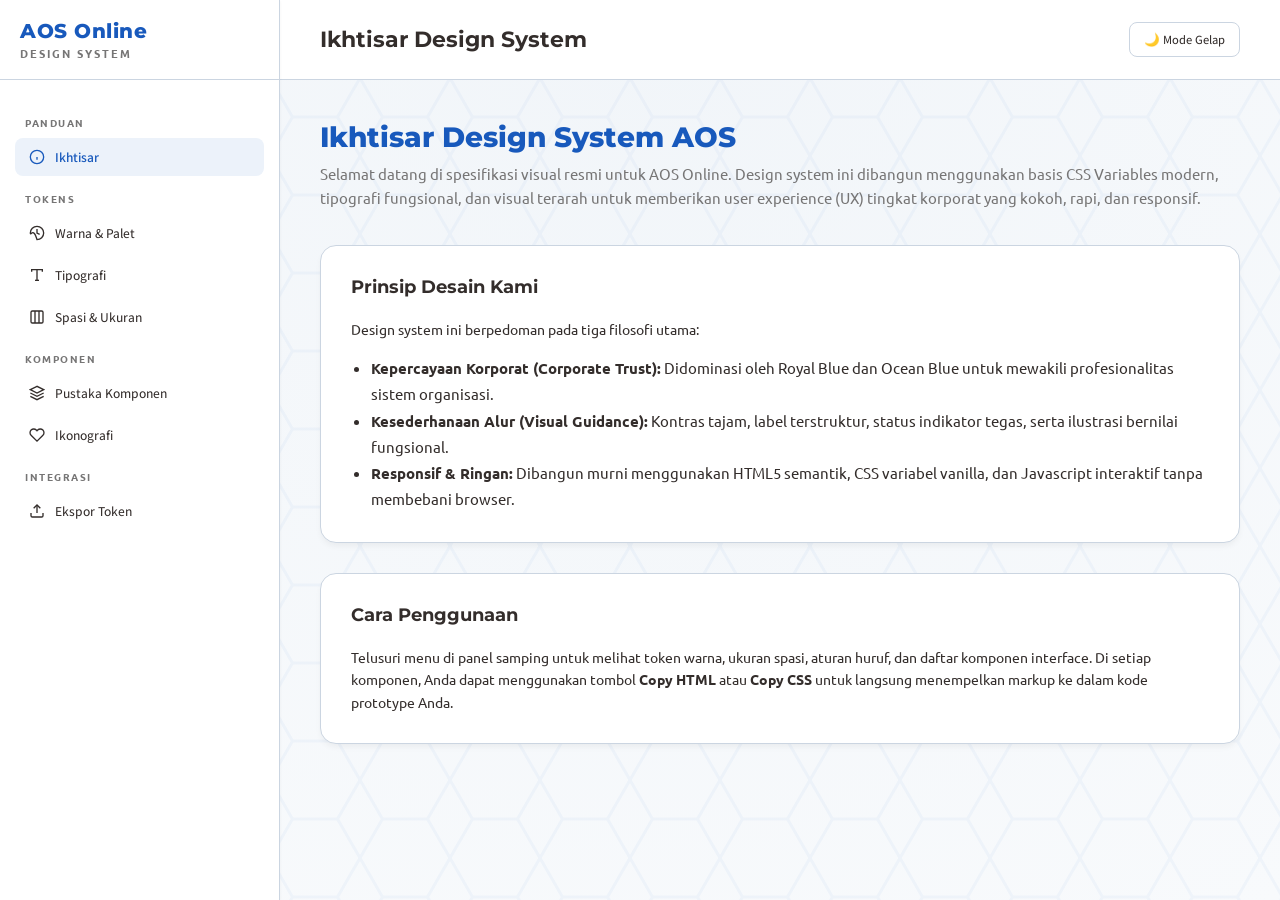
==== design-system.html @ 4efef36c "Initial commit: AOS Online Concept Redesign Mockup" ====
﻿<!DOCTYPE html>
<html lang="id">

<head>
    <meta charset="UTF-8">
    <meta name="viewport" content="width=device-width, initial-scale=1.0">
    <title>AOS Online Design System Showcase</title>

    <!-- Google Fonts -->
    <link rel="preconnect" href="https://fonts.googleapis.com">
    <link rel="preconnect" href="https://fonts.gstatic.com" crossorigin>
    <link
        href="https://fonts.googleapis.com/css2?family=Assistant:wght@300;400;500;600;700;800&family=Montserrat:wght@300;400;500;600;700;800&family=Outfit:wght@300;400;500;600;700;800&family=Poppins:wght@300;400;500;600;700&family=Ubuntu:wght@300;400;500;700&display=swap"
        rel="stylesheet">

    <!-- Main Application Stylesheet -->


    <!-- Design System Documentation Layout Styles -->
    <style>
        /* ==========================================================================
           INJECTED APPLICATION STYLES (styles.css)
           ========================================================================== */
        /* ==========================================================================
   AOS ONLINE CONCEPT REDESIGN - BRIGHT SYSTEM STYLESHEET
   Accords with: AOS Online Brand Guidelines (Royal Blue, Ocean Blue, Baby Blue)
   Aesthetic: Clean, Bright, Light-gray background, White cards, Blue accents
   ========================================================================== */

        :root {
            /* Brand Color Palette (MANDATORY FROM GUIDELINES) */
            --brand-royal: #1859BC;
            --brand-ocean: #2888E6;
            --brand-baby: #82B2FA;

            /* Secondary Colors (FROM GUIDELINES) */
            --brand-black: #332D2B;
            --brand-grey: #767575;

            /* Semantic Colors */
            --success: #22c55e;
            --success-bg: rgba(34, 197, 94, 0.1);
            --blue-progress: #3b82f6;
            --blue-progress-bg: rgba(59, 130, 246, 0.1);
            --muted: #cbd5e1;
            --muted-bg: #f8fafc;

            /* Bright Layout Theme (Light Mode by default) */
            --bg-main: #f8fafc;
            --bg-sidebar: #ffffff;
            --bg-card: #ffffff;
            --border-color: #cbd5e1;
            --text-main: var(--brand-black);
            --text-muted: var(--brand-grey);
            --shadow-sm: 0 1px 3px rgba(0, 0, 0, 0.05);
            --shadow-md: 0 4px 6px -1px rgba(0, 0, 0, 0.05);
            --shadow-lg: 0 10px 15px -3px rgba(0, 0, 0, 0.05);

            /* Supergraphic: Technology & Synergy (Hexagonal grid pattern overlay) */
            /* Custom precise seamless colored hexagonal pattern with 1.2 stroke-width and 0.08 stroke-opacity */
            --hex-pattern: url("data:image/svg+xml,%3Csvg xmlns='http://www.w3.org/2000/svg' width='120' height='156' viewBox='0 0 120 156'%3E%3Cg stroke='%231859bc' stroke-width='1.0' stroke-opacity='0.04' fill='none'%3E%3Cpath d='M7.5,-13 h15 l15,26 l-15,26 h-15 l-15,-26 z M7.5,13 h15 l15,26 l-15,26 h-15 l-15,-26 z M7.5,39 h15 l15,26 l-15,26 h-15 l-15,-26 z M7.5,65 h15 l15,26 l-15,26 h-15 l-15,-26 z M7.5,91 h15 l15,26 l-15,26 h-15 l-15,-26 z M7.5,117 h15 l15,26 l-15,26 h-15 l-15,-26 z M127.5,-13 h15 l15,26 l-15,26 h-15 l-15,-26 z M127.5,13 h15 l15,26 l-15,26 h-15 l-15,-26 z M127.5,39 h15 l15,26 l-15,26 h-15 l-15,-26 z M127.5,65 h15 l15,26 l-15,26 h-15 l-15,-26 z M127.5,91 h15 l15,26 l-15,26 h-15 l-15,-26 z M127.5,117 h15 l15,26 l-15,26 h-15 l-15,-26 z M67.5,-13 h15 l15,26 l-15,26 h-15 l-15,-26 z M67.5,13 h15 l15,26 l-15,26 h-15 l-15,-26 z M67.5,39 h15 l15,26 l-15,26 h-15 l-15,-26 z M67.5,65 h15 l15,26 l-15,26 h-15 l-15,-26 z M67.5,91 h15 l15,26 l-15,26 h-15 l-15,-26 z M67.5,117 h15 l15,26 l-15,26 h-15 l-15,-26 z M37.5,-13 h15 l15,26 l-15,26 h-15 l-15,-26 z M37.5,65 h15 l15,26 l-15,26 h-15 l-15,-26 z M97.5,-13 h15 l15,26 l-15,26 h-15 l-15,-26 z M97.5,65 h15 l15,26 l-15,26 h-15 l-15,-26 z M-22.5,-13 h15 l15,26 l-15,26 h-15 l-15,-26 z M-22.5,65 h15 l15,26 l-15,26 h-15 l-15,-26 z M37.5,39 h15 l15,26 l-15,26 h-15 l-15,-26 z M37.5,117 h15 l15,26 l-15,26 h-15 l-15,-26 z M97.5,39 h15 l15,26 l-15,26 h-15 l-15,-26 z M97.5,117 h15 l15,26 l-15,26 h-15 l-15,-26 z M-22.5,39 h15 l15,26 l-15,26 h-15 l-15,-26 z M-22.5,117 h15 l15,26 l-15,26 h-15 l-15,-26 z M37.5,13 h15 l15,26 l-15,26 h-15 l-15,-26 z M37.5,91 h15 l15,26 l-15,26 h-15 l-15,-26 z M97.5,13 h15 l15,26 l-15,26 h-15 l-15,-26 z M97.5,91 h15 l15,26 l-15,26 h-15 l-15,-26 z M-22.5,13 h15 l15,26 l-15,26 h-15 l-15,-26 z M-22.5,91 h15 l15,26 l-15,26 h-15 l-15,-26 z'/%3E%3C/g%3E%3C/svg%3E");

            /* Brand Gradients (Royal Blue to Baby Blue as per page 8) */
            --brand-gradient: linear-gradient(135deg, var(--brand-royal) 0%, var(--brand-ocean) 50%, var(--brand-baby) 100%);
            --bg-gradient: radial-gradient(circle at 50% 0%, #f1f5f9 0%, #f8fafc 100%);
        }

        /* Dark theme overrides if toggled */
        body.dark-theme {
            --bg-main: #0b0f17;
            --bg-sidebar: #0f1420;
            --bg-card: rgba(22, 29, 47, 0.85);
            --border-color: rgba(255, 255, 255, 0.08);
            --text-main: #f3f4f6;
            --text-muted: #9ca3af;
            --shadow-sm: 0 4px 12px rgba(0, 0, 0, 0.3);
            --shadow-md: 0 12px 30px rgba(0, 0, 0, 0.4);
            --shadow-lg: 0 20px 48px rgba(0, 0, 0, 0.5);
            --hex-pattern: url("data:image/svg+xml,%3Csvg xmlns='http://www.w3.org/2000/svg' width='120' height='156' viewBox='0 0 120 156'%3E%3Cg stroke='%2382b2fa' stroke-width='1.0' stroke-opacity='0.06' fill='none'%3E%3Cpath d='M7.5,-13 h15 l15,26 l-15,26 h-15 l-15,-26 z M7.5,13 h15 l15,26 l-15,26 h-15 l-15,-26 z M7.5,39 h15 l15,26 l-15,26 h-15 l-15,-26 z M7.5,65 h15 l15,26 l-15,26 h-15 l-15,-26 z M7.5,91 h15 l15,26 l-15,26 h-15 l-15,-26 z M7.5,117 h15 l15,26 l-15,26 h-15 l-15,-26 z M127.5,-13 h15 l15,26 l-15,26 h-15 l-15,-26 z M127.5,13 h15 l15,26 l-15,26 h-15 l-15,-26 z M127.5,39 h15 l15,26 l-15,26 h-15 l-15,-26 z M127.5,65 h15 l15,26 l-15,26 h-15 l-15,-26 z M127.5,91 h15 l15,26 l-15,26 h-15 l-15,-26 z M127.5,117 h15 l15,26 l-15,26 h-15 l-15,-26 z M67.5,-13 h15 l15,26 l-15,26 h-15 l-15,-26 z M67.5,13 h15 l15,26 l-15,26 h-15 l-15,-26 z M67.5,39 h15 l15,26 l-15,26 h-15 l-15,-26 z M67.5,65 h15 l15,26 l-15,26 h-15 l-15,-26 z M67.5,91 h15 l15,26 l-15,26 h-15 l-15,-26 z M67.5,117 h15 l15,26 l-15,26 h-15 l-15,-26 z M37.5,-13 h15 l15,26 l-15,26 h-15 l-15,-26 z M37.5,65 h15 l15,26 l-15,26 h-15 l-15,-26 z M97.5,-13 h15 l15,26 l-15,26 h-15 l-15,-26 z M97.5,65 h15 l15,26 l-15,26 h-15 l-15,-26 z M-22.5,-13 h15 l15,26 l-15,26 h-15 l-15,-26 z M-22.5,65 h15 l15,26 l-15,26 h-15 l-15,-26 z M37.5,39 h15 l15,26 l-15,26 h-15 l-15,-26 z M37.5,117 h15 l15,26 l-15,26 h-15 l-15,-26 z M97.5,39 h15 l15,26 l-15,26 h-15 l-15,-26 z M97.5,117 h15 l15,26 l-15,26 h-15 l-15,-26 z M-22.5,39 h15 l15,26 l-15,26 h-15 l-15,-26 z M-22.5,117 h15 l15,26 l-15,26 h-15 l-15,-26 z M37.5,13 h15 l15,26 l-15,26 h-15 l-15,-26 z M37.5,91 h15 l15,26 l-15,26 h-15 l-15,-26 z M97.5,13 h15 l15,26 l-15,26 h-15 l-15,-26 z M97.5,91 h15 l15,26 l-15,26 h-15 l-15,-26 z M-22.5,13 h15 l15,26 l-15,26 h-15 l-15,-26 z M-22.5,91 h15 l15,26 l-15,26 h-15 l-15,-26 z'/%3E%3C/g%3E%3C/svg%3E");
            --muted: rgba(255, 255, 255, 0.12);
            --muted-bg: #121824;
            --bg-gradient: radial-gradient(circle at 50% 0%, #111827 0%, #0b0f17 100%);
        }

        body.dark-theme #sidebar-logo-img {
            filter: brightness(0) invert(1);
        }

        /* Custom Scrollbars globally */
        ::-webkit-scrollbar {
            width: 8px;
            height: 8px;
        }

        ::-webkit-scrollbar-track {
            background: transparent;
        }

        ::-webkit-scrollbar-thumb {
            background: #cbd5e1;
            border-radius: 4px;
        }

        ::-webkit-scrollbar-thumb:hover {
            background: #94a3b8;
        }

        body.dark-theme ::-webkit-scrollbar-thumb {
            background: rgba(255, 255, 255, 0.15);
        }

        body.dark-theme ::-webkit-scrollbar-thumb:hover {
            background: rgba(255, 255, 255, 0.25);
        }

        body.dark-theme ::-webkit-scrollbar-track {
            background: rgba(0, 0, 0, 0.15);
        }

        /* General form controls and inputs in dark mode */
        body.dark-theme .form-control,
        body.dark-theme input:not([type="checkbox"]):not([type="radio"]):not([type="file"]):not(.table-form *),
        body.dark-theme select:not(.table-form *),
        body.dark-theme textarea:not(.table-form *) {
            background-color: #121824;
            border-color: rgba(255, 255, 255, 0.12);
            color: var(--text-main);
        }

        body.dark-theme .form-control:focus {
            background-color: #161d2f;
            border-color: var(--brand-ocean);
        }

        body.dark-theme .checkbox-group {
            background-color: #121824;
        }

        /* Welcome Dashboard Banner in Dark Mode */
        body.dark-theme .dashboard-banner {
            background: linear-gradient(135deg, rgba(24, 89, 188, 0.15) 0%, rgba(40, 136, 230, 0.05) 100%);
            border-color: rgba(40, 136, 230, 0.25);
        }

        body.dark-theme .banner-title {
            color: var(--brand-baby);
        }

        body.dark-theme .banner-desc {
            color: var(--text-main);
        }

        /* Chat component dark mode overrides */
        body.dark-theme .chat-window {
            background-color: #0f1420;
        }

        body.dark-theme .chat-window-header,
        body.dark-theme .chat-messages-feed,
        body.dark-theme .chat-typing-indicator,
        body.dark-theme .chat-users-sidebar {
            background-color: #0c101a;
        }

        body.dark-theme .received-message .message-bubble {
            background-color: #1c2333;
            border-color: rgba(255, 255, 255, 0.08);
            color: var(--text-main);
        }

        body.dark-theme .chat-system-event {
            background: #161d2f;
            border-color: rgba(255, 255, 255, 0.12);
            color: var(--text-muted);
        }

        /* Modals and dialog cards in dark mode */
        body.dark-theme .modal-card {
            background-color: #121824;
            border-color: rgba(255, 255, 255, 0.12);
            color: var(--text-main);
        }

        body.dark-theme .modal-document-list li,
        body.dark-theme .media-list-item {
            background-color: #161d2f;
            border-color: rgba(255, 255, 255, 0.08);
        }

        /* Table headers & cells hover in dark mode */
        body.dark-theme .table-form th {
            background-color: #0c101a;
            color: var(--text-muted);
            border-color: rgba(255, 255, 255, 0.08);
        }

        /* Sidebar and active steps navigation overrides */
        body.dark-theme .workspace-badge {
            background-color: #161d2f;
        }

        body.dark-theme .nav-item {
            color: var(--text-muted);
        }

        body.dark-theme .nav-item:hover {
            background-color: rgba(255, 255, 255, 0.05);
            color: var(--text-main);
        }

        body.dark-theme .nav-item.active,
        body.dark-theme .nav-item.active-step {
            border-left-color: var(--brand-ocean);
            background-color: rgba(40, 136, 230, 0.15);
            color: var(--brand-baby) !important;
        }

        body.dark-theme .step-num {
            background: rgba(255, 255, 255, 0.08);
            color: var(--brand-baby);
        }

        /* Buttons and progress indicators in dark mode */
        body.dark-theme .btn-outline {
            border-color: rgba(255, 255, 255, 0.15);
            color: var(--text-main);
        }

        body.dark-theme .btn-outline:hover,
        body.dark-theme .theme-toggle-btn:hover {
            background-color: rgba(255, 255, 255, 0.08);
        }

        body.dark-theme .progress-bar-container-multi,
        body.dark-theme .progress-bar-container {
            background-color: rgba(255, 255, 255, 0.08);
        }

        body.dark-theme .progress-bar-segment.segment-gray {
            background-color: rgba(255, 255, 255, 0.12);
        }

        /* Timeline & markers in dark mode */
        body.dark-theme .node-circle {
            background-color: #161d2f;
            border-color: rgba(255, 255, 255, 0.15);
            color: var(--text-muted);
        }

        body.dark-theme .step-node.locked .node-circle {
            background-color: #0c101a;
            border-color: rgba(255, 255, 255, 0.08);
            color: rgba(255, 255, 255, 0.3);
        }

        body.dark-theme .impl-marker {
            background-color: #121824;
            border-color: rgba(255, 255, 255, 0.15);
            color: var(--text-muted);
        }

        body.dark-theme .step-indicator-num {
            background-color: #0c101a;
            border-color: rgba(255, 255, 255, 0.12);
            color: var(--text-muted);
        }

        body.dark-theme .activity-row {
            border-bottom-color: rgba(255, 255, 255, 0.08);
        }

        /* Profile details in dark mode */
        body.dark-theme .profile-price-row {
            background-color: #121824;
            border-color: rgba(255, 255, 255, 0.08);
        }

        body.dark-theme .profile-social-badge {
            background-color: #161d2f;
            border-color: rgba(255, 255, 255, 0.12);
            color: var(--text-main);
        }

        /* Dashboard & component icon/button boxes in dark mode */
        body.dark-theme .impl-icon-box {
            background-color: rgba(40, 136, 230, 0.15);
        }

        body.dark-theme .chat-user-item.active-user {
            background-color: rgba(40, 136, 230, 0.15);
            border-left-color: var(--brand-ocean);
        }

        body.dark-theme .btn-video {
            background-color: rgba(40, 136, 230, 0.15);
            border-color: rgba(40, 136, 230, 0.25);
            color: var(--brand-baby);
        }

        body.dark-theme .btn-video:hover {
            background-color: rgba(40, 136, 230, 0.25);
            color: var(--text-main);
        }

        /* Tips side panel and worksheet breadcrumbs in dark mode */
        body.dark-theme .tips-container {
            background-color: #121824;
            border-color: rgba(130, 178, 250, 0.2);
        }

        body.dark-theme .tips-title {
            color: var(--brand-baby);
        }

        body.dark-theme .tips-content {
            color: var(--text-muted);
        }

        body.dark-theme .tips-content strong {
            color: var(--text-main);
        }

        body.dark-theme .ws-current {
            color: var(--brand-baby);
        }

        /* RESET & CORE BASE */
        * {
            margin: 0;
            padding: 0;
            box-sizing: border-box;
        }

        body {
            font-family: 'Poppins', sans-serif;
            color: var(--text-main);
            background-color: var(--bg-main);
            background-image: var(--hex-pattern), var(--bg-gradient);
            background-repeat: repeat, no-repeat;
            background-size: 360px 468px, cover;
            /* Hex pattern applied to body background on top of gradient */
            background-attachment: fixed;
            min-height: 100vh;
            overflow-x: hidden;
            transition: background-color 0.3s ease, color 0.3s ease;
        }

        /* APP FRAME WORKSPACE */
        .app-container {
            display: flex;
            min-height: 100vh;
            width: 100vw;
        }

        /* SIDEBAR - BRIGHT & CLEAN DESIGN */
        .sidebar {
            width: 270px;
            background-color: var(--bg-sidebar);
            border-right: 1px solid var(--border-color);
            display: flex;
            flex-direction: column;
            flex-shrink: 0;
            z-index: 100;
            box-shadow: var(--shadow-sm);
        }

        .sidebar-logo {
            height: 70px;
            padding: 0 20px;
            display: flex;
            align-items: center;
            justify-content: center;
            gap: 12px;
            border-bottom: 1px solid var(--border-color);
            box-sizing: border-box;
        }

        .logo-icon {
            width: 34px;
            height: 34px;
        }

        .logo-text {
            display: flex;
            flex-direction: column;
            line-height: 1.15;
        }

        .logo-main {
            font-family: 'Outfit', sans-serif;
            font-size: 22px;
            font-weight: 800;
            letter-spacing: 0.5px;
            color: #1e3a8a;
            /* Deep corporate dark blue */
        }

        .logo-sub {
            font-size: 10px;
            font-weight: 700;
            letter-spacing: 3.5px;
            color: #3b82f6;
            /* Ocean blue */
        }

        .workspace-badge {
            margin: 16px 20px 8px 20px;
            padding: 10px 14px;
            background-color: #f1f5f9;
            border-radius: 8px;
            display: flex;
            align-items: center;
            gap: 8px;
        }

        .badge-dot {
            width: 8px;
            height: 8px;
            border-radius: 50%;
            background-color: var(--success);
        }

        .badge-dot.pulse {
            box-shadow: 0 0 6px var(--success);
            animation: badgePulse 1.5s infinite alternate;
        }

        .badge-title {
            font-size: 11px;
            font-weight: 600;
            color: #475569;
            white-space: nowrap;
            overflow: hidden;
            text-overflow: ellipsis;
        }

        /* Sidebar navigation */
        .sidebar-nav {
            flex: 1;
            overflow-y: auto;
            padding: 12px 14px;
        }

        .nav-section-title {
            font-size: 10px;
            font-weight: 700;
            text-transform: uppercase;
            letter-spacing: 1.2px;
            color: var(--text-muted);
            margin: 20px 8px 8px 8px;
        }

        .nav-item {
            display: flex;
            align-items: center;
            gap: 12px;
            padding: 10px 14px;
            border-radius: 8px;
            font-size: 13.5px;
            font-weight: 500;
            color: #475569;
            cursor: pointer;
            transition: all 0.2s ease;
            margin-bottom: 2px;
        }

        .nav-item:hover {
            background-color: #f1f5f9;
            color: var(--text-main);
        }

        /* Active sidebar item style - Blue text, light blue background (matches user image) */
        .nav-item.active {
            background-color: #eff6ff;
            color: var(--brand-royal);
            font-weight: 600;
        }

        .nav-icon {
            width: 16px;
            height: 16px;
            color: inherit;
        }

        /* Step Items inside Sidebar */
        .step-item {
            padding: 8px 14px;
            font-size: 12.5px;
        }

        .step-num {
            font-family: 'Outfit', sans-serif;
            font-size: 10.5px;
            font-weight: 700;
            color: var(--brand-royal);
            background: #f1f5f9;
            width: 22px;
            height: 22px;
            border-radius: 4px;
            display: flex;
            align-items: center;
            justify-content: center;
            margin-right: 4px;
        }

        .nav-item.active-step {
            border-left: 2px solid var(--brand-royal);
            background-color: #eff6ff;
            color: var(--brand-royal);
            font-weight: 600;
        }

        .nav-item.locked {
            opacity: 0.5;
        }

        .nav-item.locked:hover {
            cursor: not-allowed;
            background: transparent;
            color: #475569;
        }

        .chat-unread-count {
            background-color: #ef4444;
            color: #ffffff;
            font-size: 10px;
            font-weight: 700;
            padding: 2px 7px;
            border-radius: 10px;
            margin-left: auto;
        }

        /* MAIN CONTENT AREA */
        .main-content {
            flex: 1;
            display: flex;
            flex-direction: column;
            min-width: 0;
        }

        /* HEADER STYLE */
        .main-header {
            height: 70px;
            padding: 0 30px;
            display: flex;
            align-items: center;
            justify-content: space-between;
            border-bottom: 1px solid var(--border-color);
            background-color: var(--bg-sidebar);
        }

        .header-breadcrumb {
            font-family: 'Outfit', sans-serif;
            font-size: 18px;
            font-weight: 600;
            color: var(--text-main);
        }

        .header-actions {
            display: flex;
            align-items: center;
            gap: 20px;
        }

        .theme-toggle-btn {
            background: none;
            border: none;
            cursor: pointer;
            color: var(--text-muted);
            padding: 8px;
            border-radius: 8px;
            display: flex;
            align-items: center;
            justify-content: center;
        }

        .theme-toggle-btn:hover {
            background-color: #f1f5f9;
            color: var(--text-main);
        }

        .theme-toggle-btn svg {
            width: 20px;
            height: 20px;
        }

        .theme-toggle-btn .sun-icon {
            display: block;
        }

        body.dark-theme .theme-toggle-btn .sun-icon {
            display: none;
        }

        body.dark-theme .theme-toggle-btn .moon-icon {
            display: block;
        }

        .theme-toggle-btn .moon-icon {
            display: none;
        }

        .notification-trigger {
            position: relative;
            cursor: pointer;
            color: var(--text-muted);
            padding: 8px;
        }

        .notification-trigger svg {
            width: 20px;
            height: 20px;
        }

        .notif-dot {
            position: absolute;
            top: 6px;
            right: 6px;
            width: 7px;
            height: 7px;
            border-radius: 50%;
            background-color: #ef4444;
            border: 1.5px solid var(--bg-sidebar);
        }

        .user-profile {
            display: flex;
            align-items: center;
            gap: 12px;
            cursor: pointer;
        }

        .user-avatar {
            width: 36px;
            height: 36px;
            border-radius: 50%;
            object-fit: cover;
        }

        .user-info-text {
            display: flex;
            flex-direction: column;
            line-height: 1.25;
        }

        .user-name {
            font-size: 13.5px;
            font-weight: 600;
            color: var(--text-main);
        }

        .user-role {
            font-size: 11px;
            color: var(--text-muted);
        }

        /* VIEWPORT CONTAINER */
        .viewport {
            flex: 1;
            overflow-y: auto;
            padding: 30px;
        }

        .view-panel {
            display: none;
            animation: fadeIn 0.3s ease-out forwards;
        }

        .view-panel.active-panel {
            display: block;
        }

        @keyframes fadeIn {
            from {
                opacity: 0;
                transform: translateY(5px);
            }

            to {
                opacity: 1;
                transform: translateY(0);
            }
        }

        /* ==========================================================================
   DASHBOARD COMPONENTS
   ========================================================================== */

        /* Welcome Banner (matches light blue gradient look) */
        .dashboard-banner {
            background: linear-gradient(135deg, #eff6ff 0%, #dbeafe 100%);
            border: 1px solid #bfdbfe;
            border-radius: 12px;
            padding: 30px;
            display: flex;
            justify-content: space-between;
            align-items: center;
            margin-bottom: 24px;
        }

        .banner-content {
            max-width: 60%;
        }

        .banner-title {
            font-family: 'Outfit', sans-serif;
            font-size: 24px;
            font-weight: 700;
            color: #1e3a8a;
            margin-bottom: 8px;
        }

        .banner-desc {
            font-size: 13.5px;
            line-height: 1.6;
            color: #1e40af;
        }

        .banner-visual {
            width: 35%;
            display: flex;
            justify-content: flex-end;
        }

        .banner-visual svg {
            max-height: 120px;
            width: auto;
        }

        /* Tracker Section Box */
        .tracker-section {
            background-color: var(--bg-card);
            border: 1px solid var(--border-color);
            border-radius: 12px;
            padding: 24px;
            margin-bottom: 24px;
            box-shadow: var(--shadow-sm);
        }

        .section-header {
            display: flex;
            justify-content: space-between;
            align-items: center;
            margin-bottom: 24px;
            border-bottom: 1px solid var(--border-color);
            padding-bottom: 16px;
        }

        .section-title {
            font-family: 'Outfit', sans-serif;
            font-size: 16px;
            font-weight: 600;
            color: var(--text-main);
        }

        /* Legend items style */
        .status-legend {
            display: flex;
            gap: 16px;
        }

        .legend-item {
            font-size: 12px;
            color: var(--text-muted);
            display: flex;
            align-items: center;
            gap: 6px;
        }

        .legend-dot {
            width: 8px;
            height: 8px;
            border-radius: 50%;
            display: inline-block;
        }

        .bg-success {
            background-color: var(--success);
        }

        .bg-blue {
            background-color: var(--brand-ocean);
        }

        .bg-muted {
            background-color: #cbd5e1;
        }

        /* ==========================================================================
   PERANCANGAN AOS 12 LANGKAH HORIZONTAL TIMELINE
   ========================================================================== */

        .horizontal-timeline-container {
            padding: 24px 0 35px 0;
            overflow-x: auto;
            width: 100%;
        }

        .timeline-nodes-wrapper {
            position: relative;
            width: max-content;
            min-width: 100%;
            padding: 0 20px;
        }

        /* Line running through all node circles */
        .timeline-connect-line {
            position: absolute;
            top: 25px;
            left: 20px;
            right: 20px;
            height: 4px;
            background-color: #e2e8f0;
            z-index: 10;
        }

        .timeline-nodes-list {
            display: flex;
            justify-content: space-between;
            gap: 45px;
            position: relative;
            z-index: 20;
        }

        /* Indivual node styling */
        .step-node {
            display: flex;
            flex-direction: column;
            align-items: center;
            text-align: center;
            width: 80px;
            cursor: pointer;
        }

        .node-circle {
            position: relative;
            width: 44px;
            height: 44px;
            border-radius: 50%;
            background-color: #ffffff;
            border: 3px solid #cbd5e1;
            color: #475569;
            font-family: 'Outfit', sans-serif;
            font-size: 14.5px;
            font-weight: 700;
            display: flex;
            align-items: center;
            justify-content: center;
            margin-bottom: 12px;
            transition: all 0.25s ease;
        }

        .badge-check {
            position: absolute;
            bottom: -2px;
            right: -2px;
            width: 16px;
            height: 16px;
            border-radius: 50%;
            background-color: var(--success);
            color: #ffffff;
            font-size: 9px;
            display: flex;
            align-items: center;
            justify-content: center;
            border: 2px solid #ffffff;
            box-shadow: var(--shadow-sm);
        }

        .node-label {
            font-size: 11.5px;
            line-height: 1.4;
            color: var(--text-muted);
            font-weight: 500;
            display: block;
            max-width: 100px;
        }

        .font-bold {
            font-weight: 600 !important;
        }

        /* Active Completed Steps styles (Green border and green text/number) */
        .step-node.completed .node-circle {
            border-color: var(--success);
            color: var(--success);
        }

        .step-node.completed .node-label {
            color: var(--success);
        }

        /* Active In-Progress Steps styles (Blue border and blue text/number) */
        .step-node.in-progress .node-circle {
            border-color: var(--brand-ocean);
            color: var(--brand-ocean);
            animation: activeGlowPulse 1.5s infinite alternate;
        }

        .step-node.in-progress .node-label {
            color: var(--brand-royal);
            font-weight: 700;
        }

        /* Locked Steps */
        .step-node.locked {
            opacity: 0.85;
        }

        .step-node.locked .node-circle {
            border-color: #e2e8f0;
            color: #94a3b8;
            background-color: #f8fafc;
        }

        /* Progress bar section under timeline */
        .progress-bar-section {
            display: flex;
            align-items: center;
            gap: 16px;
            margin-top: 10px;
        }

        .progress-desc-text {
            font-size: 13px;
            color: var(--text-muted);
            font-weight: 500;
            flex-shrink: 0;
        }

        .progress-bar-container-multi {
            flex: 1;
            height: 8px;
            background-color: #f1f5f9;
            border-radius: 10px;
            overflow: hidden;
            display: flex;
        }

        .progress-bar-segment {
            height: 100%;
            transition: width 0.3s ease;
        }

        .progress-bar-segment.segment-green {
            background-color: var(--success);
        }

        .progress-bar-segment.segment-blue {
            background-color: var(--brand-ocean);
        }

        .progress-bar-segment.segment-gray {
            background-color: #e2e8f0;
        }

        .progress-bar-container {
            flex: 1;
            height: 8px;
            background-color: #f1f5f9;
            border-radius: 10px;
            overflow: hidden;
        }

        .progress-bar-fill {
            height: 100%;
            background: var(--brand-gradient);
            border-radius: 10px;
        }

        .progress-pct-text {
            font-size: 13px;
            font-weight: 600;
            color: var(--text-main);
            flex-shrink: 0;
        }

        /* ==========================================================================
   IMPLEMENTASI AOS (33 HARI) WIDGET
   ========================================================================== */

        .implementation-container {
            display: flex;
            flex-direction: column;
            gap: 20px;
        }

        .impl-info-row {
            display: flex;
            align-items: center;
            gap: 14px;
        }

        .impl-icon-box {
            width: 42px;
            height: 42px;
            border-radius: 8px;
            background-color: #eff6ff;
            color: var(--brand-ocean);
            display: flex;
            align-items: center;
            justify-content: center;
        }

        .impl-icon-box svg {
            width: 20px;
            height: 20px;
        }

        .impl-meta-text {
            display: flex;
            flex-direction: column;
            line-height: 1.35;
        }

        .impl-title {
            font-size: 14.5px;
            font-weight: 600;
            color: var(--text-main);
        }

        .impl-desc {
            font-size: 12px;
            color: var(--text-muted);
        }

        /* Progress Timeline Slider Line */
        .impl-timeline-bar-wrapper {
            padding: 16px 12px 24px 12px;
        }

        .impl-timeline-line {
            height: 6px;
            background-color: #e2e8f0;
            border-radius: 10px;
            position: relative;
        }

        .impl-timeline-fill {
            height: 100%;
            background-color: var(--brand-ocean);
            border-radius: 10px;
            position: absolute;
            top: 0;
            left: 0;
        }

        .impl-marker {
            width: 26px;
            height: 26px;
            border-radius: 50%;
            background-color: #ffffff;
            border: 2px solid #cbd5e1;
            color: #475569;
            font-family: 'Outfit', sans-serif;
            font-size: 11px;
            font-weight: 700;
            position: absolute;
            top: -10px;
            transform: translateX(-50%);
            display: flex;
            align-items: center;
            justify-content: center;
            cursor: pointer;
            transition: all 0.2s ease;
        }

        .impl-marker.active-marker {
            background-color: var(--brand-ocean);
            border-color: var(--brand-ocean);
            color: #ffffff;
            box-shadow: 0 0 0 4px rgba(40, 136, 230, 0.2);
        }

        /* ==========================================================================
   AKTIVITAS TERBARU SIMPLE LIST
   ========================================================================== */

        .view-all-link {
            font-size: 13px;
            font-weight: 600;
            color: var(--brand-ocean);
            text-decoration: none;
        }

        .view-all-link:hover {
            color: var(--brand-royal);
            text-decoration: underline;
        }

        .activity-list-simple {
            list-style: none;
            display: flex;
            flex-direction: column;
            gap: 16px;
        }

        .activity-row {
            display: flex;
            align-items: center;
            gap: 16px;
            font-size: 13.5px;
            border-bottom: 1px solid #f1f5f9;
            padding-bottom: 14px;
        }

        .activity-row:last-child {
            border-bottom: none;
            padding-bottom: 0;
        }

        .activity-row .activity-icon {
            width: 32px;
            height: 32px;
            border-radius: 50%;
            display: flex;
            align-items: center;
            justify-content: center;
            flex-shrink: 0;
            color: #ffffff;
        }

        .activity-row .activity-icon svg {
            width: 14px;
            height: 14px;
        }

        .activity-row .activity-desc {
            flex: 1;
            color: var(--text-main);
        }

        .activity-row .activity-desc strong {
            color: #1e293b;
            font-weight: 600;
        }

        .activity-row .activity-timestamp {
            font-size: 12.5px;
            color: var(--text-muted);
        }

        .bg-orange {
            background-color: #f97316;
        }

        .bg-purple {
            background-color: #8b5cf6;
        }

        /* ==========================================================================
   DATA PERUSAHAAN REDESIGN TABS
   ========================================================================== */

        .split-view-container {
            display: flex;
            gap: 30px;
            align-items: stretch;
        }

        .form-container-card {
            width: 55%;
            background-color: var(--bg-card);
            border: 1px solid var(--border-color);
            border-radius: 12px;
            padding: 30px;
            box-shadow: var(--shadow-sm);
        }

        .form-wizard-header {
            margin-bottom: 24px;
            border-bottom: 1px solid var(--border-color);
            padding-bottom: 20px;
        }

        .form-wizard-title {
            font-family: 'Outfit', sans-serif;
            font-size: 18px;
            font-weight: 600;
        }

        .form-wizard-subtitle {
            font-size: 12.5px;
            color: var(--text-muted);
            line-height: 1.5;
            margin-bottom: 20px;
        }

        .wizard-steps-indicator {
            display: flex;
            align-items: center;
            gap: 10px;
        }

        .wizard-step {
            display: flex;
            align-items: center;
            gap: 8px;
            opacity: 0.5;
        }

        .wizard-step.active-step-indicator {
            opacity: 1;
        }

        .step-indicator-num {
            width: 24px;
            height: 24px;
            border-radius: 50%;
            background-color: #f1f5f9;
            border: 1px solid #cbd5e1;
            color: #64748b;
            font-size: 11px;
            font-weight: 700;
            display: flex;
            align-items: center;
            justify-content: center;
        }

        .wizard-step.active-step-indicator .step-indicator-num {
            background-color: var(--brand-royal);
            border-color: var(--brand-royal);
            color: #ffffff;
        }

        .step-indicator-label {
            font-size: 12px;
            font-weight: 600;
            color: var(--text-main);
        }

        .wizard-indicator-line {
            flex: 1;
            height: 2px;
            background-color: var(--border-color);
            max-width: 40px;
        }

        .wizard-form-page {
            display: none;
        }

        .wizard-form-page.active-form-page {
            display: block;
        }

        .form-group {
            margin-bottom: 18px;
        }

        .form-grid-2 {
            display: grid;
            grid-template-columns: 1fr 1fr;
            gap: 20px;
        }

        label {
            display: block;
            font-size: 12.5px;
            font-weight: 600;
            margin-bottom: 6px;
            color: var(--text-main);
        }

        .form-control {
            width: 100%;
            padding: 10px 14px;
            background-color: #ffffff;
            border: 1px solid #cbd5e1;
            border-radius: 6px;
            color: var(--text-main);
            font-size: 13px;
            transition: all 0.2s ease;
        }

        .form-control:focus {
            outline: none;
            border-color: var(--brand-ocean);
            box-shadow: 0 0 0 3px rgba(40, 136, 230, 0.15);
        }

        .checkbox-group {
            display: flex;
            flex-direction: column;
            gap: 10px;
            padding: 12px;
            background: #f8fafc;
            border-radius: 6px;
            border: 1px solid var(--border-color);
        }

        .checkbox-label {
            display: flex;
            align-items: center;
            gap: 8px;
            cursor: pointer;
            font-size: 12.5px;
            font-weight: 500;
        }

        .checkbox-label input {
            width: 15px;
            height: 15px;
        }

        .form-actions-wizard {
            display: flex;
            justify-content: space-between;
            margin-top: 24px;
            padding-top: 18px;
            border-top: 1px solid var(--border-color);
        }

        .btn {
            padding: 8px 18px;
            border-radius: 6px;
            font-family: 'Outfit', sans-serif;
            font-size: 13px;
            font-weight: 600;
            cursor: pointer;
            transition: all 0.2s ease;
            display: inline-flex;
            align-items: center;
            gap: 8px;
        }

        .btn-primary {
            background-color: var(--brand-royal);
            color: #ffffff;
            border: none;
        }

        .btn-primary:hover {
            background-color: #11408f;
        }

        .btn-outline {
            background: transparent;
            border: 1px solid #cbd5e1;
            color: #475569;
        }

        .btn-outline:hover {
            background-color: #f1f5f9;
        }

        .btn-success {
            background-color: var(--success);
            color: #ffffff;
            border: none;
        }

        .btn-success:hover {
            background-color: #16a34a;
        }

        /* V2 Live Preview Card */
        .live-card-preview-area {
            width: 45%;
            display: flex;
            flex-direction: column;
            align-items: center;
        }

        .preview-header-label {
            font-family: 'Outfit', sans-serif;
            font-size: 11px;
            font-weight: 700;
            text-transform: uppercase;
            letter-spacing: 1.5px;
            color: var(--brand-royal);
            margin-bottom: 20px;
            align-self: flex-start;
        }

        .live-card {
            width: 100%;
            background: linear-gradient(135deg, var(--brand-royal) 0%, var(--brand-ocean) 50%, var(--brand-baby) 100%);
            border: 1px solid rgba(255, 255, 255, 0.25);
            border-radius: 16px;
            padding: 24px;
            color: #ffffff;
            position: relative;
            overflow: hidden;
            height: auto;
            min-height: 560px;
            display: flex;
            flex-direction: column;
            box-shadow: 0 10px 25px rgba(24, 89, 188, 0.15);
        }

        .live-card-hex-overlay {
            position: absolute;
            top: 0;
            left: 0;
            right: 0;
            bottom: 0;
            background-image: var(--hex-pattern);
            opacity: 0.22;
            /* Hexagonal pattern is clearly visible and elegant */
            pointer-events: none;
        }

        .live-card-body {
            position: relative;
            z-index: 10;
            height: 100%;
            display: flex;
            flex-direction: column;
            justify-content: space-between;
            flex-grow: 1;
        }

        .live-card-header {
            display: flex;
            justify-content: space-between;
            align-items: flex-start;
            border-bottom: 1px solid rgba(255, 255, 255, 0.15);
            padding-bottom: 12px;
        }

        .live-card-brand {
            display: flex;
            align-items: center;
            gap: 10px;
        }

        .live-card-logo-dot {
            width: 32px;
            height: 32px;
            border-radius: 6px;
            background: #ffffff;
            color: var(--brand-royal);
            display: flex;
            align-items: center;
            justify-content: center;
            font-family: 'Outfit', sans-serif;
            font-weight: 800;
            font-size: 11px;
        }

        .live-card-brand h3 {
            font-family: 'Outfit', sans-serif;
            font-size: 14.5px;
            font-weight: 700;
            line-height: 1.2;
            text-transform: uppercase;
        }

        .live-card-industry-tag {
            font-size: 9px;
            color: #ffffff;
            opacity: 0.95;
            background-color: rgba(255, 255, 255, 0.15);
            padding: 1px 6px;
            border-radius: 10px;
            font-weight: 600;
        }

        .live-card-category-tag {
            font-size: 9px;
            color: #ffffff;
            opacity: 0.95;
            background-color: rgba(255, 255, 255, 0.25);
            padding: 1px 6px;
            border-radius: 10px;
            font-weight: 600;
        }

        .live-card-entity-tag {
            font-family: 'Outfit', sans-serif;
            font-size: 9px;
            font-weight: 700;
            padding: 2px 5px;
            background-color: rgba(255, 255, 255, 0.2);
            border-radius: 4px;
        }

        /* Scroll Container for data inside card */
        .live-card-scroll-container {
            flex-grow: 1;
            max-height: 400px;
            overflow-y: auto;
            margin: 12px 0;
            padding-right: 6px;
        }

        /* Custom Scrollbar for live card */
        .live-card-scroll-container::-webkit-scrollbar {
            width: 4px;
        }

        .live-card-scroll-container::-webkit-scrollbar-track {
            background: rgba(255, 255, 255, 0.05);
            border-radius: 4px;
        }

        .live-card-scroll-container::-webkit-scrollbar-thumb {
            background: rgba(255, 255, 255, 0.2);
            border-radius: 4px;
        }

        .live-card-scroll-container::-webkit-scrollbar-thumb:hover {
            background: rgba(255, 255, 255, 0.35);
        }

        /* Glassmorphic blocks inside card */
        .card-section-block {
            background: rgba(255, 255, 255, 0.08);
            border: 1px solid rgba(255, 255, 255, 0.12);
            border-radius: 10px;
            padding: 12px;
            margin-bottom: 12px;
            backdrop-filter: blur(5px);
        }

        .column-title {
            font-size: 9px;
            text-transform: uppercase;
            font-weight: 700;
            color: #ffffff;
            opacity: 0.85;
            border-bottom: 1px solid rgba(255, 255, 255, 0.15);
            padding-bottom: 4px;
            margin-bottom: 8px;
            letter-spacing: 0.5px;
        }

        .card-info-grid {
            display: grid;
            grid-template-columns: 1fr 1fr;
            gap: 8px 12px;
        }

        .detail-row {
            display: flex;
            font-size: 11px;
            line-height: 1.35;
            align-items: flex-start;
        }

        .detail-label {
            color: rgba(255, 255, 255, 0.68);
            width: 60px;
            flex-shrink: 0;
            font-weight: 500;
        }

        .detail-value {
            font-weight: 600;
            white-space: nowrap;
            overflow: hidden;
            text-overflow: ellipsis;
            color: #ffffff;
        }

        .card-issues-list li {
            font-size: 11px;
            margin-bottom: 4px;
            color: #f1f5f9;
        }

        .social-badge {
            display: inline-flex;
            align-items: center;
            background: rgba(255, 255, 255, 0.15);
            border: 1px solid rgba(255, 255, 255, 0.12);
            padding: 2px 8px;
            border-radius: 12px;
            font-size: 9px;
            font-weight: 600;
            color: #ffffff;
        }

        .price-row-preview {
            display: flex;
            justify-content: space-between;
            font-size: 10.5px;
            border-bottom: 1px dashed rgba(255, 255, 255, 0.1);
            padding-bottom: 2px;
        }

        .price-row-preview:last-child {
            border-bottom: none;
        }

        .live-card-footer {
            display: flex;
            justify-content: space-between;
            align-items: center;
            border-top: 1px solid rgba(255, 255, 255, 0.15);
            padding-top: 10px;
            font-size: 9px;
            color: rgba(255, 255, 255, 0.6);
        }

        .live-card-status {
            display: flex;
            align-items: center;
            gap: 4px;
            color: #4ade80;
            font-weight: 600;
        }

        .status-indicator-light {
            width: 5px;
            height: 5px;
            border-radius: 50%;
            background-color: #4ade80;
        }

        .status-indicator-light.pulse-green {
            box-shadow: 0 0 6px #4ade80;
            animation: successPulse 1.2s infinite alternate;
        }

        .card-uuid {
            font-family: monospace;
        }

        /* ==========================================================================
   DISKUSI (CHAT COMPONENT)
   ========================================================================== */

        .chat-workspace-container {
            display: flex;
            height: 70vh;
            background-color: var(--bg-card);
            border: 1px solid var(--border-color);
            border-radius: 12px;
            overflow: hidden;
            box-shadow: var(--shadow-sm);
        }

        .chat-users-sidebar {
            width: 260px;
            border-right: 1px solid var(--border-color);
            background-color: #f8fafc;
            display: flex;
            flex-direction: column;
        }

        .chat-sidebar-title {
            padding: 16px 20px;
            font-family: 'Outfit', sans-serif;
            font-size: 14px;
            font-weight: 600;
            border-bottom: 1px solid var(--border-color);
        }

        .chat-search {
            padding: 10px 16px;
            border-bottom: 1px solid var(--border-color);
        }

        .chat-user-list {
            list-style: none;
        }

        .chat-user-item {
            display: flex;
            align-items: center;
            gap: 10px;
            padding: 12px 16px;
            cursor: pointer;
            border-bottom: 1px solid var(--border-color);
        }

        .chat-user-item.active-user {
            background-color: #eff6ff;
            border-left: 3px solid var(--brand-royal);
        }

        .chat-user-avatar {
            width: 32px;
            height: 32px;
            border-radius: 50%;
            object-fit: cover;
        }

        .chat-user-meta {
            display: flex;
            flex-direction: column;
            min-width: 0;
        }

        .chat-user-name {
            font-size: 12.5px;
            font-weight: 600;
        }

        .chat-user-role {
            font-size: 10px;
            color: var(--brand-royal);
        }

        .chat-last-msg {
            font-size: 11px;
            color: var(--text-muted);
            white-space: nowrap;
            overflow: hidden;
            text-overflow: ellipsis;
            margin-top: 2px;
        }

        .chat-window {
            flex: 1;
            display: flex;
            flex-direction: column;
            background-color: #ffffff;
        }

        .chat-window-header {
            padding: 14px 20px;
            border-bottom: 1px solid var(--border-color);
            background-color: #f8fafc;
        }

        .active-chat-name {
            font-family: 'Outfit', sans-serif;
            font-size: 14px;
            font-weight: 600;
        }

        .active-chat-status {
            font-size: 11px;
            color: var(--success);
        }

        .chat-messages-feed {
            flex: 1;
            overflow-y: auto;
            padding: 20px;
            display: flex;
            flex-direction: column;
            gap: 14px;
            background-color: #f8fafc;
        }

        .chat-message {
            max-width: 70%;
            display: flex;
            flex-direction: column;
        }

        .chat-message.received-message {
            align-self: flex-start;
        }

        .chat-message.sent-message {
            align-self: flex-end;
        }

        .message-meta {
            display: flex;
            gap: 8px;
            font-size: 9.5px;
            color: var(--text-muted);
            margin-bottom: 2px;
        }

        .chat-message.sent-message .message-meta {
            justify-content: flex-end;
        }

        .message-bubble {
            padding: 10px 14px;
            border-radius: 10px;
            font-size: 12.5px;
            line-height: 1.5;
        }

        .received-message .message-bubble {
            background-color: #ffffff;
            border: 1px solid var(--border-color);
            border-top-left-radius: 0;
        }

        .sent-message .message-bubble {
            background-color: var(--brand-royal);
            color: #ffffff;
            border-top-right-radius: 0;
        }

        .chat-system-event {
            align-self: center;
            font-size: 11px;
            color: var(--text-muted);
            background: #f1f5f9;
            border: 1px dashed #cbd5e1;
            padding: 4px 12px;
            border-radius: 20px;
            margin: 8px 0;
        }

        .chat-typing-indicator {
            padding: 8px 20px;
            display: flex;
            align-items: center;
            gap: 4px;
            background-color: #f8fafc;
        }

        .typing-dot {
            width: 5px;
            height: 5px;
            background-color: var(--text-muted);
            border-radius: 50%;
            animation: typing 1s infinite alternate;
        }

        .typing-dot:nth-child(2) {
            animation-delay: 0.2s;
        }

        .typing-dot:nth-child(3) {
            animation-delay: 0.4s;
        }

        .typing-label {
            font-size: 11px;
            color: var(--text-muted);
            margin-left: 6px;
        }

        .chat-input-area {
            padding: 16px;
            border-top: 1px solid var(--border-color);
        }

        #chat-input-form {
            display: flex;
            gap: 10px;
        }

        /* ==========================================================================
   PORTAL MODALS & DIALOGS
   ========================================================================== */

        .modal-backdrop {
            position: fixed;
            top: 0;
            left: 0;
            right: 0;
            bottom: 0;
            background: rgba(15, 23, 42, 0.4);
            backdrop-filter: blur(8px);
            z-index: 200;
            display: none;
            align-items: center;
            justify-content: center;
        }

        .modal-card {
            background-color: #ffffff;
            border: 1px solid var(--border-color);
            border-radius: 12px;
            width: 100%;
            max-width: 500px;
            box-shadow: var(--shadow-lg);
            display: flex;
            flex-direction: column;
            animation: slideDown 0.3s ease-out forwards;
        }

        @keyframes slideDown {
            from {
                opacity: 0;
                transform: translateY(-15px);
            }

            to {
                opacity: 1;
                transform: translateY(0);
            }
        }

        .modal-header {
            padding: 16px 20px;
            border-bottom: 1px solid var(--border-color);
            display: flex;
            justify-content: space-between;
            align-items: center;
        }

        .modal-title {
            font-family: 'Outfit', sans-serif;
            font-size: 15px;
            font-weight: 700;
        }

        .modal-close-btn {
            background: none;
            border: none;
            cursor: pointer;
            font-size: 20px;
            color: var(--text-muted);
        }

        .modal-body {
            padding: 20px;
            max-height: 50vh;
            overflow-y: auto;
        }

        .modal-footer {
            padding: 14px 20px;
            border-top: 1px solid var(--border-color);
            display: flex;
            justify-content: flex-end;
            gap: 10px;
        }

        .step-detail-status-bar {
            display: flex;
            gap: 8px;
            font-size: 13px;
            margin-bottom: 16px;
        }

        .modal-info-section {
            margin-bottom: 16px;
        }

        .modal-info-section h4 {
            font-size: 12.5px;
            color: var(--brand-royal);
            margin-bottom: 6px;
            text-transform: uppercase;
        }

        .modal-info-section p {
            font-size: 13px;
            line-height: 1.5;
            color: var(--text-muted);
        }

        .modal-document-list li {
            font-size: 12.5px;
            padding: 6px 10px;
            background-color: #f8fafc;
            border: 1px solid var(--border-color);
            border-radius: 4px;
            margin-bottom: 6px;
        }

        .bullet-list {
            margin-left: 20px;
        }

        .bullet-list li {
            font-size: 13px;
            color: var(--text-muted);
            margin-bottom: 6px;
        }

        /* ==========================================================================
   ANIMATIONS
   ========================================================================== */

        @keyframes activeGlowPulse {
            from {
                box-shadow: 0 0 2px var(--brand-ocean);
            }

            to {
                box-shadow: 0 0 10px var(--brand-ocean);
            }
        }

        @keyframes successPulse {
            from {
                box-shadow: 0 0 2px #4ade80;
            }

            to {
                box-shadow: 0 0 10px #4ade80;
            }
        }

        @keyframes badgePulse {
            from {
                opacity: 0.6;
            }

            to {
                opacity: 1;
            }
        }

        @keyframes typing {
            from {
                transform: translateY(0);
                opacity: 0.3;
            }

            to {
                transform: translateY(-3px);
                opacity: 1;
            }
        }

        /* ==========================================================================
   RESPONSIVE DESIGN
   ========================================================================== */

        @media (max-width: 1400px) {
            .split-view-container {
                flex-direction: column;
            }

            .form-container-card {
                width: 100%;
            }

            .live-card-preview-area {
                width: 100%;
            }

            .live-card {
                max-width: 500px;
            }
        }

        @media (max-width: 768px) {
            .app-container {
                flex-direction: column;
            }

            .sidebar {
                width: 100%;
            }

            .dashboard-banner {
                flex-direction: column;
                align-items: flex-start;
            }

            .banner-content {
                max-width: 100%;
            }

            .banner-visual {
                display: none;
            }
        }

        /* ==========================================================================
   WORKSHEET SPLIT-SCREEN LAYOUT & ELEMENTS
   ========================================================================== */

        .worksheet-container {
            display: flex;
            flex-direction: column;
            gap: 20px;
            height: 100%;
        }

        .worksheet-header {
            position: sticky;
            top: -30px;
            margin-top: -30px;
            padding-top: 30px;
            padding-bottom: 15px;
            background-color: var(--bg-main);
            border-bottom: 1px solid var(--border-color);
            z-index: 50;
            display: flex;
            justify-content: space-between;
            align-items: center;
        }

        .worksheet-breadcrumb {
            font-family: 'Outfit', sans-serif;
            font-size: 15px;
            font-weight: 500;
        }

        .ws-parent {
            color: var(--text-muted);
        }

        .ws-current {
            color: var(--brand-royal);
            font-weight: 700;
        }

        .worksheet-layout {
            display: flex;
            gap: 24px;
            align-items: flex-start;
        }

        .form-side {
            flex: 1;
            min-width: 0;
            /* Prevent flex blowout */
            display: flex;
            flex-direction: column;
            gap: 20px;
        }

        .tips-side {
            width: 320px;
            flex-shrink: 0;
            position: sticky;
            top: 20px;
        }

        .tips-container {
            background-color: rgba(130, 178, 250, 0.08);
            border: 1px solid rgba(130, 178, 250, 0.35);
            border-radius: 12px;
            padding: 20px;
            box-shadow: var(--shadow-sm);
        }

        .tips-title {
            font-family: 'Outfit', sans-serif;
            font-size: 14px;
            font-weight: 700;
            color: var(--brand-royal);
            margin-bottom: 12px;
            display: flex;
            align-items: center;
            gap: 6px;
        }

        .tips-content {
            font-size: 12px;
            line-height: 1.6;
            color: #475569;
        }

        .tips-content p {
            margin-bottom: 10px;
        }

        .tips-content ul,
        .tips-content ol {
            margin-left: 16px;
            margin-bottom: 10px;
        }

        .tips-content li {
            margin-bottom: 4px;
        }

        .tips-video-wrapper {
            margin-top: 20px;
            border-top: 1px solid rgba(130, 178, 250, 0.2);
            padding-top: 16px;
        }

        .btn-video {
            width: 100%;
            background-color: #eff6ff;
            border: 1px solid #bfdbfe;
            color: var(--brand-royal);
            display: flex;
            justify-content: center;
            align-items: center;
            gap: 8px;
            padding: 10px;
            border-radius: 8px;
            font-size: 12px;
        }

        .btn-video:hover {
            background-color: #dbeafe;
            color: #1d4ed8;
        }

        .play-icon {
            width: 14px;
            height: 14px;
        }

        /* ==========================================================================
   DYNAMIC FORM COMPONENTS & TABLES
   ========================================================================== */

        .form-card {
            background-color: var(--bg-card);
            border: 1px solid var(--border-color);
            border-radius: 12px;
            padding: 24px;
            box-shadow: var(--shadow-sm);
            margin-bottom: 20px;
        }

        .form-card-title {
            font-family: 'Outfit', sans-serif;
            font-size: 15px;
            font-weight: 700;
            color: var(--brand-royal);
            margin-bottom: 16px;
            display: flex;
            justify-content: space-between;
            align-items: center;
        }

        .table-form {
            width: 100%;
            border-collapse: collapse;
            margin-top: 10px;
        }

        .table-form th {
            background-color: #f8fafc;
            border: 1px solid var(--border-color);
            padding: 10px 12px;
            font-size: 12px;
            font-weight: 600;
            color: #475569;
            text-transform: uppercase;
            letter-spacing: 0.5px;
            text-align: left;
        }

        .table-form td {
            border: 1px solid var(--border-color);
            padding: 10px 12px;
            vertical-align: middle;
            font-size: 13px;
            color: var(--text-main);
        }

        .table-form td strong {
            font-size: 13px;
            font-weight: 600;
        }

        .btn-add-row {
            font-size: 11px;
            padding: 6px 12px;
            color: var(--brand-royal);
            border-color: rgba(24, 89, 188, 0.4);
            background-color: transparent;
        }

        .btn-add-row:hover {
            background-color: #f0f7ff;
            border-color: var(--brand-royal);
        }

        .btn-delete-row {
            color: #ef4444;
            border: none;
            background: transparent;
            padding: 6px;
            cursor: pointer;
            border-radius: 4px;
            display: inline-flex;
            align-items: center;
            justify-content: center;
        }

        .btn-delete-row:hover {
            background-color: #fef2f2;
        }

        /* ==========================================================================
   PROFILE VIEW STYLING (AUTO GENERATED)
   ========================================================================== */

        .profile-dashboard-container {
            display: flex;
            flex-direction: column;
            gap: 24px;
        }

        .profile-header-card {
            background: var(--brand-gradient);
            border-radius: 12px;
            padding: 24px;
            color: #ffffff;
            box-shadow: var(--shadow-md);
            position: relative;
            overflow: hidden;
        }

        .profile-header-card::after {
            content: '';
            position: absolute;
            top: 0;
            left: 0;
            right: 0;
            bottom: 0;
            background-image: var(--hex-pattern);
            opacity: 0.15;
        }

        .profile-brand-banner {
            display: flex;
            align-items: center;
            gap: 20px;
            position: relative;
            z-index: 10;
        }

        .profile-brand-logo {
            width: 60px;
            height: 60px;
            background-color: #ffffff;
            color: var(--brand-royal);
            border-radius: 12px;
            display: flex;
            align-items: center;
            justify-content: center;
            font-family: 'Outfit', sans-serif;
            font-weight: 800;
            font-size: 20px;
            box-shadow: var(--shadow-md);
        }

        .profile-brand-meta h2 {
            font-family: 'Outfit', sans-serif;
            font-size: 22px;
            font-weight: 800;
            letter-spacing: 0.5px;
            text-transform: uppercase;
        }

        .badge-legal {
            font-size: 12px;
            background-color: rgba(255, 255, 255, 0.15);
            padding: 2px 8px;
            border-radius: 4px;
            font-weight: 600;
            margin-right: 6px;
        }

        .badge-industry {
            font-size: 12px;
            background-color: rgba(255, 255, 255, 0.25);
            padding: 2px 8px;
            border-radius: 10px;
            font-weight: 600;
        }

        .profile-grid {
            display: grid;
            grid-template-columns: 1fr 1fr;
            gap: 24px;
        }

        .profile-section-card {
            background-color: var(--bg-card);
            border: 1px solid var(--border-color);
            border-radius: 12px;
            padding: 24px;
            box-shadow: var(--shadow-sm);
        }

        .section-card-title {
            font-family: 'Outfit', sans-serif;
            font-size: 15px;
            font-weight: 700;
            color: var(--brand-royal);
            padding-bottom: 10px;
            border-bottom: 1.5px solid var(--border-color);
            margin-bottom: 16px;
        }

        .profile-info-list {
            display: flex;
            flex-direction: column;
            gap: 12px;
        }

        .info-item {
            display: flex;
            justify-content: space-between;
            align-items: center;
            font-size: 13px;
            border-bottom: 1px solid #f1f5f9;
            padding-bottom: 8px;
        }

        .info-item:last-child {
            border-bottom: none;
            padding-bottom: 0;
        }

        .info-label {
            color: var(--text-muted);
            font-weight: 500;
        }

        .info-value {
            color: var(--text-main);
            font-weight: 600;
        }

        .price-list-preview {
            display: flex;
            flex-direction: column;
            gap: 6px;
            width: 100%;
            margin-top: 4px;
        }

        .profile-price-row {
            display: flex;
            justify-content: space-between;
            font-size: 12.5px;
            background: #f8fafc;
            padding: 8px 12px;
            border-radius: 6px;
            border: 1px solid var(--border-color);
        }

        .social-badges-container {
            display: flex;
            flex-wrap: wrap;
            gap: 8px;
            margin-top: 4px;
        }

        .profile-social-badge {
            background-color: #f1f5f9;
            border: 1px solid #e2e8f0;
            color: #475569;
            padding: 4px 10px;
            border-radius: 12px;
            font-size: 11px;
            font-weight: 600;
        }

        .profile-issues-list {
            display: flex;
            flex-direction: column;
            gap: 10px;
        }

        .profile-issue-card {
            background-color: #fffbeb;
            border: 1px solid #fef3c7;
            border-left: 4px solid #f59e0b;
            border-radius: 6px;
            padding: 12px;
            font-size: 12.5px;
            color: #92400e;
            font-weight: 500;
        }

        /* ==========================================================================
   AOS CHECKLIST VIEW STYLING
   ========================================================================== */

        .checklist-main-title {
            font-family: 'Outfit', sans-serif;
            font-size: 20px;
            font-weight: 800;
            color: var(--brand-royal);
            margin-bottom: 6px;
        }

        .checklist-subtitle {
            font-size: 13.5px;
            color: var(--text-muted);
            line-height: 1.6;
            margin-bottom: 24px;
        }

        .checklist-grid {
            display: flex;
            gap: 24px;
            align-items: flex-start;
        }

        .checklist-items-list {
            flex: 2;
            display: flex;
            flex-direction: column;
            gap: 12px;
        }

        .checklist-item-card {
            background-color: var(--bg-card);
            border: 1px solid var(--border-color);
            border-radius: 10px;
            padding: 16px 20px;
            display: flex;
            justify-content: space-between;
            align-items: center;
            box-shadow: var(--shadow-sm);
            transition: all 0.2s ease;
        }

        .checklist-item-card:hover {
            transform: translateX(4px);
            border-color: var(--brand-baby);
        }

        .checklist-item-meta {
            display: flex;
            align-items: center;
            gap: 16px;
        }

        .checklist-step-number {
            font-family: 'Outfit', sans-serif;
            font-size: 12px;
            font-weight: 800;
            color: var(--brand-royal);
            background-color: #f0f7ff;
            width: 28px;
            height: 28px;
            border-radius: 50%;
            display: flex;
            align-items: center;
            justify-content: center;
        }

        .checklist-step-title {
            font-size: 13.5px;
            font-weight: 600;
            color: var(--text-main);
        }

        .checklist-status-badge {
            font-size: 11px;
            font-weight: 600;
            padding: 3px 8px;
            border-radius: 12px;
        }

        .checklist-status-badge.status-completed {
            background-color: #dcfce7;
            color: #15803d;
        }

        .checklist-status-badge.status-pending {
            background-color: #fef3c7;
            color: #b45309;
        }

        .checklist-action-board {
            flex: 1;
        }

        .action-board-card {
            background-color: var(--bg-card);
            border: 1px solid var(--border-color);
            border-radius: 12px;
            padding: 24px;
            box-shadow: var(--shadow-md);
            position: sticky;
            top: 20px;
        }

        .board-card-title {
            font-family: 'Outfit', sans-serif;
            font-size: 15px;
            font-weight: 700;
            color: var(--brand-royal);
            margin-bottom: 16px;
            border-bottom: 1.5px solid var(--border-color);
            padding-bottom: 8px;
        }

        .board-action-list {
            list-style: none;
            display: flex;
            flex-direction: column;
            gap: 12px;
        }

        .board-action-list li {
            display: flex;
            align-items: flex-start;
            gap: 10px;
            font-size: 12.5px;
            color: var(--text-main);
            line-height: 1.4;
        }

        .board-action-list input[type="checkbox"] {
            margin-top: 3px;
            cursor: pointer;
        }

        .board-action-list label {
            font-weight: 500;
            cursor: pointer;
            margin-bottom: 0;
        }

        /* ==========================================================================
   POPUP CELEBRATION MODAL
   ========================================================================== */

        .celebration-modal {
            text-align: center;
            padding: 30px 20px;
        }

        .celebration-icon {
            font-size: 50px;
            margin-bottom: 15px;
            animation: bounce 1s infinite alternate;
        }

        .celebration-title {
            font-family: 'Outfit', sans-serif;
            font-size: 20px;
            font-weight: 800;
            color: var(--brand-royal);
            margin-bottom: 10px;
        }

        .celebration-desc {
            font-size: 13px;
            line-height: 1.6;
            color: var(--text-muted);
            margin-bottom: 24px;
        }

        @keyframes bounce {
            from {
                transform: translateY(0);
            }

            to {
                transform: translateY(-10px);
            }
        }

        /* ==========================================================================
   ORGANIZATION STRUCTURE VISUAL CHART
   ========================================================================= */

        .org-chart-preview-container {
            width: 100%;
            margin-top: 30px;
            padding: 20px;
            border-top: 1px dashed var(--border-color);
        }

        .org-chart-tree {
            display: flex;
            justify-content: center;
            overflow-x: auto;
            padding: 20px;
            background: var(--bg-main);
            border-radius: 8px;
            border: 1px solid var(--border-color);
        }

        .org-chart-tree ul {
            padding-top: 20px;
            position: relative;
            transition: all 0.5s;
            display: flex;
            justify-content: center;
            gap: 20px;
        }

        .org-chart-tree li {
            text-align: center;
            list-style-type: none;
            position: relative;
            padding: 20px 5px 0 5px;
            transition: all 0.5s;
        }

        /* Connectors */
        .org-chart-tree li::before,
        .org-chart-tree li::after {
            content: '';
            position: absolute;
            top: 0;
            right: 50%;
            border-top: 2px solid var(--border-color);
            width: 50%;
            height: 20px;
        }

        .org-chart-tree li::after {
            right: auto;
            left: 50%;
            border-left: 2px solid var(--border-color);
        }

        /* Connect single child nodes without horizontal connectors */
        .org-chart-tree li:only-child::after,
        .org-chart-tree li:only-child::before {
            display: none;
        }

        .org-chart-tree li:only-child {
            padding-top: 0;
        }

        .org-chart-tree li:first-child::before,
        .org-chart-tree li:last-child::after {
            border: 0 none;
        }

        .org-chart-tree li:last-child::before {
            border-right: 2px solid var(--border-color);
            border-radius: 0 5px 0 0;
        }

        .org-chart-tree li:first-child::after {
            border-radius: 5px 0 0 0;
        }

        /* Downward connector from parent */
        .org-chart-tree ul ul::before {
            content: '';
            position: absolute;
            top: 0;
            left: 50%;
            border-left: 2px solid var(--border-color);
            width: 0;
            height: 20px;
        }

        /* Visual Card design */
        .org-chart-node-card {
            border: 1.5px solid var(--brand-baby);
            padding: 12px 16px;
            border-radius: 10px;
            background: var(--bg-card);
            box-shadow: var(--shadow-md);
            display: inline-block;
            min-width: 160px;
            max-width: 200px;
            position: relative;
            transition: transform 0.2s, box-shadow 0.2s;
            cursor: default;
        }

        .org-chart-node-card:hover {
            transform: translateY(-2px);
            box-shadow: var(--shadow-lg);
            border-color: var(--brand-ocean);
        }

        .org-chart-node-card .node-name {
            font-family: 'Outfit', sans-serif;
            font-weight: 700;
            color: var(--brand-royal);
            font-size: 13px;
            line-height: 1.3;
        }

        .org-chart-node-card .node-lvl {
            font-size: 10px;
            color: var(--text-muted);
            font-weight: 600;
            text-transform: uppercase;
            letter-spacing: 0.5px;
            margin-top: 4px;
        }

        .org-chart-node-card .node-div {
            font-size: 9px;
            padding: 2px 8px;
            border-radius: 4px;
            background: var(--brand-baby);
            color: var(--brand-royal);
            display: inline-block;
            margin-top: 8px;
            font-weight: 700;
            text-transform: uppercase;
        }

        /* ==========================================================================
   AOS CHECKLIST ACCORDION & TABLE PREMIUM STYLES
   ========================================================================== */

        .checklist-section-card {
            background-color: var(--bg-card);
            border: 1px solid var(--border-color);
            border-radius: 12px;
            overflow: hidden;
            box-shadow: var(--shadow-sm);
            transition: border-color 0.2s ease, box-shadow 0.2s ease;
        }

        .checklist-section-card:hover {
            border-color: var(--brand-baby);
        }

        .checklist-section-header {
            width: 100%;
            display: flex;
            align-items: center;
            justify-content: space-between;
            padding: 16px 24px;
            background: none;
            border: none;
            cursor: pointer;
            text-align: left;
            color: var(--text-main);
            transition: background-color 0.2s ease;
        }

        .checklist-section-header:hover {
            background-color: var(--muted-bg);
        }

        .checklist-section-title-area {
            display: flex;
            align-items: center;
            gap: 12px;
        }

        .checklist-section-chevron {
            transition: transform 0.2s ease;
            color: var(--text-muted);
        }

        .checklist-section-card.expanded .checklist-section-chevron {
            transform: rotate(180deg);
        }

        .checklist-section-name {
            font-family: 'Outfit', sans-serif;
            font-weight: 700;
            font-size: 15px;
            color: var(--text-main);
        }

        .checklist-section-desc {
            font-size: 12px;
            color: var(--text-muted);
            margin-top: 2px;
        }

        .checklist-section-progress-area {
            display: flex;
            align-items: center;
            gap: 12px;
        }

        .checklist-section-pct {
            font-size: 12px;
            color: var(--text-muted);
            font-weight: 600;
        }

        .checklist-section-bar-bg {
            width: 80px;
            background: var(--border-color);
            height: 6px;
            border-radius: 3px;
            overflow: hidden;
        }

        .checklist-section-bar-fill {
            height: 100%;
            background: var(--brand-royal);
            transition: width 0.3s ease;
        }

        .checklist-section-content {
            display: none;
            border-top: 1px solid var(--border-color);
            padding: 0;
            background-color: var(--bg-card);
        }

        .checklist-section-card.expanded .checklist-section-content {
            display: block;
        }

        /* Checklist Table */
        .checklist-table-wrapper {
            overflow-x: auto;
            width: 100%;
        }

        .checklist-table {
            width: 100%;
            border-collapse: collapse;
            text-align: left;
            font-size: 13px;
        }

        .checklist-table th {
            background-color: var(--muted-bg);
            padding: 12px 16px;
            font-weight: 600;
            color: var(--text-muted);
            font-size: 11px;
            text-transform: uppercase;
            letter-spacing: 0.5px;
            border-bottom: 1px solid var(--border-color);
        }

        .checklist-table td {
            padding: 12px 16px;
            border-bottom: 1px solid var(--border-color);
            vertical-align: middle;
            color: var(--text-main);
        }

        .checklist-table tr:last-child td {
            border-bottom: none;
        }

        .checklist-table tr.row-completed {
            background-color: rgba(34, 197, 94, 0.04);
        }

        .checklist-status-select {
            width: 100%;
            padding: 6px 8px;
            border-radius: 6px;
            border: 1px solid transparent;
            background-color: transparent;
            color: var(--text-main);
            font-size: 12.5px;
            font-weight: 500;
            outline: none;
            cursor: pointer;
            transition: background-color 0.2s ease, border-color 0.2s ease;
        }

        .checklist-status-select:hover {
            background-color: rgba(0, 0, 0, 0.04);
        }

        body.dark-theme .checklist-status-select:hover {
            background-color: rgba(255, 255, 255, 0.05);
        }

        .checklist-status-select:focus {
            background-color: var(--bg-card);
            border-color: var(--brand-ocean);
            box-shadow: 0 0 0 2px rgba(40, 136, 230, 0.15);
        }

        .checklist-notes-input {
            width: 100%;
            padding: 6px 8px;
            border-radius: 6px;
            border: 1px solid transparent;
            background-color: transparent;
            color: var(--text-main);
            font-size: 12.5px;
            outline: none;
            transition: background-color 0.2s ease, border-color 0.2s ease;
        }

        .checklist-notes-input:hover {
            background-color: rgba(0, 0, 0, 0.04);
        }

        body.dark-theme .checklist-notes-input:hover {
            background-color: rgba(255, 255, 255, 0.05);
        }

        .checklist-notes-input:focus {
            background-color: var(--bg-card);
            border-color: var(--brand-ocean);
            box-shadow: 0 0 0 2px rgba(40, 136, 230, 0.15);
        }

        .checklist-media-btn {
            display: inline-flex;
            align-items: center;
            justify-content: center;
            gap: 6px;
            padding: 6px 12px;
            border-radius: 6px;
            border: 1px solid var(--border-color);
            background-color: var(--muted-bg);
            color: var(--text-main);
            cursor: pointer;
            font-size: 12px;
            font-weight: 500;
            transition: background-color 0.2s ease, border-color 0.2s ease;
        }

        .checklist-media-btn:hover {
            background-color: var(--border-color);
        }

        .checklist-media-badge {
            background-color: var(--brand-royal);
            color: #ffffff;
            border-radius: 10px;
            padding: 1px 6px;
            font-size: 9.5px;
            font-weight: 700;
        }

        /* Modal Tabs and Lists */
        .modal-tabs {
            display: flex;
            border-bottom: 1px solid var(--border-color);
            margin-bottom: 15px;
            gap: 15px;
        }

        .modal-tab-btn {
            background: none;
            border: none;
            border-bottom: 2px solid transparent;
            padding: 8px 12px;
            font-weight: 500;
            color: var(--text-muted);
            cursor: pointer;
            font-size: 12.5px;
        }

        .modal-tab-btn.active {
            border-bottom-color: var(--brand-royal);
            color: var(--brand-royal);
            font-weight: 600;
        }

        .media-list-item {
            display: flex;
            justify-content: space-between;
            align-items: center;
            background: #f8fafc;
            border: 1px solid var(--border-color);
            border-radius: 6px;
            padding: 8px 12px;
            font-size: 12.5px;
        }

        .media-list-item-info {
            display: flex;
            align-items: center;
            gap: 8px;
            overflow: hidden;
            text-overflow: ellipsis;
            white-space: nowrap;
        }

        .media-list-item-actions {
            display: flex;
            align-items: center;
            gap: 8px;
        }

        .media-list-item-btn {
            background: none;
            border: none;
            cursor: pointer;
            padding: 4px;
            display: flex;
            align-items: center;
            justify-content: center;
        }

        .media-list-item-btn.btn-download {
            color: var(--brand-ocean);
        }

        .media-list-item-btn.btn-delete {
            color: #ef4444;
        }

        /* ==========================================================================
   NOTION-STYLE TRANSPARENT INPUTS FOR WORKSHEET TABLES (STEPS 6-14)
   ========================================================================== */
        .table-form td .form-control,
        .table-form td input:not([type="checkbox"]):not([type="radio"]):not([type="file"]),
        .table-form td select,
        .table-form td textarea {
            background-color: transparent !important;
            border: 1px solid transparent !important;
            box-shadow: none !important;
            padding: 6px 8px !important;
            border-radius: 4px !important;
            color: var(--text-main) !important;
            transition: background-color 0.2s ease, border-color 0.2s ease, box-shadow 0.2s ease !important;
        }

        .table-form td .form-control:hover,
        .table-form td input:not([type="checkbox"]):not([type="radio"]):not([type="file"]):hover,
        .table-form td select:hover,
        .table-form td textarea:hover {
            background-color: rgba(0, 0, 0, 0.04) !important;
        }

        body.dark-theme .table-form td .form-control:hover,
        body.dark-theme .table-form td input:not([type="checkbox"]):not([type="radio"]):not([type="file"]):hover,
        body.dark-theme .table-form td select:hover,
        body.dark-theme .table-form td textarea:hover {
            background-color: rgba(255, 255, 255, 0.05) !important;
        }

        .table-form td .form-control:focus,
        .table-form td input:not([type="checkbox"]):not([type="radio"]):not([type="file"]):focus,
        .table-form td select:focus,
        .table-form td textarea:focus {
            background-color: var(--bg-card) !important;
            border-color: var(--brand-ocean) !important;
            box-shadow: 0 0 0 2px rgba(40, 136, 230, 0.15) !important;
            outline: none !important;
        }

        /* ==========================================================================
   COLLAPSIBLE TIPS SIDEBAR LAYOUT
   ========================================================================== */
        .worksheet-layout {
            transition: gap 0.3s ease;
        }

        .worksheet-layout.tips-collapsed {
            gap: 0 !important;
        }

        .worksheet-layout.tips-collapsed .tips-side {
            display: none !important;
        }

        /* ==========================================================================
           DESIGN SYSTEM DOCUMENTATION LAYOUT STYLES
           ========================================================================== */
        :root {
            /* Spacing Scales (only used in documentation grid) */
            --space-xs: 4px;
            --space-sm: 8px;
            --space-md: 12px;
            --space-lg: 16px;
            --space-xl: 24px;
            --space-2xl: 32px;
            --space-3xl: 48px;
            --space-4xl: 64px;

            /* Custom Doc-specific values */
            --accent-glow: rgba(24, 89, 188, 0.08);
            --shadow-premium: 0 20px 25px -5px rgba(0, 0, 0, 0.06), 0 10px 10px -5px rgba(0, 0, 0, 0.02);
            --border-radius-sm: 6px;
            --border-radius-md: 10px;
            --border-radius-lg: 16px;
            --border-radius-full: 9999px;
        }

        /* Sidebar Design Documentation Navigation */
        .doc-sidebar {
            width: 280px;
            background-color: var(--bg-sidebar);
            border-right: 1px solid var(--border-color);
            display: flex;
            flex-direction: column;
            position: fixed;
            top: 0;
            bottom: 0;
            left: 0;
            z-index: 100;
            box-shadow: var(--shadow-sm);
            transition: background-color 0.3s, border-color 0.3s;
        }

        .doc-sidebar-header {
            height: 80px;
            padding: 20px;
            display: flex;
            align-items: center;
            gap: 12px;
            border-bottom: 1px solid var(--border-color);
        }

        .doc-logo-main {
            font-family: 'Outfit', sans-serif;
            font-size: 20px;
            font-weight: 800;
            color: var(--brand-royal);
            letter-spacing: 0.5px;
        }

        body.dark-theme .doc-logo-main {
            color: var(--brand-baby);
        }

        .doc-logo-sub {
            font-size: 11px;
            font-weight: 600;
            color: var(--text-muted);
            text-transform: uppercase;
            letter-spacing: 2px;
            margin-top: 2px;
        }

        .doc-sidebar-nav {
            flex: 1;
            overflow-y: auto;
            padding: 20px 15px;
        }

        .doc-nav-title {
            font-size: 10px;
            font-weight: 700;
            text-transform: uppercase;
            letter-spacing: 1.5px;
            color: var(--text-muted);
            margin: 15px 10px 8px 10px;
        }

        .doc-nav-item {
            display: flex;
            align-items: center;
            gap: 10px;
            padding: 10px 14px;
            border-radius: 8px;
            font-size: 13.5px;
            font-weight: 500;
            color: var(--text-main);
            text-decoration: none;
            margin-bottom: 4px;
            transition: all 0.2s ease;
            cursor: pointer;
        }

        .doc-nav-item:hover,
        .doc-nav-item.active {
            background-color: var(--accent-glow);
            color: var(--brand-royal);
            font-weight: 600;
        }

        body.dark-theme .doc-nav-item:hover,
        body.dark-theme .doc-nav-item.active {
            background-color: rgba(40, 136, 230, 0.15);
            color: var(--brand-baby);
        }

        .doc-nav-icon {
            width: 16px;
            height: 16px;
            stroke-width: 2px;
        }

        /* Main Content Documentation Windows */
        .doc-main-wrapper {
            margin-left: 280px;
            flex: 1;
            min-width: 0;
            display: flex;
            flex-direction: column;
            min-height: 100vh;
        }

        .doc-header {
            height: 80px;
            padding: 0 40px;
            background-color: var(--bg-sidebar);
            border-bottom: 1px solid var(--border-color);
            display: flex;
            align-items: center;
            justify-content: space-between;
            position: sticky;
            top: 0;
            z-index: 90;
            transition: background-color 0.3s, border-color 0.3s;
        }

        .doc-header-title h1 {
            font-family: 'Outfit', sans-serif;
            font-size: 22px;
            font-weight: 700;
        }

        .doc-header-controls {
            display: flex;
            align-items: center;
            gap: 15px;
        }

        .doc-btn-toggle {
            background: none;
            border: 1px solid var(--border-color);
            padding: 8px 14px;
            border-radius: 8px;
            font-family: 'Poppins', sans-serif;
            font-size: 12.5px;
            font-weight: 500;
            color: var(--text-main);
            cursor: pointer;
            display: flex;
            align-items: center;
            gap: 6px;
            transition: all 0.2s ease;
        }

        .doc-btn-toggle:hover {
            background-color: var(--border-color);
        }

        /* View Panels */
        .doc-content-container {
            padding: 40px;
            max-width: 1200px;
            width: 100%;
            margin: 0 auto;
            flex: 1;
        }

        .doc-section-panel {
            display: none;
            animation: docSlideUp 0.3s ease forwards;
        }

        .doc-section-panel.active {
            display: block;
        }

        @keyframes docSlideUp {
            from {
                opacity: 0;
                transform: translateY(15px);
            }

            to {
                opacity: 1;
                transform: translateY(0);
            }
        }

        .doc-section-intro {
            margin-bottom: 35px;
        }

        .doc-section-intro h2 {
            font-family: 'Outfit', sans-serif;
            font-size: 28px;
            font-weight: 800;
            margin-bottom: 8px;
            color: var(--brand-royal);
        }

        body.dark-theme .doc-section-intro h2 {
            color: var(--brand-baby);
        }

        .doc-section-intro p {
            font-size: 15px;
            line-height: 1.6;
            color: var(--text-muted);
        }

        /* Base Card Styling */
        .doc-card {
            background-color: var(--bg-card);
            border: 1px solid var(--border-color);
            border-radius: var(--border-radius-lg);
            padding: 30px;
            box-shadow: var(--shadow-md);
            margin-bottom: 30px;
            transition: background 0.3s, border 0.3s, box-shadow 0.3s;
        }

        .doc-card-title {
            font-family: 'Outfit', sans-serif;
            font-size: 18px;
            font-weight: 700;
            margin-bottom: 20px;
            display: flex;
            align-items: center;
            justify-content: space-between;
            color: var(--text-main);
        }

        /* Color swatch catalog styling */
        .color-grid {
            display: grid;
            grid-template-columns: repeat(auto-fill, minmax(220px, 1fr));
            gap: 20px;
        }

        .doc-color-swatch {
            border: 1px solid var(--border-color);
            border-radius: var(--border-radius-md);
            overflow: hidden;
            background: var(--bg-card);
            box-shadow: var(--shadow-sm);
            transition: transform 0.2s, background-color 0.3s;
            cursor: pointer;
        }

        .doc-color-swatch:hover {
            transform: translateY(-4px);
        }

        .color-block {
            height: 120px;
            position: relative;
        }

        .color-meta {
            padding: 15px;
        }

        .color-name {
            font-family: 'Outfit', sans-serif;
            font-weight: 700;
            font-size: 15px;
            margin-bottom: 4px;
        }

        .color-hex {
            font-family: monospace;
            font-size: 12.5px;
            color: var(--text-muted);
            display: flex;
            align-items: center;
            justify-content: space-between;
        }

        .color-contrast {
            margin-top: 10px;
            padding-top: 8px;
            border-top: 1px solid var(--border-color);
            display: flex;
            align-items: center;
            justify-content: space-between;
            font-size: 11px;
            font-weight: 600;
        }

        .contrast-badge {
            padding: 2px 6px;
            border-radius: 4px;
            font-size: 9px;
            font-weight: 800;
        }

        .contrast-pass {
            background-color: rgba(34, 197, 94, 0.15);
            color: #16a34a;
        }

        /* Typography display block */
        .typo-specimen {
            display: flex;
            flex-direction: column;
            gap: 20px;
        }

        .typo-row {
            display: flex;
            align-items: baseline;
            padding-bottom: 20px;
            border-bottom: 1px solid var(--border-color);
        }

        .typo-label {
            width: 150px;
            flex-shrink: 0;
            font-family: monospace;
            font-size: 12px;
            color: var(--text-muted);
        }

        .typo-sample {
            flex: 1;
        }

        .typo-details {
            font-size: 11px;
            color: var(--text-muted);
            margin-top: 6px;
        }

        /* Spacing display blocks */
        .space-row {
            display: flex;
            align-items: center;
            margin-bottom: 15px;
        }

        .space-label {
            width: 120px;
            font-family: monospace;
            font-size: 13px;
        }

        .space-bar-container {
            flex: 1;
            display: flex;
            align-items: center;
            gap: 15px;
        }

        .space-bar {
            height: 20px;
            background-color: var(--brand-royal);
            border-radius: 4px;
            min-width: 4px;
        }

        .space-value {
            font-size: 12.5px;
            color: var(--text-muted);
        }

        /* Showroom Container split with drawer */
        .component-section {
            margin-bottom: 40px;
        }

        .component-meta-header {
            margin-bottom: 15px;
        }

        .component-meta-title {
            font-family: 'Outfit', sans-serif;
            font-size: 16px;
            font-weight: 700;
            color: var(--text-main);
        }

        .component-meta-desc {
            font-size: 12.5px;
            color: var(--text-muted);
            margin-top: 4px;
        }

        .showroom-box {
            border: 1px solid var(--border-color);
            border-radius: var(--border-radius-md);
            background-color: var(--bg-card);
            padding: 25px;
            margin-bottom: 15px;
            display: flex;
            flex-wrap: wrap;
            gap: 15px;
            align-items: center;
            justify-content: flex-start;
            position: relative;
        }

        .showroom-controls {
            display: flex;
            align-items: center;
            gap: 10px;
            margin-bottom: 15px;
            background: rgba(0, 0, 0, 0.02);
            padding: 8px 12px;
            border-radius: 8px;
            font-size: 12px;
        }

        body.dark-theme .showroom-controls {
            background: rgba(255, 255, 255, 0.04);
        }

        .showroom-controls span {
            font-weight: 600;
            color: var(--text-muted);
        }

        /* Source code drawer */
        .code-drawer {
            border: 1px solid var(--border-color);
            border-radius: var(--border-radius-md);
            background-color: #0f172a;
            overflow: hidden;
            display: flex;
            flex-direction: column;
            margin-bottom: 25px;
        }

        .code-header {
            background-color: #1e293b;
            padding: 10px 15px;
            display: flex;
            align-items: center;
            justify-content: space-between;
            border-bottom: 1px solid rgba(255, 255, 255, 0.05);
        }

        .code-title {
            font-size: 11px;
            color: #94a3b8;
            font-family: monospace;
            font-weight: bold;
        }

        .btn-copy {
            background: rgba(255, 255, 255, 0.08);
            border: none;
            padding: 4px 10px;
            border-radius: 4px;
            color: #e2e8f0;
            font-size: 11px;
            font-family: inherit;
            cursor: pointer;
            display: flex;
            align-items: center;
            gap: 4px;
            transition: background 0.2s;
        }

        .btn-copy:hover {
            background: rgba(255, 255, 255, 0.15);
        }

        .code-content {
            padding: 15px;
            margin: 0;
            overflow-x: auto;
            max-height: 240px;
        }

        .code-content code {
            font-family: 'Consolas', 'Fira Code', monospace;
            font-size: 12px;
            color: #38bdf8;
            line-height: 1.5;
            white-space: pre;
        }

        /* Toast notification */
        .toast {
            position: fixed;
            bottom: 30px;
            right: 30px;
            background-color: #1e293b;
            color: #ffffff;
            padding: 12px 24px;
            border-radius: 8px;
            font-size: 13.5px;
            font-weight: 500;
            box-shadow: 0 10px 15px -3px rgba(0, 0, 0, 0.2);
            z-index: 200;
            transform: translateY(100px);
            opacity: 0;
            transition: all 0.3s cubic-bezier(0.16, 1, 0.3, 1);
            display: flex;
            align-items: center;
            gap: 8px;
        }

        body.dark-theme .toast {
            background-color: #0f172a;
            border: 1px solid rgba(255, 255, 255, 0.1);
        }

        .toast.show {
            transform: translateY(0);
            opacity: 1;
        }

        .toast-icon {
            color: #22c55e;
            width: 16px;
            height: 16px;
        }

        /* Export block for JSON */
        .export-pre {
            background: #0f172a;
            border-radius: var(--border-radius-md);
            padding: 20px;
            color: #e2e8f0;
            overflow-x: auto;
            max-height: 400px;
            font-family: monospace;
            font-size: 12.5px;
            line-height: 1.5;
        }

        /* Loading spinner (Custom helper not in styles.css) */
        .spinner {
            width: 14px;
            height: 14px;
            border: 2px solid rgba(255, 255, 255, 0.3);
            border-radius: 50%;
            border-top-color: #ffffff;
            animation: spin 0.8s linear infinite;
            display: inline-block;
        }

        @keyframes spin {
            to {
                transform: rotate(360deg);
            }
        }

        /* Alignment helpers for Component Grid items */
        .showroom-box .form-group {
            margin-bottom: 0;
        }

        .showroom-box .timeline-nodes-list {
            margin: 0;
        }

        .showroom-box .checklist-item-card {
            width: 100%;
        }

        .showroom-box .checklist-section-card {
            width: 100%;
        }

        /* Icons grid showcase styling */
        .icons-grid {
            display: grid;
            grid-template-columns: repeat(5, 1fr);
            gap: 16px;
        }

        .icon-box {
            border: 1px solid var(--border-color);
            border-radius: var(--border-radius-md);
            padding: 20px;
            text-align: center;
            background-color: var(--bg-card);
            box-shadow: var(--shadow-sm);
            transition: transform 0.2s, box-shadow 0.2s, border-color 0.2s;
            cursor: pointer;
            display: flex;
            flex-direction: column;
            align-items: center;
            gap: 10px;
        }

        .icon-box:hover {
            transform: translateY(-3px);
            box-shadow: var(--shadow-md);
            border-color: var(--brand-ocean);
        }

        .icon-box svg {
            width: 28px;
            height: 28px;
            color: var(--brand-royal);
            stroke-width: 2px;
            transition: color 0.2s;
        }

        body.dark-theme .icon-box svg {
            color: var(--brand-baby);
        }

        .icon-box span {
            font-family: 'Poppins', sans-serif;
            font-size: 12.5px;
            font-weight: 500;
            color: var(--text-main);
        }

        @media (max-width: 992px) {
            .icons-grid {
                grid-template-columns: repeat(3, 1fr);
            }
        }

        @media (max-width: 576px) {
            .icons-grid {
                grid-template-columns: repeat(2, 1fr);
            }
        }

        /* ==========================================================================
   BRAND TYPOGRAPHY ALIGNMENT (Montserrat, Assistant, Ubuntu)
   ========================================================================== */
        body,
        p,
        li,
        td,
        th,
        .tips-content,
        .banner-desc,
        .node-desc,
        .checklist-step-title {
            font-family: 'Ubuntu', 'Poppins', sans-serif !important;
        }

        h1,
        h2,
        h3,
        h4,
        h5,
        h6,
        .logo-main,
        .doc-logo-main,
        .banner-title,
        .node-circle,
        .doc-header-title h1,
        .doc-section-intro h2,
        .doc-card-title,
        .component-meta-title,
        .form-card-title,
        .tips-title,
        .modal-title,
        .node-name,
        .checklist-step-number,
        .checklist-section-name {
            font-family: 'Montserrat', 'Outfit', sans-serif !important;
        }

        button,
        input,
        select,
        textarea,
        .btn,
        .form-control,
        .nav-item,
        .doc-nav-item,
        .wizard-step,
        .step-indicator-label,
        .badge,
        .doc-btn-toggle,
        .checklist-status-badge,
        .node-lvl,
        .node-div {
            font-family: 'Assistant', sans-serif !important;
        }
    </style>
</head>

<body class="light-theme">

    <!-- SIDEBAR DOCUMENTATION NAV -->
    <aside class="doc-sidebar">
        <div class="doc-sidebar-header">
            <div>
                <span class="doc-logo-main">AOS Online</span>
                <div class="doc-logo-sub">Design System</div>
            </div>
        </div>

        <nav class="doc-sidebar-nav">
            <div class="doc-nav-title">Panduan</div>
            <a class="doc-nav-item active" data-target="overview">
                <svg class="doc-nav-icon" viewBox="0 0 24 24" fill="none" stroke="currentColor" stroke-width="2">
                    <circle cx="12" cy="12" r="10"></circle>
                    <line x1="12" y1="16" x2="12" y2="12"></line>
                    <line x1="12" y1="8" x2="12.01" y2="8"></line>
                </svg>
                <span>Ikhtisar</span>
            </a>

            <div class="doc-nav-title">Tokens</div>
            <a class="doc-nav-item" data-target="colors">
                <svg class="doc-nav-icon" viewBox="0 0 24 24" fill="none" stroke="currentColor" stroke-width="2">
                    <path
                        d="M12 22C17.5228 22 22 17.5228 22 12C22 6.47715 17.5228 2 12 2C6.47715 2 2 6.47715 2 12C2 17.5228 6.47715 2 12 22Z">
                    </path>
                    <path d="M12 6V12L16 14"></path>
                </svg>
                <span>Warna & Palet</span>
            </a>
            <a class="doc-nav-item" data-target="typography">
                <svg class="doc-nav-icon" viewBox="0 0 24 24" fill="none" stroke="currentColor" stroke-width="2">
                    <polyline points="4 7 4 4 20 4 20 7"></polyline>
                    <line x1="9" y1="20" x2="15" y2="20"></line>
                    <line x1="12" y1="4" x2="12" y2="20"></line>
                </svg>
                <span>Tipografi</span>
            </a>
            <a class="doc-nav-item" data-target="spacing">
                <svg class="doc-nav-icon" viewBox="0 0 24 24" fill="none" stroke="currentColor" stroke-width="2">
                    <rect x="3" y="3" width="18" height="18" rx="2" ry="2"></rect>
                    <line x1="9" y1="3" x2="9" y2="21"></line>
                    <line x1="15" y1="3" x2="15" y2="21"></line>
                </svg>
                <span>Spasi & Ukuran</span>
            </a>

            <div class="doc-nav-title">Komponen</div>
            <a class="doc-nav-item" data-target="components">
                <svg class="doc-nav-icon" viewBox="0 0 24 24" fill="none" stroke="currentColor" stroke-width="2">
                    <polygon points="12 2 2 7 12 12 22 7 12 2"></polygon>
                    <polyline points="2 17 12 22 22 17"></polyline>
                    <polyline points="2 12 12 17 22 12"></polyline>
                </svg>
                <span>Pustaka Komponen</span>
            </a>
            <a class="doc-nav-item" data-target="icons">
                <svg class="doc-nav-icon" viewBox="0 0 24 24" fill="none" stroke="currentColor" stroke-width="2">
                    <path
                        d="M20.84 4.61a5.5 5.5 0 0 0-7.78 0L12 5.67l-1.06-1.06a5.5 5.5 0 0 0-7.78 7.78l1.06 1.06L12 21.23l7.78-7.78 1.06-1.06a5.5 5.5 0 0 0 0-7.78z">
                    </path>
                </svg>
                <span>Ikonografi</span>
            </a>

            <div class="doc-nav-title">Integrasi</div>
            <a class="doc-nav-item" data-target="export">
                <svg class="doc-nav-icon" viewBox="0 0 24 24" fill="none" stroke="currentColor" stroke-width="2">
                    <path d="M21 15v4a2 2 0 0 1-2 2H5a2 2 0 0 1-2-2v-4"></path>
                    <polyline points="17 8 12 3 7 8"></polyline>
                    <line x1="12" y1="3" x2="12" y2="15"></line>
                </svg>
                <span>Ekspor Token</span>
            </a>
        </nav>
    </aside>

    <!-- MAIN WRAPPER -->
    <div class="doc-main-wrapper">
        <header class="doc-header">
            <div class="doc-header-title">
                <h1 id="header-nav-title">Ikhtisar Design System</h1>
            </div>

            <div class="doc-header-controls">
                <!-- Dark/Light theme Toggle -->
                <button class="doc-btn-toggle" id="toggle-theme">
                    🌙 Mode Gelap
                </button>
            </div>
        </header>

        <div class="doc-content-container">

            <!-- SECTION 1: OVERVIEW -->
            <section class="doc-section-panel active" id="panel-overview">
                <div class="doc-section-intro">
                    <h2>Ikhtisar Design System AOS</h2>
                    <p>Selamat datang di spesifikasi visual resmi untuk AOS Online. Design system ini dibangun
                        menggunakan basis CSS Variables modern, tipografi fungsional, dan visual terarah untuk
                        memberikan user experience (UX) tingkat korporat yang kokoh, rapi, dan responsif.</p>
                </div>

                <div class="doc-card">
                    <div class="doc-card-title">Prinsip Desain Kami</div>
                    <p style="margin-bottom:15px; font-size:14px; line-height:1.6;">Design system ini berpedoman pada
                        tiga filosofi utama:</p>
                    <ul style="margin-left:20px; font-size:14.5px; line-height:1.8;">
                        <li><strong>Kepercayaan Korporat (Corporate Trust):</strong> Didominasi oleh Royal Blue dan
                            Ocean Blue untuk mewakili profesionalitas sistem organisasi.</li>
                        <li><strong>Kesederhanaan Alur (Visual Guidance):</strong> Kontras tajam, label terstruktur,
                            status indikator tegas, serta ilustrasi bernilai fungsional.</li>
                        <li><strong>Responsif & Ringan:</strong> Dibangun murni menggunakan HTML5 semantik, CSS variabel
                            vanilla, dan Javascript interaktif tanpa membebani browser.</li>
                    </ul>
                </div>

                <div class="doc-card">
                    <div class="doc-card-title">Cara Penggunaan</div>
                    <p style="font-size:14px; line-height:1.6;">Telusuri menu di panel samping untuk melihat token
                        warna, ukuran spasi, aturan huruf, dan daftar komponen interface. Di setiap komponen, Anda dapat
                        menggunakan tombol <strong>Copy HTML</strong> atau <strong>Copy CSS</strong> untuk langsung
                        menempelkan markup ke dalam kode prototype Anda.</p>
                </div>
            </section>

            <!-- SECTION 2: COLORS -->
            <section class="doc-section-panel" id="panel-colors">
                <div class="doc-section-intro">
                    <h2>Warna & Palet</h2>
                    <p>Palet warna AOS dirancang dengan perbandingan kontras tinggi yang ramah aksesibilitas (WCAG AA
                        compliant) dan menyatu sempurna baik dalam Light Mode maupun Dark Mode.</p>
                </div>

                <div class="doc-card">
                    <div class="doc-card-title">Palet Utama Brand (Brand Guidelines Page 8)</div>
                    <div class="color-grid">
                        <div class="doc-color-swatch" onclick="copyText('var(--brand-royal)')">
                            <div class="color-block" style="background-color: #1859BC;"></div>
                            <div class="color-meta">
                                <div class="color-name">Royal Blue</div>
                                <div class="color-hex">
                                    <span>#1859BC</span>
                                    <span style="font-size:10px;">var(--brand-royal)</span>
                                </div>
                                <div class="color-contrast">
                                    <span>Contrast on White</span>
                                    <span class="contrast-badge contrast-pass">Pass AAA</span>
                                </div>
                            </div>
                        </div>

                        <div class="doc-color-swatch" onclick="copyText('var(--brand-ocean)')">
                            <div class="color-block" style="background-color: #2888E6;"></div>
                            <div class="color-meta">
                                <div class="color-name">Ocean Blue</div>
                                <div class="color-hex">
                                    <span>#2888E6</span>
                                    <span style="font-size:10px;">var(--brand-ocean)</span>
                                </div>
                                <div class="color-contrast">
                                    <span>Contrast on White</span>
                                    <span class="contrast-badge contrast-pass">Pass AA</span>
                                </div>
                            </div>
                        </div>

                        <div class="doc-color-swatch" onclick="copyText('var(--brand-baby)')">
                            <div class="color-block" style="background-color: #82B2FA;"></div>
                            <div class="color-meta">
                                <div class="color-name">Baby Blue</div>
                                <div class="color-hex">
                                    <span>#82B2FA</span>
                                    <span style="font-size:10px;">var(--brand-baby)</span>
                                </div>
                                <div class="color-contrast">
                                    <span>Contrast on Dark Blue</span>
                                    <span class="contrast-badge contrast-pass">Pass AAA</span>
                                </div>
                            </div>
                        </div>
                    </div>
                </div>

                <div class="doc-card">
                    <div class="doc-card-title">Warna Semantik & Fungsional</div>
                    <div class="color-grid">
                        <div class="doc-color-swatch" onclick="copyText('var(--success)')">
                            <div class="color-block" style="background-color: #22c55e;"></div>
                            <div class="color-meta">
                                <div class="color-name">Success Green</div>
                                <div class="color-hex">
                                    <span>#22c55e</span>
                                    <span style="font-size:10px;">var(--success)</span>
                                </div>
                            </div>
                        </div>

                        <div class="doc-color-swatch" onclick="copyText('var(--info)')">
                            <div class="color-block" style="background-color: #3b82f6;"></div>
                            <div class="color-meta">
                                <div class="color-name">Info / Progress Blue</div>
                                <div class="color-hex">
                                    <span>#3b82f6</span>
                                    <span style="font-size:10px;">var(--info)</span>
                                </div>
                            </div>
                        </div>

                        <div class="doc-color-swatch" onclick="copyText('var(--warning)')">
                            <div class="color-block" style="background-color: #f59e0b;"></div>
                            <div class="color-meta">
                                <div class="color-name">Warning Orange</div>
                                <div class="color-hex">
                                    <span>#f59e0b</span>
                                    <span style="font-size:10px;">var(--warning)</span>
                                </div>
                            </div>
                        </div>

                        <div class="doc-color-swatch" onclick="copyText('var(--danger)')">
                            <div class="color-block" style="background-color: #ef4444;"></div>
                            <div class="color-meta">
                                <div class="color-name">Danger Red</div>
                                <div class="color-hex">
                                    <span>#ef4444</span>
                                    <span style="font-size:10px;">var(--danger)</span>
                                </div>
                            </div>
                        </div>
                    </div>
                </div>
            </section>

            <!-- SECTION 3: TYPOGRAPHY -->
            <section class="doc-section-panel" id="panel-typography">
                <div class="doc-section-intro">
                    <h2>Tipografi</h2>
                    <p>Sistem tipografi resmi AOS menggunakan tiga rumpun font utama sesuai pedoman brand:
                        <strong>Montserrat</strong> untuk judul halaman/branding, <strong>Assistant</strong> untuk
                        elemen antarmuka (UI/Form/Tombol), dan <strong>Ubuntu</strong> untuk deskripsi konten dan teks
                        tubuh.</p>
                </div>

                <div class="doc-card">
                    <div class="doc-card-title">Skala Huruf & Hirarki</div>

                    <div class="typo-specimen">
                        <div class="typo-row">
                            <div class="typo-label">h1.heading (Montserrat)</div>
                            <div class="typo-sample">
                                <h1
                                    style="font-family:'Montserrat', 'Outfit', sans-serif; font-size:32px; font-weight:800;">
                                    Judul Halaman Utama - 32px</h1>
                                <div class="typo-details">Font-Family: Montserrat | Font-Weight: 800 | Line-Height: 1.2
                                </div>
                            </div>
                        </div>

                        <div class="typo-row">
                            <div class="typo-label">h2.heading (Ubuntu)</div>
                            <div class="typo-sample">
                                <h2
                                    style="font-family:'Montserrat', 'Outfit', sans-serif; font-size:24px; font-weight:700;">
                                    Subjudul Seksi / Kategori - 24px</h2>
                                <div class="typo-details">Font-Family: Ubuntu | Font-Weight: 700 | Line-Height: 1.3
                                </div>
                            </div>
                        </div>

                        <div class="typo-row">
                            <div class="typo-label">h3.heading (Assistant)</div>
                            <div class="typo-sample">
                                <h3
                                    style="font-family:'Montserrat', 'Outfit', sans-serif; font-size:18px; font-weight:600;">
                                    Judul Modul / Card Header - 18px</h3>
                                <div class="typo-details">Font-Family: Assistant | Font-Weight: 600 | Line-Height: 1.4
                                </div>
                            </div>
                        </div>

                        <div class="typo-row">
                            <div class="typo-label">body.text (Ubuntu)</div>
                            <div class="typo-sample">
                                <p
                                    style="font-family:'Ubuntu', 'Poppins', sans-serif; font-size:14px; font-weight:400; line-height:1.6;">
                                    Ini adalah teks tubuh utama. Paragraf deskripsi, penjelasan petunjuk pengisian, dan
                                    informasi alur program AOS menggunakan Poppins ukuran 14px agar nyaman dibaca
                                    berjam-jam.</p>
                                <div class="typo-details">Font-Family: Ubuntu | Font-Weight: 400 | Line-Height: 1.6
                                </div>
                            </div>
                        </div>

                        <div class="typo-row">
                            <div class="typo-label">micro.text (Assistant)</div>
                            <div class="typo-sample">
                                <span
                                    style="font-family:'Ubuntu', 'Poppins', sans-serif; font-size:11px; font-weight:600; color:var(--text-muted);">TEKS
                                    METADATA / KETERANGAN KECIL - 11px</span>
                                <div class="typo-details">Font-Family: Assistant | Font-Weight: 600 | Line-Height: 1.0
                                </div>
                            </div>
                        </div>
                    </div>
                </div>
            </section>

            <!-- SECTION 4: SPACING -->
            <section class="doc-section-panel" id="panel-spacing">
                <div class="doc-section-intro">
                    <h2>Spasi & Ukuran</h2>
                    <p>Sistem grid dan spasi (layout gap, padding, margin) menggunakan basis kelipatan 4px/8px untuk
                        menjamin keselarasan visual yang seimbang dan konsisten di seluruh viewport.</p>
                </div>

                <div class="doc-card">
                    <div class="doc-card-title">Token Skala Spasi</div>

                    <div class="space-row">
                        <div class="space-label">--space-xs (4px)</div>
                        <div class="space-bar-container">
                            <div class="space-bar" style="width: 4px;"></div>
                            <span class="space-value">Label spacing / Microgap</span>
                        </div>
                    </div>

                    <div class="space-row">
                        <div class="space-label">--space-sm (8px)</div>
                        <div class="space-bar-container">
                            <div class="space-bar" style="width: 8px;"></div>
                            <span class="space-value">Inner button padding / Grouping elements</span>
                        </div>
                    </div>

                    <div class="space-row">
                        <div class="space-label">--space-md (12px)</div>
                        <div class="space-bar-container">
                            <div class="space-bar" style="width: 12px;"></div>
                            <span class="space-value">Badge padding / Input label margin</span>
                        </div>
                    </div>

                    <div class="space-row">
                        <div class="space-label">--space-lg (16px)</div>
                        <div class="space-bar-container">
                            <div class="space-bar" style="width: 16px;"></div>
                            <span class="space-value">Form fields gap / Small card padding</span>
                        </div>
                    </div>

                    <div class="space-row">
                        <div class="space-label">--space-xl (24px)</div>
                        <div class="space-bar-container">
                            <div class="space-bar" style="width: 24px;"></div>
                            <span class="space-value">Standard Card Padding / Layout columns gap</span>
                        </div>
                    </div>

                    <div class="space-row">
                        <div class="space-label">--space-2xl (32px)</div>
                        <div class="space-bar-container">
                            <div class="space-bar" style="width: 32px;"></div>
                            <span class="space-value">Section margin / Large banner padding</span>
                        </div>
                    </div>

                    <div class="space-row">
                        <div class="space-label">--space-3xl (48px)</div>
                        <div class="space-bar-container">
                            <div class="space-bar" style="width: 48px;"></div>
                            <span class="space-value">Outer viewport padding</span>
                        </div>
                    </div>
                </div>
            </section>

            <!-- SECTION 5: COMPONENTS -->
            <section class="doc-section-panel" id="panel-components">
                <div class="doc-section-intro">
                    <h2>Pustaka Komponen</h2>
                    <p>Di bawah ini adalah representasi visual dari komponen-komponen utama yang digunakan di program
                        AOS Online. Anda dapat mengubah state komponen (seperti disable/loading) untuk melihat reaksinya
                        secara dinamis.</p>
                </div>

                <!-- Subcomponent: Buttons -->
                <div class="component-section" id="comp-buttons">
                    <div class="component-meta-header">
                        <span class="component-meta-title">1. Tombol (Buttons)</span>
                        <div class="component-meta-desc">Tombol primer menggunakan solid Royal Blue, tombol semantik
                            menggunakan warna fungsional datar.</div>
                    </div>

                    <div class="showroom-controls">
                        <span>Opsi Interaktif:</span>
                        <label class="switch-container">
                            <input type="checkbox" class="switch-input" id="btn-state-disable">
                            <span class="switch-slider"></span>
                            <span>Disable Buttons</span>
                        </label>

                        <label class="switch-container" style="margin-left: 15px;">
                            <input type="checkbox" class="switch-input" id="btn-state-loading">
                            <span class="switch-slider"></span>
                            <span>Loading state</span>
                        </label>
                    </div>

                    <div class="showroom-box" id="buttons-showroom">
                        <button class="btn btn-primary">Primary Button</button>
                        <button class="btn btn-ocean">Ocean Accent</button>
                        <button class="btn btn-success">Success Action</button>
                        <button class="btn btn-danger">Danger Delete</button>
                        <button class="btn btn-outline">Outline Neutral</button>
                    </div>

                    <div class="code-drawer">
                        <div class="code-header">
                            <span class="code-title">HTML MARKUP</span>
                            <button class="btn-copy" onclick="copyCode('code-btn')">Copy HTML</button>
                        </div>
                        <pre class="code-content"><code id="code-btn">&lt;!-- Primary Royal Blue Button --&gt;
&lt;button class="btn btn-primary"&gt;Primary Button&lt;/button&gt;

&lt;!-- Ocean Blue Accent Button --&gt;
&lt;button class="btn btn-ocean"&gt;Ocean Accent&lt;/button&gt;

&lt;!-- Success (Green) --&gt;
&lt;button class="btn btn-success"&gt;Success Action&lt;/button&gt;

&lt;!-- Neutral Outline Button --&gt;
&lt;button class="btn btn-outline"&gt;Outline Neutral&lt;/button&gt;</code></pre>
                    </div>
                </div>

                <!-- Subcomponent: Form Controls -->
                <div class="component-section" id="comp-forms">
                    <div class="component-meta-header">
                        <span class="component-meta-title">2. Form Inputs & Controls</span>
                        <div class="component-meta-desc">Bidang input teks terstandarisasi dengan efek ring glow fokus
                            tipis dan border status semantik.</div>
                    </div>

                    <div class="showroom-box">
                        <div class="form-group">
                            <label>INPUT NORMAL</label>
                            <input type="text" class="form-control" placeholder="Ketik sesuatu...">
                        </div>

                        <div class="form-group">
                            <label>INPUT FOCUS GLOW (SIMULASI)</label>
                            <input type="text" class="form-control"
                                style="border-color: var(--brand-ocean); box-shadow: 0 0 0 3px var(--accent-glow);"
                                value="Fokus Aktif">
                        </div>

                        <div class="form-group">
                            <label>INPUT VALIDASI SALAH (ERROR)</label>
                            <input type="text" class="form-control error" value="Nilai tidak sesuai format">
                        </div>

                        <div class="form-group">
                            <label>INPUT VALIDASI BENAR (SUCCESS)</label>
                            <input type="text" class="form-control success" value="WhatsApp valid & terverifikasi">
                        </div>
                    </div>

                    <div class="code-drawer">
                        <div class="code-header">
                            <span class="code-title">HTML MARKUP</span>
                            <button class="btn-copy" onclick="copyCode('code-form')">Copy HTML</button>
                        </div>
                        <pre class="code-content"><code id="code-form">&lt;div class="form-group"&gt;
  &lt;label for="fullname"&gt;Nama Lengkap Pemilik *&lt;/label&gt;
  &lt;input type="text" id="fullname" class="form-control" placeholder="Masukkan nama..."&gt;
&lt;/div&gt;

&lt;!-- Error Input --&gt;
&lt;div class="form-group"&gt;
  &lt;label for="phone"&gt;No WhatsApp *&lt;/label&gt;
  &lt;input type="text" id="phone" class="form-control error" value="+6285..."&gt;
&lt;/div&gt;</code></pre>
                    </div>
                </div>

                <!-- Subcomponent: Badges & Statuses -->
                <div class="component-section" id="comp-badges">
                    <div class="component-meta-header">
                        <span class="component-meta-title">3. Badges & Status Indikator</span>
                        <div class="component-meta-desc">Label status berwarna soft untuk melambangkan tingkat kemajuan
                            (progress) tugas atau tahapan.</div>
                    </div>

                    <div class="showroom-box">
                        <span class="badge badge-success">
                            <span class="pulse-dot" style="margin-right:6px;"></span> Selesai
                        </span>

                        <span class="badge badge-info">Sedang Berjalan</span>
                        <span class="badge badge-warning">Dalam Antrian</span>
                        <span class="badge badge-danger">Tertunda</span>
                    </div>

                    <div class="code-drawer">
                        <div class="code-header">
                            <span class="code-title">HTML MARKUP</span>
                            <button class="btn-copy" onclick="copyCode('code-badge')">Copy HTML</button>
                        </div>
                        <pre class="code-content"><code id="code-badge">&lt;!-- Selesai Badge (dengan Green Pulse Dot) --&gt;
&lt;span class="badge badge-success"&gt;
  &lt;span class="pulse-dot"&gt;&lt;/span&gt; Selesai
&lt;/span&gt;

&lt;!-- Info / Progress Badge --&gt;
&lt;span class="badge badge-info"&gt;Sedang Berjalan&lt;/span&gt;

&lt;!-- Warning Badge --&gt;
&lt;span class="badge badge-warning"&gt;Dalam Antrian&lt;/span&gt;</code></pre>
                    </div>
                </div>

                <!-- Subcomponent: Welcome Banner Card -->
                <div class="component-section" id="comp-banners">
                    <div class="component-meta-header">
                        <span class="component-meta-title">4. Welcome Banner Card</span>
                        <div class="component-meta-desc">Banner sambutan utama pada dashboard dengan kombinasi latar
                            gradient modern.</div>
                    </div>

                    <div class="showroom-box">
                        <div class="dashboard-banner">
                            <div style="max-width: 70%;">
                                <h3 class="banner-title">Selamat datang, Pimpinan Bisnis! 👋</h3>
                                <p class="banner-desc">Mari selesaikan perancangan sistem operasional (AOS) Anda agar
                                    bisnis dapat berjalan otomatis tanpa ketergantungan founder.</p>
                            </div>
                            <!-- Stairs climbing outline placeholder vector -->
                            <div style="width: 20%; display: flex; justify-content: flex-end;">
                                <svg viewBox="0 0 100 100" style="width:50px; height:50px; color:var(--brand-royal);"
                                    fill="none" stroke="currentColor" stroke-width="2">
                                    <path d="M10 90 L30 90 L30 60 L50 60 L50 30 L70 30 L70 10 M70 10 L90 10"
                                        stroke-linecap="round" />
                                    <circle cx="70" cy="10" r="4" fill="currentColor" />
                                </svg>
                            </div>
                        </div>
                    </div>

                    <div class="code-drawer">
                        <div class="code-header">
                            <span class="code-title">HTML MARKUP</span>
                            <button class="btn-copy" onclick="copyCode('code-banner-markup')">Copy HTML</button>
                        </div>
                        <pre class="code-content"><code id="code-banner-markup">&lt;section class="dashboard-banner"&gt;
  &lt;div class="banner-content"&gt;
    &lt;h1 class="banner-title"&gt;Selamat datang, Budi Santoso! 👋&lt;/h1&gt;
    &lt;p class="banner-desc"&gt;Mari selesaikan perancangan dan implementasi AOS untuk membangun sistem bisnis.&lt;/p&gt;
  &lt;/div&gt;
&lt;/section&gt;</code></pre>
                    </div>
                </div>
                <!-- Subcomponent: Timeline Nodes -->
                <div class="component-section" id="comp-timelines">
                    <div class="component-meta-header">
                        <span class="component-meta-title">5. Timeline 12 Langkah (Nodes)</span>
                        <div class="component-meta-desc">Node horizontal modular yang merepresentasikan progres
                            perancangan.</div>
                    </div>

                    <div class="showroom-box">
                        <div class="timeline-nodes-list" style="gap: 24px;">
                            <div class="step-node completed">
                                <div class="node-circle">✅</div>
                                <span class="node-label">Purpose</span>
                            </div>
                            <div class="step-node active">
                                <div class="node-circle">02</div>
                                <span class="node-label">Positioning</span>
                            </div>
                            <div class="step-node locked">
                                <div class="node-circle">03</div>
                                <span class="node-label">Vision</span>
                            </div>
                        </div>
                    </div>

                    <div class="code-drawer">
                        <div class="code-header">
                            <span class="code-title">HTML MARKUP</span>
                            <button class="btn-copy" onclick="copyCode('code-timeline')">Copy HTML</button>
                        </div>
                        <pre class="code-content"><code id="code-timeline">&lt;div class="step-node completed"&gt;
  &lt;div class="node-circle"&gt;?&lt;/div&gt;
  &lt;span class="node-label"&gt;Purpose&lt;/span&gt;
&lt;/div&gt;
 
&lt;div class="step-node active"&gt;
  &lt;div class="node-circle"&gt;02&lt;/div&gt;
  &lt;span class="node-label"&gt;Positioning&lt;/span&gt;
&lt;/div&gt;

&lt;div class="step-node locked"&gt;
  &lt;div class="node-circle"&gt;03&lt;/div&gt;
  &lt;span class="node-label"&gt;Vision&lt;/span&gt;
&lt;/div&gt;</code></pre>
                    </div>
                </div>

                <!-- Subcomponent: Step Wizard Indicators -->
                <div class="component-section" id="comp-wizard">
                    <div class="component-meta-header">
                        <span class="component-meta-title">6. Step Wizard Indicators</span>
                        <div class="component-meta-desc">Penunjuk kemajuan langkah setup form multi-step dengan visual
                            penghubung horizontal.</div>
                    </div>

                    <div class="showroom-box">
                        <div class="wizard-steps-indicator" style="width: 100%; max-width: 600px;">
                            <div class="wizard-step active-step-indicator">
                                <span class="step-indicator-num">1</span>
                                <span class="step-indicator-label">Identitas Pemilik</span>
                            </div>
                            <div class="wizard-indicator-line"></div>
                            <div class="wizard-step">
                                <span class="step-indicator-num">2</span>
                                <span class="step-indicator-label">Identitas Bisnis</span>
                            </div>
                            <div class="wizard-indicator-line"></div>
                            <div class="wizard-step">
                                <span class="step-indicator-num">3</span>
                                <span class="step-indicator-label">Produk Usaha</span>
                            </div>
                        </div>
                    </div>

                    <div class="code-drawer">
                        <div class="code-header">
                            <span class="code-title">HTML MARKUP</span>
                            <button class="btn-copy" onclick="copyCode('code-wizard-indicator')">Copy HTML</button>
                        </div>
                        <pre class="code-content"><code id="code-wizard-indicator">&lt;div class="wizard-steps-indicator"&gt;
  &lt;div class="wizard-step active-step-indicator"&gt;
    &lt;span class="step-indicator-num"&gt;1&lt;/span&gt;
    &lt;span class="step-indicator-label"&gt;Identitas Pemilik&lt;/span&gt;
  &lt;/div&gt;
  &lt;div class="wizard-indicator-line"&gt;&lt;/div&gt;
  &lt;div class="wizard-step"&gt;
    &lt;span class="step-indicator-num"&gt;2&lt;/span&gt;
    &lt;span class="step-indicator-label"&gt;Identitas Bisnis&lt;/span&gt;
  &lt;/div&gt;
&lt;/div&gt;</code></pre>
                    </div>
                </div>

                <!-- Subcomponent: Interactive Form Tables -->
                <div class="component-section" id="comp-tables">
                    <div class="component-meta-header">
                        <span class="component-meta-title">7. Tabel Form & Input Dinamis</span>
                        <div class="component-meta-desc">Tabel data interaktif yang memuat form controls di dalamnya
                            untuk pengisian data baris dinamis (seperti SOP atau KPI).</div>
                    </div>

                    <div class="showroom-box">
                        <div class="form-card" style="width: 100%; margin-bottom: 0;">
                            <table class="table-form">
                                <thead>
                                    <tr>
                                        <th>Nama Jabatan</th>
                                        <th>Divisi</th>
                                        <th>Tingkat Level</th>
                                        <th style="text-align:center; width: 60px;">Aksi</th>
                                    </tr>
                                </thead>
                                <tbody>
                                    <tr>
                                        <td><input type="text" class="form-control" value="Manajer Produk"></td>
                                        <td>
                                            <select class="form-control">
                                                <option selected>Operation</option>
                                                <option>Marketing</option>
                                                <option>Finance</option>
                                            </select>
                                        </td>
                                        <td>
                                            <select class="form-control">
                                                <option selected>Manager</option>
                                                <option>Supervisor</option>
                                                <option>Staff</option>
                                            </select>
                                        </td>
                                        <td style="text-align:center;">
                                            <button class="btn-icon-danger" title="Hapus Baris">
                                                <svg style="width:16px; height:16px;" viewBox="0 0 24 24" fill="none"
                                                    stroke="currentColor" stroke-width="2">
                                                    <line x1="18" y1="6" x2="6" y2="18"></line>
                                                    <line x1="6" y1="6" x2="18" y2="18"></line>
                                                </svg>
                                            </button>
                                        </td>
                                    </tr>
                                </tbody>
                            </table>
                        </div>
                    </div>

                    <div class="code-drawer">
                        <div class="code-header">
                            <span class="code-title">HTML MARKUP</span>
                            <button class="btn-copy" onclick="copyCode('code-table-form')">Copy HTML</button>
                        </div>
                        <pre class="code-content"><code id="code-table-form">&lt;table class="table-form"&gt;
  &lt;thead&gt;
    &lt;tr&gt;
      &lt;th&gt;Nama Jabatan&lt;/th&gt;
      &lt;th&gt;Divisi&lt;/th&gt;
      &lt;th style="width:60px; text-align:center;"&gt;Aksi&lt;/th&gt;
    &lt;/tr&gt;
  &lt;/thead&gt;
  &lt;tbody&gt;
    &lt;tr&gt;
      &lt;td&gt;&lt;input type="text" class="form-control" value="Staff Akuntan"&gt;&lt;/td&gt;
      &lt;td&gt;
        &lt;select class="form-control"&gt;
          &lt;option value="finance"&gt;Finance&lt;/option&gt;
        &lt;/select&gt;
      &lt;/td&gt;
      &lt;td style="text-align:center;"&gt;
        &lt;button class="btn-icon-danger"&gt;
          &lt;svg viewBox="0 0 24 24" fill="none" stroke="currentColor" stroke-width="2" style="width:16px; height:16px;"&gt;
            &lt;line x1="18" y1="6" x2="6" y2="18"&gt;&lt;/line&gt;
            &lt;line x1="6" y1="6" x2="18" y2="18"&gt;&lt;/line&gt;
          &lt;/svg&gt;
        &lt;/button&gt;
      &lt;/td&gt;
    &lt;/tr&gt;
  &lt;/tbody&gt;
&lt;/table&gt;</code></pre>
                    </div>
                </div>

                <!-- Subcomponent: Collapsible Tips Sidebar -->
                <div class="component-section" id="comp-tips">
                    <div class="component-meta-header">
                        <span class="component-meta-title">8. Panel Tips & Panduan (Tips Sidebar)</span>
                        <div class="component-meta-desc">Panel informasi di samping workspace untuk memberikan
                            petunjuk/cara pengisian wizard.</div>
                    </div>

                    <div class="showroom-box">
                        <div class="tips-side" style="width: 320px; position: relative; top: 0;">
                            <div class="tips-container">
                                <h4 class="tips-title">💡 Tips Pengisian</h4>
                                <div class="tips-content">
                                    <p><strong>Kenapa Visi Penting?</strong></p>
                                    <p>Visi adalah impian jangka panjang (5-10 tahun) yang ingin dicapai bersama oleh
                                        seluruh jajaran organisasi.</p>
                                    <p><strong>Rumus Otomatis:</strong></p>
                                    <p>Visi akan di-generate otomatis dengan format:</p>
                                    <p style="font-style: italic; color: var(--text-muted);">Menjadi [Kategori] [DNA]
                                        [Core Value] di [Wilayah] pada tahun [Target Tahun].</p>
                                </div>
                                <div class="tips-video-wrapper">
                                    <button class="btn btn-video" id="btn-play-video-demo">
                                        <svg class="play-icon" viewBox="0 0 24 24" fill="currentColor">
                                            <polygon points="5 3 19 12 5 21 5 3"></polygon>
                                        </svg>
                                        <span>Tonton Video Panduan</span>
                                    </button>
                                </div>
                            </div>
                        </div>
                    </div>

                    <div class="code-drawer">
                        <div class="code-header">
                            <span class="code-title">HTML MARKUP</span>
                            <button class="btn-copy" onclick="copyCode('code-tips-sidebar')">Copy HTML</button>
                        </div>
                        <pre class="code-content"><code id="code-tips-sidebar">&lt;div class="tips-container"&gt;
  &lt;h4 class="tips-title"&gt;💡 Tips Pengisian&lt;/h4&gt;
  &lt;div class="tips-content"&gt;
    &lt;p&gt;&lt;strong&gt;Kenapa Visi Penting?&lt;/strong&gt;&lt;/p&gt;
    &lt;p&gt;Visi adalah impian jangka panjang...&lt;/p&gt;
  &lt;/div&gt;
  &lt;div class="tips-video-wrapper"&gt;
    &lt;button class="btn btn-video"&gt;
      &lt;svg class="play-icon" viewBox="0 0 24 24" fill="currentColor"&gt;
        &lt;polygon points="5 3 19 12 5 21 5 3"&gt;&lt;/polygon&gt;
      &lt;/svg&gt;
      &lt;span&gt;Tonton Video Panduan&lt;/span&gt;
    &lt;/button&gt;
  &lt;/div&gt;
&lt;/div&gt;</code></pre>
                    </div>
                </div>

                <!-- Subcomponent: Modal Dialog Box -->
                <div class="component-section" id="comp-modal">
                    <div class="component-meta-header">
                        <span class="component-meta-title">9. Modul Dialog Modal Overlay</span>
                        <div class="component-meta-desc">Kotak dialog overlay untuk konfirmasi aksi, media browser, atau
                            detail isian data.</div>
                    </div>

                    <div class="showroom-box" style="justify-content: center;">
                        <div class="modal-card"
                            style="width: 100%; max-width: 460px; position: relative; animation: none;">
                            <div class="modal-header">
                                <span class="modal-title"
                                    style="font-family:'Montserrat', 'Outfit', sans-serif; font-size:16px; font-weight:700;">Unggah
                                    Berkas SOP</span>
                                <button class="btn-icon-danger" style="padding: 2px;">
                                    <svg style="width:16px; height:16px;" viewBox="0 0 24 24" fill="none"
                                        stroke="currentColor" stroke-width="2">
                                        <line x1="18" y1="6" x2="6" y2="18"></line>
                                        <line x1="6" y1="6" x2="18" y2="18"></line>
                                    </svg>
                                </button>
                            </div>
                            <div class="modal-body">
                                <p style="font-size: 13.5px; color: var(--text-muted); margin-bottom: 12px;">Pilih file
                                    template laporan yang akan Anda tautkan pada tugas jabatan ini:</p>
                                <input type="file" class="form-control">
                            </div>
                            <div class="modal-footer">
                                <button class="btn btn-outline" style="font-size:12px; padding:6px 12px;">Batal</button>
                                <button class="btn btn-primary" style="font-size:12px; padding:6px 12px;">Simpan
                                    Berkas</button>
                            </div>
                        </div>
                    </div>

                    <div class="code-drawer">
                        <div class="code-header">
                            <span class="code-title">HTML MARKUP</span>
                            <button class="btn-copy" onclick="copyCode('code-modal-dialog')">Copy HTML</button>
                        </div>
                        <pre class="code-content"><code id="code-modal-dialog">&lt;div class="modal-card"&gt;
  &lt;div class="modal-header"&gt;
    &lt;span class="modal-title"&gt;Unggah Berkas SOP&lt;/span&gt;
  &lt;/div&gt;
  &lt;div class="modal-body"&gt;
    &lt;input type="file" class="form-control"&gt;
  &lt;/div&gt;
  &lt;div class="modal-footer"&gt;
    &lt;button class="btn btn-outline"&gt;Batal&lt;/button&gt;
    &lt;button class="btn btn-primary"&gt;Simpan&lt;/button&gt;
  &lt;/div&gt;
&lt;/div&gt;</code></pre>
                    </div>
                </div>

                <!-- Subcomponent: Org Chart Node -->
                <div class="component-section" id="comp-org">
                    <div class="component-meta-header">
                        <span class="component-meta-title">10. Bagan Struktur Organisasi (Node)</span>
                        <div class="component-meta-desc">Item node representasi tingkat hirarki pada chart organisasi.
                        </div>
                    </div>

                    <div class="showroom-box" style="justify-content: center;">
                        <div class="org-chart-node-card">
                            <div class="node-name">Budi Santoso</div>
                            <div class="node-lvl">Manajer Produk</div>
                            <span class="node-div">Operation</span>
                        </div>
                    </div>

                    <div class="code-drawer">
                        <div class="code-header">
                            <span class="code-title">HTML MARKUP</span>
                            <button class="btn-copy" onclick="copyCode('code-org-node')">Copy HTML</button>
                        </div>
                        <pre class="code-content"><code id="code-org-node">&lt;div class="org-chart-node-card"&gt;
  &lt;div class="node-name"&gt;Budi Santoso&lt;/div&gt;
  &lt;div class="node-lvl"&gt;Manajer Produk&lt;/div&gt;
  &lt;span class="node-div"&gt;Operation&lt;/span&gt;
&lt;/div&gt;</code></pre>
                    </div>
                </div>

                <!-- Subcomponent: Checklist Task Card -->
                <div class="component-section" id="comp-checklist">
                    <div class="component-meta-header">
                        <span class="component-meta-title">11. Baris Checklist Kerja (Implementasi Checklist)</span>
                        <div class="component-meta-desc">Tugas harian checklist dalam monitoring implementasi AOS 33
                            hari.</div>
                    </div>

                    <div class="showroom-box" id="checklist-showroom">
                        <div class="checklist-item-card">
                            <div class="checklist-item-meta">
                                <div class="checklist-step-number">01</div>
                                <span class="checklist-step-title">Cetak dan bingkai Poster Purpose & Vision</span>
                            </div>
                            <span class="checklist-status-badge status-completed">Selesai</span>
                        </div>
                    </div>

                    <div class="code-drawer">
                        <div class="code-header">
                            <span class="code-title">HTML MARKUP</span>
                            <button class="btn-copy" onclick="copyCode('code-checklist-markup')">Copy HTML</button>
                        </div>
                        <pre class="code-content"><code id="code-checklist-markup">&lt;div class="checklist-item-card"&gt;
  &lt;div class="checklist-item-meta"&gt;
    &lt;div class="checklist-step-number"&gt;01&lt;/div&gt;
    &lt;span class="checklist-step-title"&gt;Poster Purpose &amp; Visi&lt;/span&gt;
  &lt;/div&gt;
  &lt;span class="checklist-status-badge status-completed"&gt;Selesai&lt;/span&gt;
&lt;/div&gt;</code></pre>
                    </div>
                </div>

                <!-- Subcomponent: Premium Accordion Checklist Section -->
                <div class="component-section" id="comp-premium-checklist">
                    <div class="component-meta-header">
                        <span class="component-meta-title">12. Premium Accordion Checklist & Table</span>
                        <div class="component-meta-desc">Modul checklist premium dengan accordion, visual progress bar,
                            dan tabel isian aktivitas kunci terintegrasi.</div>
                    </div>

                    <div class="showroom-box">
                        <div class="checklist-section-card expanded">
                            <div class="checklist-section-header">
                                <div class="checklist-section-title-area">
                                    <svg class="checklist-section-chevron"
                                        style="width: 16px; height: 16px; transition: transform 0.2s; transform: rotate(180deg);"
                                        viewBox="0 0 24 24" fill="none" stroke="currentColor" stroke-width="2">
                                        <polyline points="6 9 12 15 18 9"></polyline>
                                    </svg>
                                    <div>
                                        <span class="checklist-section-name">Fase 1: Sistem Fondasi Bisnis</span>
                                        <p class="checklist-section-desc">Penyusunan visi, misi, budaya kerja, dan bagan
                                            organisasi perusahaan.</p>
                                    </div>
                                </div>
                                <div class="checklist-section-progress-area">
                                    <span class="checklist-section-pct">50% Selesai</span>
                                    <div class="checklist-section-bar-bg">
                                        <div class="checklist-section-bar-fill" style="width: 50%;"></div>
                                    </div>
                                </div>
                            </div>
                            <div class="checklist-section-content" style="display: block;">
                                <div class="checklist-table-wrapper">
                                    <table class="checklist-table">
                                        <thead>
                                            <tr>
                                                <th style="width: 40px; text-align: center;">No</th>
                                                <th>Aktivitas Kunci</th>
                                                <th style="width: 140px;">Penanggungjawab</th>
                                                <th style="width: 140px;">Status</th>
                                                <th>Catatan / Keterangan</th>
                                            </tr>
                                        </thead>
                                        <tbody>
                                            <tr class="row-completed">
                                                <td style="text-align: center;">1</td>
                                                <td>Menyusun Purpose Statement pemilik bisnis</td>
                                                <td>Direktur Utama</td>
                                                <td>
                                                    <select class="checklist-status-select">
                                                        <option value="completed" selected>Selesai</option>
                                                        <option value="pending">Belum Selesai</option>
                                                    </select>
                                                </td>
                                                <td><input type="text" class="checklist-notes-input"
                                                        value="Selesai disetujui dewan direksi"></td>
                                            </tr>
                                            <tr>
                                                <td style="text-align: center;">2</td>
                                                <td>Merumuskan Budaya Kerja Perusahaan</td>
                                                <td>HR Manager</td>
                                                <td>
                                                    <select class="checklist-status-select">
                                                        <option value="completed">Selesai</option>
                                                        <option value="pending" selected>Belum Selesai</option>
                                                    </select>
                                                </td>
                                                <td><input type="text" class="checklist-notes-input"
                                                        placeholder="Tulis catatan di sini..."></td>
                                            </tr>
                                        </tbody>
                                    </table>
                                </div>
                            </div>
                        </div>
                    </div>

                    <div class="code-drawer">
                        <div class="code-header">
                            <span class="code-title">HTML MARKUP</span>
                            <button class="btn-copy" onclick="copyCode('code-premium-checklist-markup')">Copy
                                HTML</button>
                        </div>
                        <pre class="code-content"><code id="code-premium-checklist-markup">&lt;div class="checklist-section-card expanded"&gt;
  &lt;div class="checklist-section-header"&gt;
    &lt;div class="checklist-section-title-area"&gt;
      &lt;svg class="checklist-section-chevron" viewBox="0 0 24 24" fill="none" stroke="currentColor" stroke-width="2" style="width: 16px; height: 16px;"&gt;
        &lt;polyline points="6 9 12 15 18 9"&gt;&lt;/polyline&gt;
      &lt;/svg&gt;
      &lt;div&gt;
        &lt;span class="checklist-section-name"&gt;Fase 1: Fondasi&lt;/span&gt;
      &lt;/div&gt;
    &lt;/div&gt;
  &lt;/div&gt;
  &lt;div class="checklist-section-content"&gt;
    &lt;div class="checklist-table-wrapper"&gt;
      &lt;table class="checklist-table"&gt;
        &lt;thead&gt;
          &lt;tr&gt;
            &lt;th&gt;No&lt;/th&gt;
            &lt;th&gt;Aktivitas Kunci&lt;/th&gt;
          &lt;/tr&gt;
        &lt;/thead&gt;
        &lt;tbody&gt;
          &lt;tr&gt;
            &lt;td&gt;1&lt;/td&gt;
            &lt;td&gt;Contoh Aktivitas&lt;/td&gt;
          &lt;/tr&gt;
        &lt;/tbody&gt;
      &lt;/table&gt;
    &lt;/div&gt;
  &lt;/div&gt;
&lt;/div&gt;</code></pre>
                    </div>
                </div>
            </section>

            <!-- SECTION 6: ICONS -->
            <section class="doc-section-panel" id="panel-icons">
                <div class="doc-section-intro">
                    <h2>Ikonografi</h2>
                    <p>Katalog SVG icon resmi yang terintegrasi di sidebar, panel worksheet, dan dialog box AOS Online.
                        Semua ikon dirancang menggunakan style stroke minimalis.</p>
                </div>

                          <!-- Library Info Card -->
                <div class="doc-card" style="border-left: 3px solid var(--brand-ocean); background: linear-gradient(135deg, var(--bg-card) 0%, rgba(40,136,230,0.03) 100%);">
                    <div class="doc-card-title" style="display:flex; align-items:center; gap:10px;">
                        <svg style="width:20px;height:20px;color:var(--brand-ocean);flex-shrink:0;" viewBox="0 0 24 24" fill="none" stroke="currentColor" stroke-width="2">
                            <circle cx="12" cy="12" r="10"></circle>
                            <line x1="12" y1="8" x2="12" y2="12"></line>
                            <line x1="12" y1="16" x2="12.01" y2="16"></line>
                        </svg>
                        Sumber Library Ikon
                    </div>
                    <div style="display:flex; flex-wrap:wrap; gap:24px; margin-top:12px;">
                        <div style="display:flex; align-items:flex-start; gap:14px; flex:1; min-width:260px;">
                            <div style="width:44px;height:44px;background:var(--brand-royal);border-radius:10px;display:flex;align-items:center;justify-content:center;flex-shrink:0;">
                                <svg style="width:24px;height:24px;color:#fff;" viewBox="0 0 24 24" fill="none" stroke="currentColor" stroke-width="2">
                                    <polygon points="13 2 3 14 12 14 11 22 21 10 12 10 13 2"></polygon>
                                </svg>
                            </div>
                            <div>
                                <div style="font-weight:700; font-size:15px; color:var(--brand-royal); margin-bottom:3px;">Lucide Icons</div>
                                <div style="font-size:12.5px; color:var(--text-muted); line-height:1.6;">Library ikon SVG open-source berbasis <strong>stroke minimalis</strong> dengan ukuran kanvas standar <code style="background:var(--muted-bg);padding:1px 5px;border-radius:4px;font-size:11px;">24x24px</code>. Semua ikon di AOS Online digunakan sebagai <strong>inline SVG</strong> sehingga tidak memerlukan CDN atau koneksi internet.</div>
                            </div>
                        </div>
                        <div style="flex:1; min-width:220px;">
                            <div style="font-size:11px; font-weight:700; text-transform:uppercase; letter-spacing:1px; color:var(--text-muted); margin-bottom:8px;">Spesifikasi Teknis</div>
                            <table style="width:100%; font-size:12.5px; border-collapse:collapse;">
                                <tr style="border-bottom:1px solid var(--border-color);">
                                    <td style="padding:5px 0; color:var(--text-muted); width:50%;">viewBox</td>
                                    <td style="padding:5px 0; font-weight:600;"><code style="background:var(--muted-bg);padding:1px 5px;border-radius:4px;">0 0 24 24</code></td>
                                </tr>
                                <tr style="border-bottom:1px solid var(--border-color);">
                                    <td style="padding:5px 0; color:var(--text-muted);">Fill</td>
                                    <td style="padding:5px 0; font-weight:600;"><code style="background:var(--muted-bg);padding:1px 5px;border-radius:4px;">none</code></td>
                                </tr>
                                <tr style="border-bottom:1px solid var(--border-color);">
                                    <td style="padding:5px 0; color:var(--text-muted);">Stroke</td>
                                    <td style="padding:5px 0; font-weight:600;"><code style="background:var(--muted-bg);padding:1px 5px;border-radius:4px;">currentColor</code></td>
                                </tr>
                                <tr>
                                    <td style="padding:5px 0; color:var(--text-muted);">Stroke Width</td>
                                    <td style="padding:5px 0; font-weight:600;"><code style="background:var(--muted-bg);padding:1px 5px;border-radius:4px;">2</code></td>
                                </tr>
                            </table>
                        </div>
                    </div>
                    <div style="margin-top:16px; padding-top:14px; border-top:1px solid var(--border-color);">
                        <div style="font-size:11px; font-weight:700; text-transform:uppercase; letter-spacing:1px; color:var(--text-muted); margin-bottom:10px;">Cara Penggunaan</div>
                        <div style="display:flex; flex-wrap:wrap; gap:12px;">
                            <div style="flex:1; min-width:200px; background:var(--muted-bg); border-radius:8px; padding:12px;">
                                <div style="font-size:12px; font-weight:700; color:var(--brand-royal); margin-bottom:6px;">① Inline SVG (Dipakai AOS)</div>
                                <div style="font-size:11.5px; color:var(--text-muted); margin-bottom:6px;">Copy path langsung ke HTML, tidak butuh CDN:</div>
                                <pre style="background:var(--bg-card);border:1px solid var(--border-color);border-radius:6px;padding:8px;font-size:10.5px;overflow-x:auto;margin:0;line-height:1.5;"><code>&lt;svg viewBox="0 0 24 24" fill="none"
  stroke="currentColor" stroke-width="2"&gt;
  &lt;!-- path dari lucide.dev --&gt;
&lt;/svg&gt;</code></pre>
                            </div>
                            <div style="flex:1; min-width:200px; background:var(--muted-bg); border-radius:8px; padding:12px;">
                                <div style="font-size:12px; font-weight:700; color:var(--brand-ocean); margin-bottom:6px;">② CDN Script Tag</div>
                                <div style="font-size:11.5px; color:var(--text-muted); margin-bottom:6px;">Tambah script lalu gunakan tag <code>&lt;i data-lucide&gt;</code>:</div>
                                <pre style="background:var(--bg-card);border:1px solid var(--border-color);border-radius:6px;padding:8px;font-size:10.5px;overflow-x:auto;margin:0;line-height:1.5;"><code>&lt;script src="https://unpkg.com/
  lucide@latest/dist/umd/
  lucide.min.js"&gt;&lt;/script&gt;

&lt;i data-lucide="home"&gt;&lt;/i&gt;
&lt;script&gt;lucide.createIcons();&lt;/script&gt;</code></pre>
                            </div>
                            <div style="flex:1; min-width:200px; background:var(--muted-bg); border-radius:8px; padding:12px;">
                                <div style="font-size:12px; font-weight:700; color:#22c55e; margin-bottom:6px;">③ Browse Semua Ikon</div>
                                <div style="font-size:11.5px; color:var(--text-muted); margin-bottom:8px;">Temukan 1500+ ikon di website resminya dan copy SVG path yang dibutuhkan:</div>
                                <a href="https://lucide.dev/icons/" target="_blank" rel="noopener" style="display:inline-flex; align-items:center; gap:6px; background:var(--brand-royal); color:#fff; padding:7px 12px; border-radius:6px; font-size:11.5px; font-weight:600; text-decoration:none;">
                                    <svg style="width:13px;height:13px;" viewBox="0 0 24 24" fill="none" stroke="currentColor" stroke-width="2">
                                        <path d="M18 13v6a2 2 0 0 1-2 2H5a2 2 0 0 1-2-2V8a2 2 0 0 1 2-2h6"></path>
                                        <polyline points="15 3 21 3 21 9"></polyline>
                                        <line x1="10" y1="14" x2="21" y2="3"></line>
                                    </svg>
                                    lucide.dev/icons
                                </a>
                            </div>
                        </div>
                    </div>
                </div>

                <div class="doc-card">
                    <div class="doc-card-title">Katalog Ikon</div>
                    <div class="icons-grid">
                        <div class="icon-box" onclick="copyText('dashboard-icon')">
                            <svg viewBox="0 0 24 24" fill="none" stroke="currentColor" stroke-width="2">
                                <rect x="3" y="3" width="7" height="7"></rect>
                                <rect x="14" y="3" width="7" height="7"></rect>
                                <rect x="14" y="14" width="7" height="7"></rect>
                                <rect x="3" y="14" width="7" height="7"></rect>
                            </svg>
                            <span>Dashboard</span>
                        </div>

                        <div class="icon-box" onclick="copyText('document-icon')">
                            <svg viewBox="0 0 24 24" fill="none" stroke="currentColor" stroke-width="2">
                                <path d="M14 2H6a2 2 0 0 0-2 2v16a2 2 0 0 0 2 2h12a2 2 0 0 0 2-2V8z"></path>
                                <polyline points="14 2 14 8 20 8"></polyline>
                            </svg>
                            <span>Doc</span>
                        </div>

                        <div class="icon-box" onclick="copyText('user-icon')">
                            <svg viewBox="0 0 24 24" fill="none" stroke="currentColor" stroke-width="2">
                                <path d="M20 21v-2a4 4 0 0 0-4-4H8a4 4 0 0 0-4 4v2"></path>
                                <circle cx="12" cy="7" r="4"></circle>
                            </svg>
                            <span>User</span>
                        </div>

                        <div class="icon-box" onclick="copyText('chat-icon')">
                            <svg viewBox="0 0 24 24" fill="none" stroke="currentColor" stroke-width="2">
                                <path d="M21 15a2 2 0 0 1-2 2H7l-4 4V5a2 2 0 0 1 2-2h14a2 2 0 0 1 2 2z"></path>
                            </svg>
                            <span>Chat</span>
                        </div>

                        <div class="icon-box" onclick="copyText('download-icon')">
                            <svg viewBox="0 0 24 24" fill="none" stroke="currentColor" stroke-width="2">
                                <path d="M21 15v4a2 2 0 0 1-2 2H5a2 2 0 0 1-2-2v-4"></path>
                                <polyline points="7 10 12 15 17 10"></polyline>
                                <line x1="12" y1="15" x2="12" y2="3"></line>
                            </svg>
                            <span>Download</span>
                        </div>

                        <div class="icon-box" onclick="copyText('checklist-icon')">
                            <svg viewBox="0 0 24 24" fill="none" stroke="currentColor" stroke-width="2">
                                <path d="M9 11l3 3L22 4"></path>
                                <path d="M21 12v7a2 2 0 0 1-2 2H5a2 2 0 0 1-2-2V5a2 2 0 0 1 2-2h11"></path>
                            </svg>
                            <span>Checklist</span>
                        </div>
                    </div>
                </div>
            </section>

            <!-- SECTION 7: EXPORT TOKENS -->
            <section class="doc-section-panel" id="panel-export">
                <div class="doc-section-intro">
                    <h2>Ekspor Token</h2>
                    <p>Unduh atau salin representasi format data token design system ini ke platform pengembangan
                        eksternal seperti Figma API, Tailwind config, atau preprocessor SASS.</p>
                </div>

                <div class="doc-card">
                    <div class="doc-card-title">
                        <span>Figma / JSON Tokens</span>
                        <button class="btn btn-outline" style="font-size:11px; padding:6px 12px;"
                            onclick="copyCode('json-export-block')">Salin JSON</button>
                    </div>
                    <pre class="export-pre"><code id="json-export-block">{
  "global": {
    "colors": {
      "royalBlue": { "value": "#1859BC", "type": "color" },
      "oceanBlue": { "value": "#2888E6", "type": "color" },
      "babyBlue": { "value": "#82B2FA", "type": "color" },
      "neutralDark": { "value": "#332D2B", "type": "color" },
      "successGreen": { "value": "#22c55e", "type": "color" }
    },
    "fontFamilies": {
      "headings": { "value": "Outfit, sans-serif", "type": "fontFamily" },
      "body": { "value": "Poppins, sans-serif", "type": "fontFamily" }
    },
    "spacingScale": {
      "xs": { "value": "4px", "type": "spacing" },
      "sm": { "value": "8px", "type": "spacing" },
      "md": { "value": "12px", "type": "spacing" },
      "lg": { "value": "16px", "type": "spacing" },
      "xl": { "value": "24px", "type": "spacing" }
    }
  }
}</code></pre>
                </div>
            </section>

        </div>
    </div>

    <!-- COPIED TOAST NOTIFICATION -->
    <div class="toast" id="copy-toast">
        <svg class="toast-icon" viewBox="0 0 24 24" fill="none" stroke="currentColor" stroke-width="2">
            <polyline points="20 6 9 17 4 12"></polyline>
        </svg>
        <span id="toast-message">Berhasil disalin ke clipboard!</span>
    </div>

    <!-- DESIGN SYSTEM DOCUMENTATION INTERACTION LOGIC -->
    <script>
        // Tab switching controller
        document.querySelectorAll(".doc-sidebar-nav .doc-nav-item").forEach(item => {
            item.addEventListener("click", function () {
                // Remove active classes
                document.querySelectorAll(".doc-sidebar-nav .doc-nav-item").forEach(i => i.classList.remove("active"));
                // Add active to current
                this.classList.add("active");

                const target = this.getAttribute("data-target");

                // Hide all panels
                document.querySelectorAll(".doc-section-panel").forEach(panel => {
                    panel.classList.remove("active");
                });

                // Show selected panel
                const activePanel = document.getElementById(`panel-${target}`);
                if (activePanel) {
                    activePanel.classList.add("active");
                }

                // Set breadcrumb label
                const label = this.querySelector("span").textContent;
                document.getElementById("header-nav-title").textContent = label;
            });
        });

        // Theme Toggle controller
        const btnTheme = document.getElementById("toggle-theme");
        btnTheme.addEventListener("click", () => {
            const isDark = document.body.classList.toggle("dark-theme");
            document.body.classList.toggle("light-theme", !isDark);

            btnTheme.innerHTML = isDark ? "☀️ Mode Terang" : "🌙 Mode Gelap";
            showToast(isDark ? "Beralih ke Mode Gelap" : "Beralih ke Mode Terang");
        });



        // Clipboard utility
        function copyText(text) {
            navigator.clipboard.writeText(text).then(() => {
                showToast(`Token "${text}" berhasil disalin!`);
            });
        }

        function copyCode(elementId) {
            const codeEl = document.getElementById(elementId);
            if (codeEl) {
                navigator.clipboard.writeText(codeEl.textContent).then(() => {
                    showToast("Kode markup HTML berhasil disalin!");
                });
            }
        }

        // Show Toast Notification
        function showToast(msg) {
            const toast = document.getElementById("copy-toast");
            document.getElementById("toast-message").textContent = msg;
            toast.classList.add("show");

            setTimeout(() => {
                toast.classList.remove("show");
            }, 2500);
        }

        // Component Interactive Options listeners
        const chkDisable = document.getElementById("btn-state-disable");
        const chkLoading = document.getElementById("btn-state-loading");
        const showroom = document.getElementById("buttons-showroom");

        chkDisable.addEventListener("change", function () {
            showroom.querySelectorAll(".btn").forEach(btn => {
                btn.disabled = this.checked;
            });
        });

        chkLoading.addEventListener("change", function () {
            if (this.checked) {
                // Save original text and inject spinner
                showroom.querySelectorAll(".btn").forEach(btn => {
                    if (!btn.dataset.originalText) {
                        btn.dataset.originalText = btn.textContent;
                    }
                    btn.innerHTML = `<span class="spinner"></span> Memuat...`;
                    btn.disabled = true;
                });
            } else {
                // Restore text
                showroom.querySelectorAll(".btn").forEach(btn => {
                    if (btn.dataset.originalText) {
                        btn.innerHTML = btn.dataset.originalText;
                    }
                    btn.disabled = chkDisable.checked;
                });
            }
        });

        // Toggle checklist function
        function toggleDemoChecklist(id) {
            const el = document.getElementById(id);
            if (el) {
                const isDone = el.classList.toggle("done");
                const chk = el.querySelector(".checklist-chk-circle");
                if (chk) {
                    chk.textContent = isDone ? "✅" : "";
                }
                showToast(isDone ? "Tugas ditandai Selesai!" : "Tugas dibatalkan.");
            }
        }
    </script>
</body>

</html>
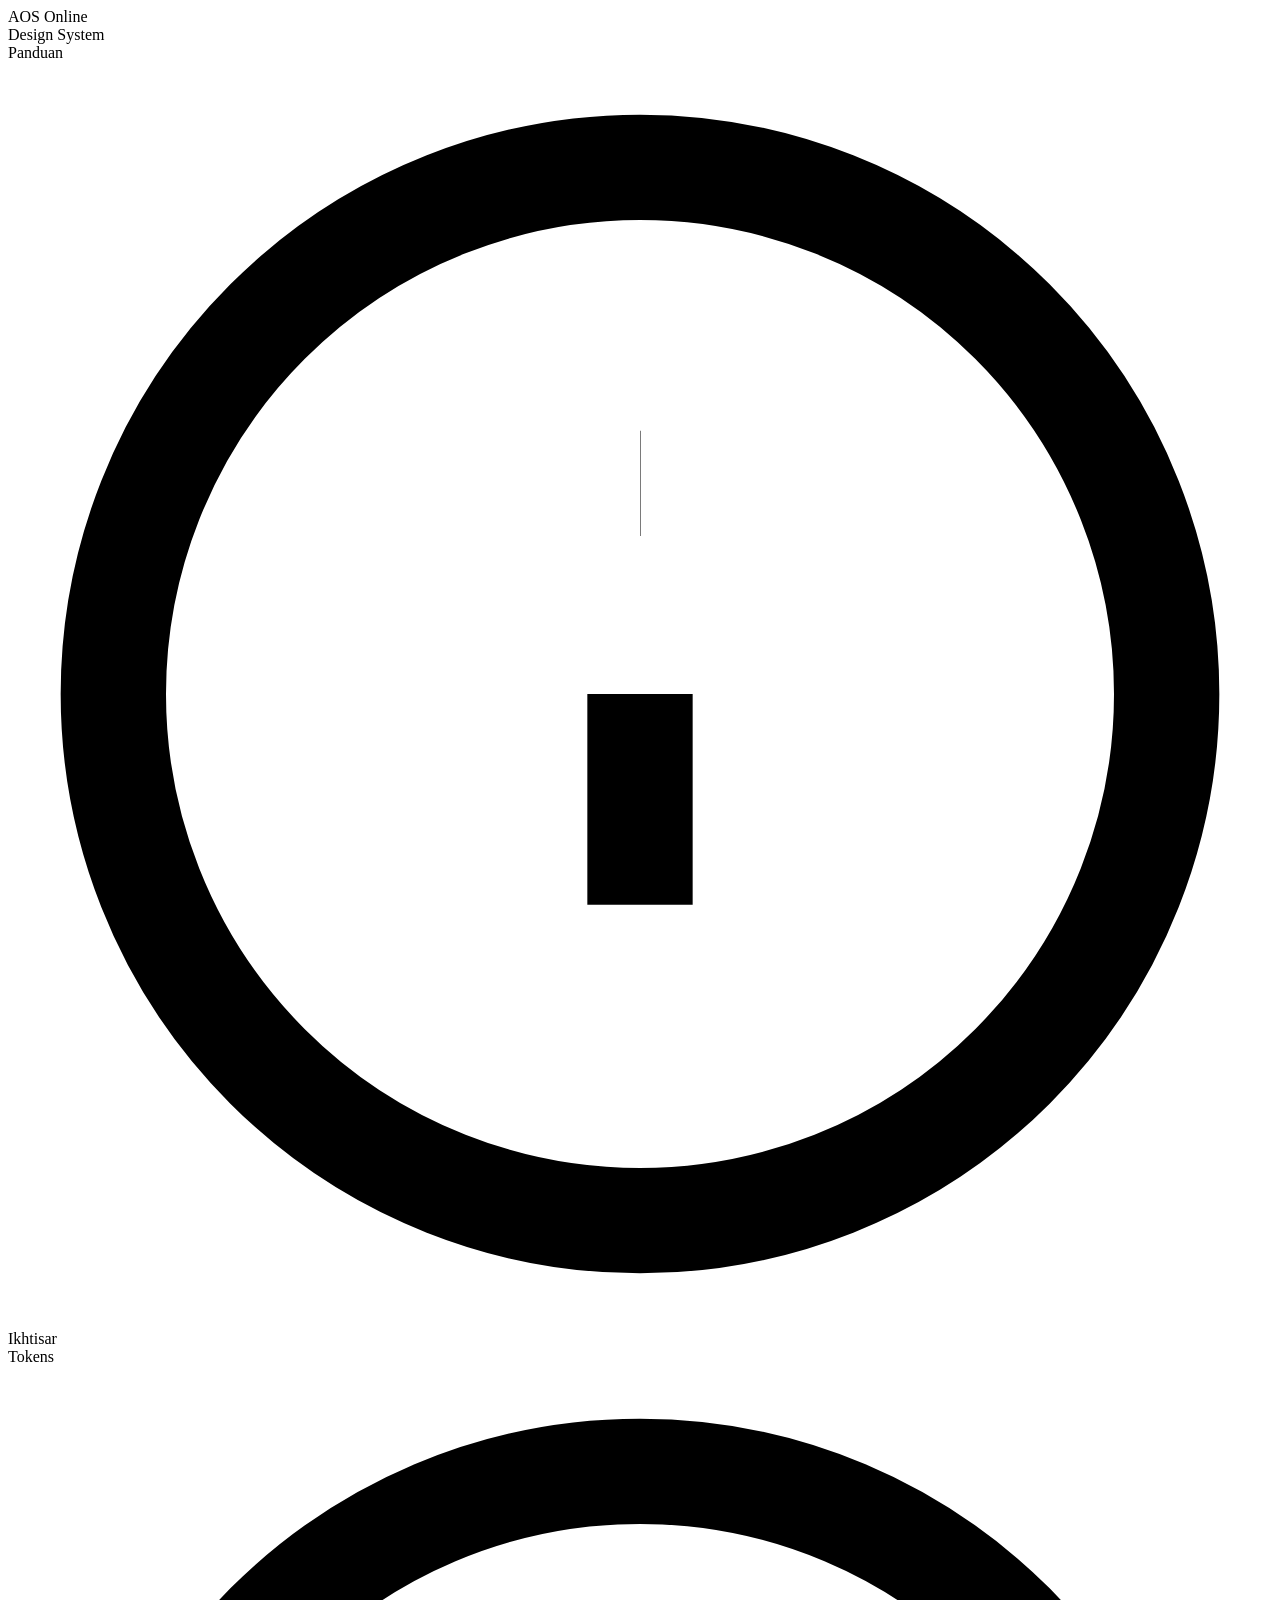
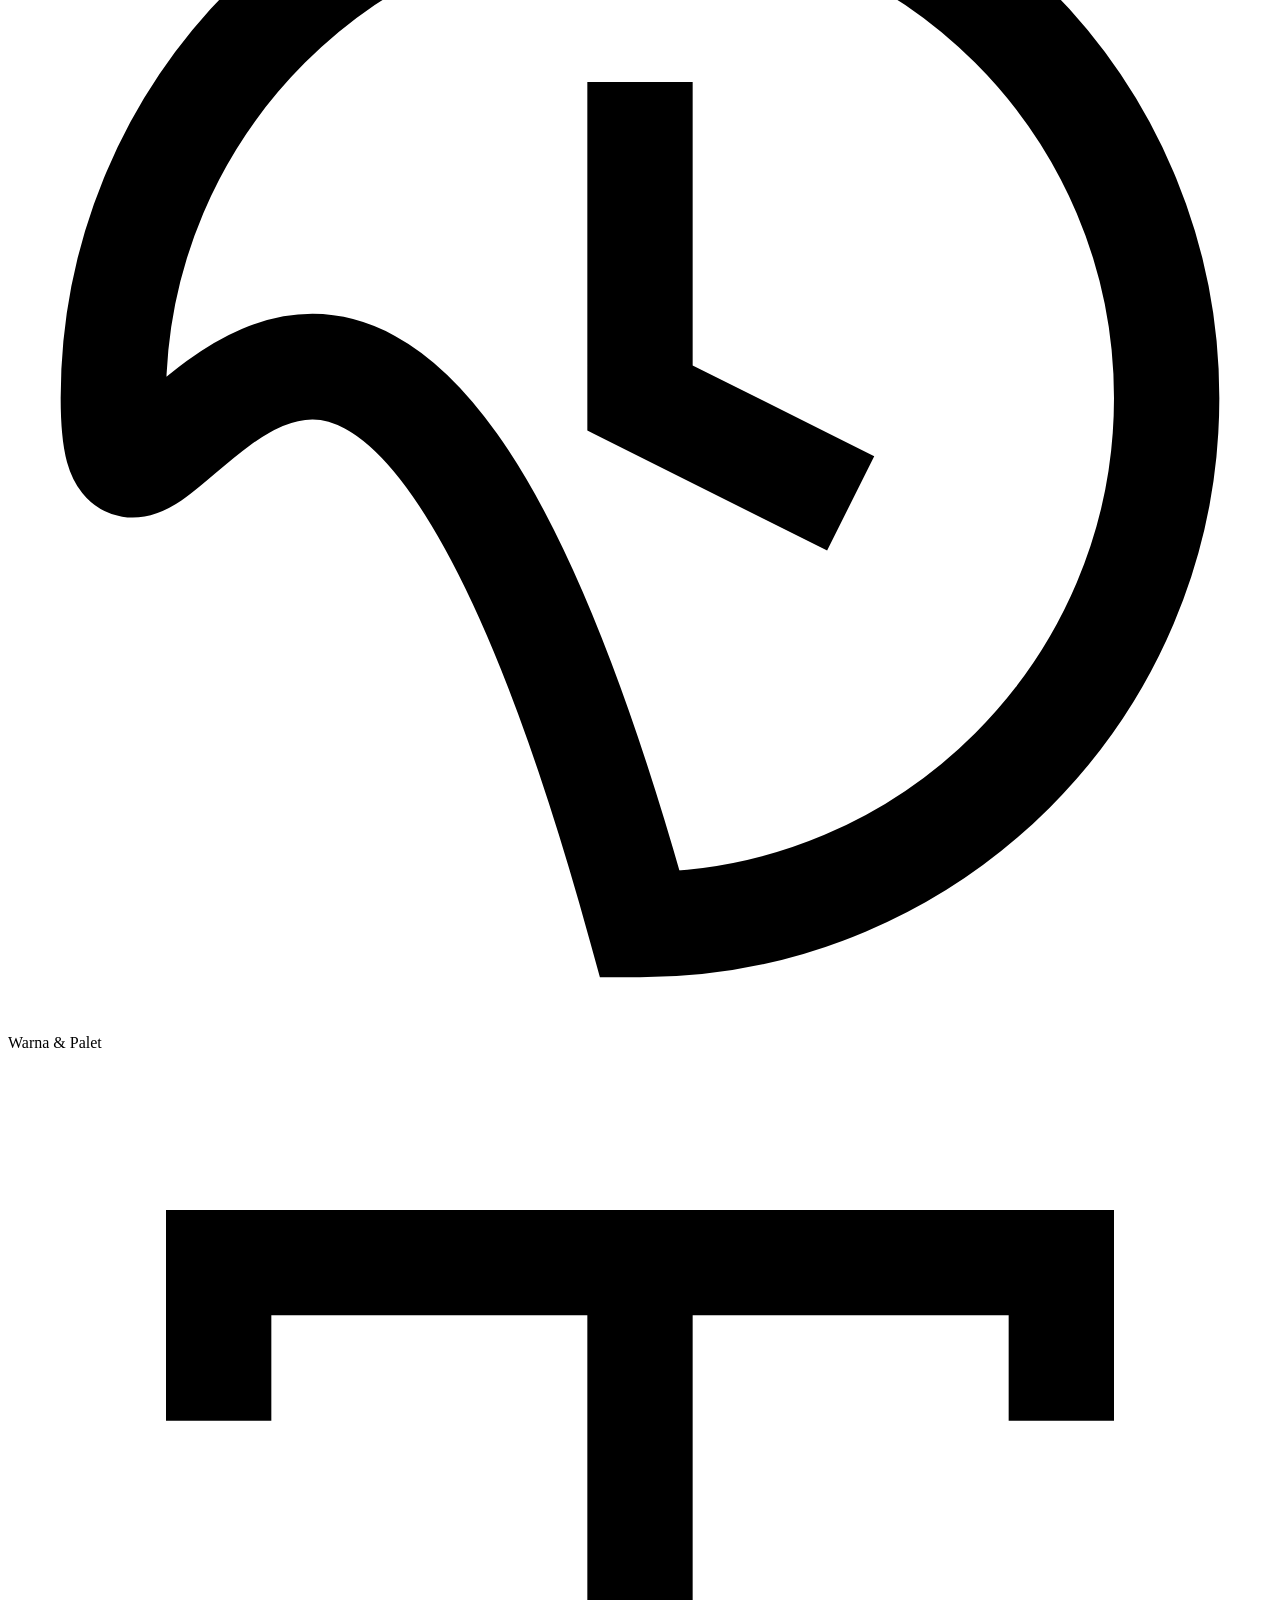
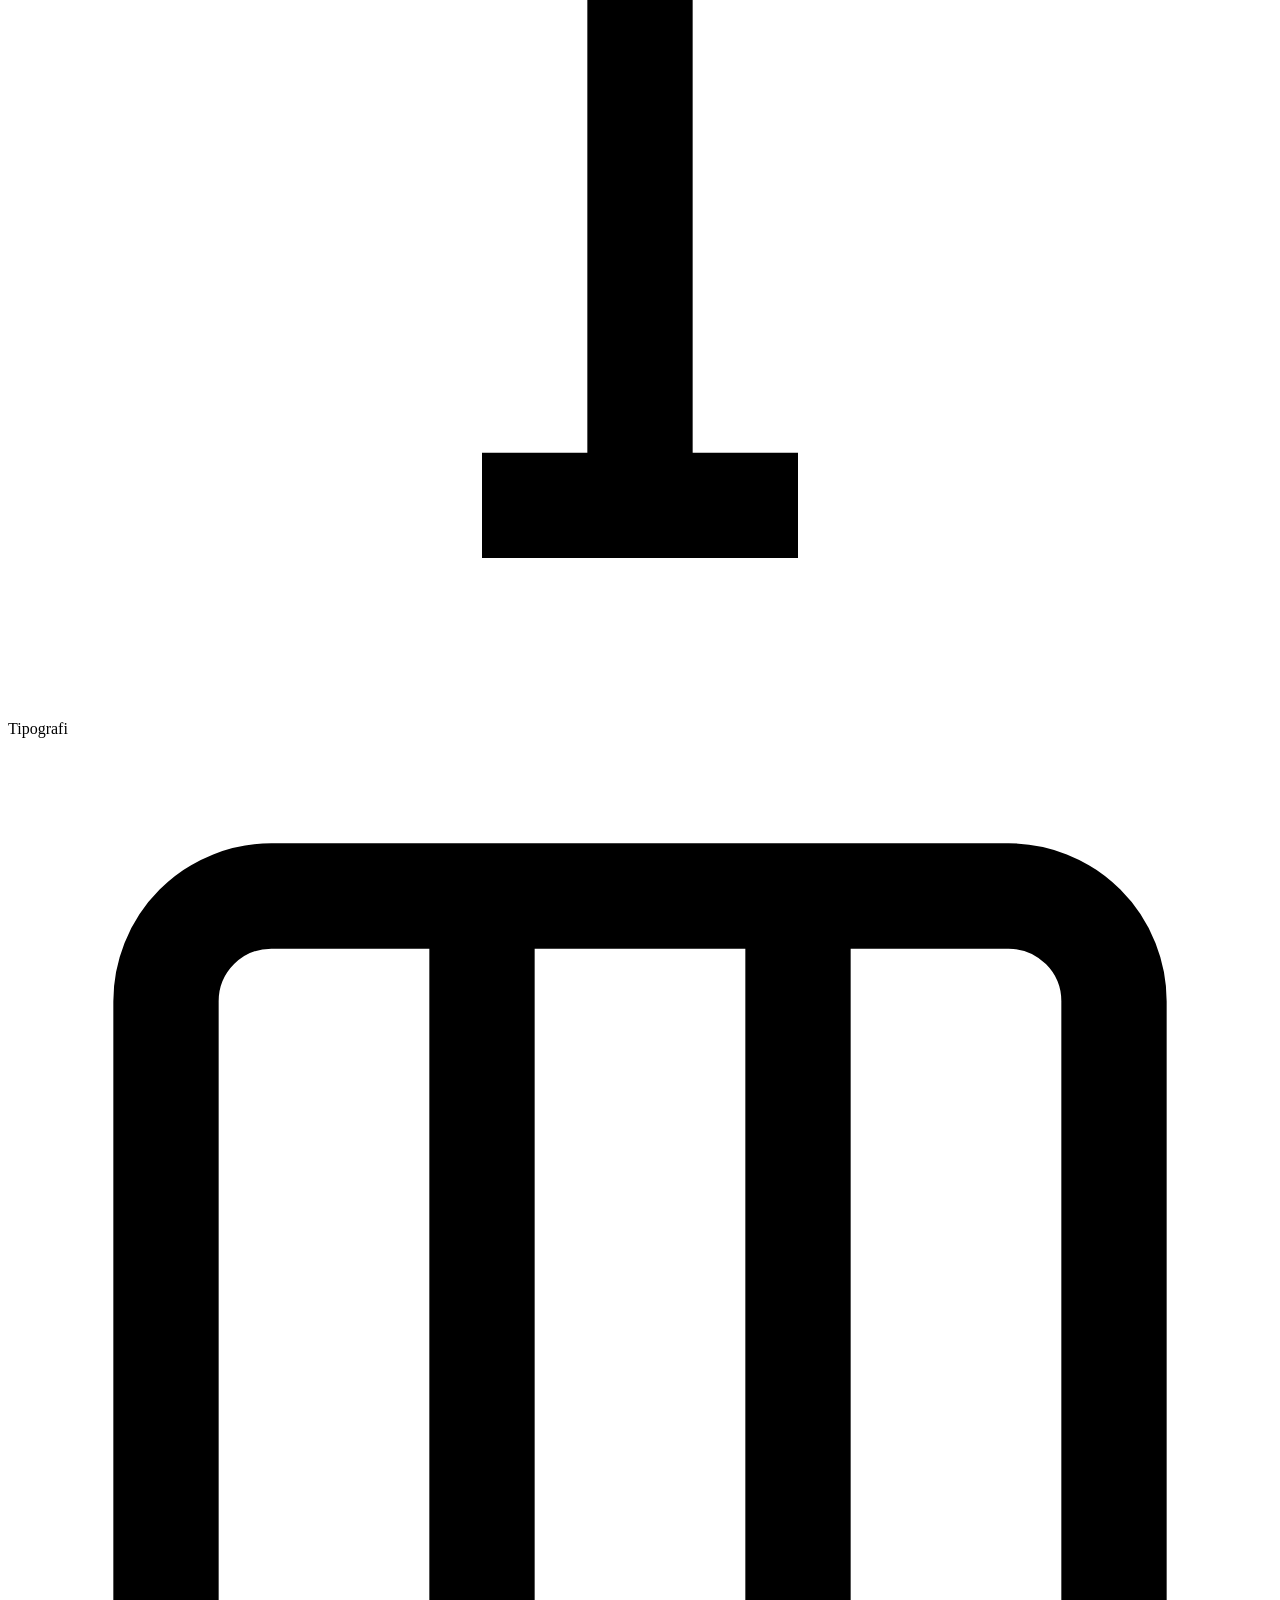
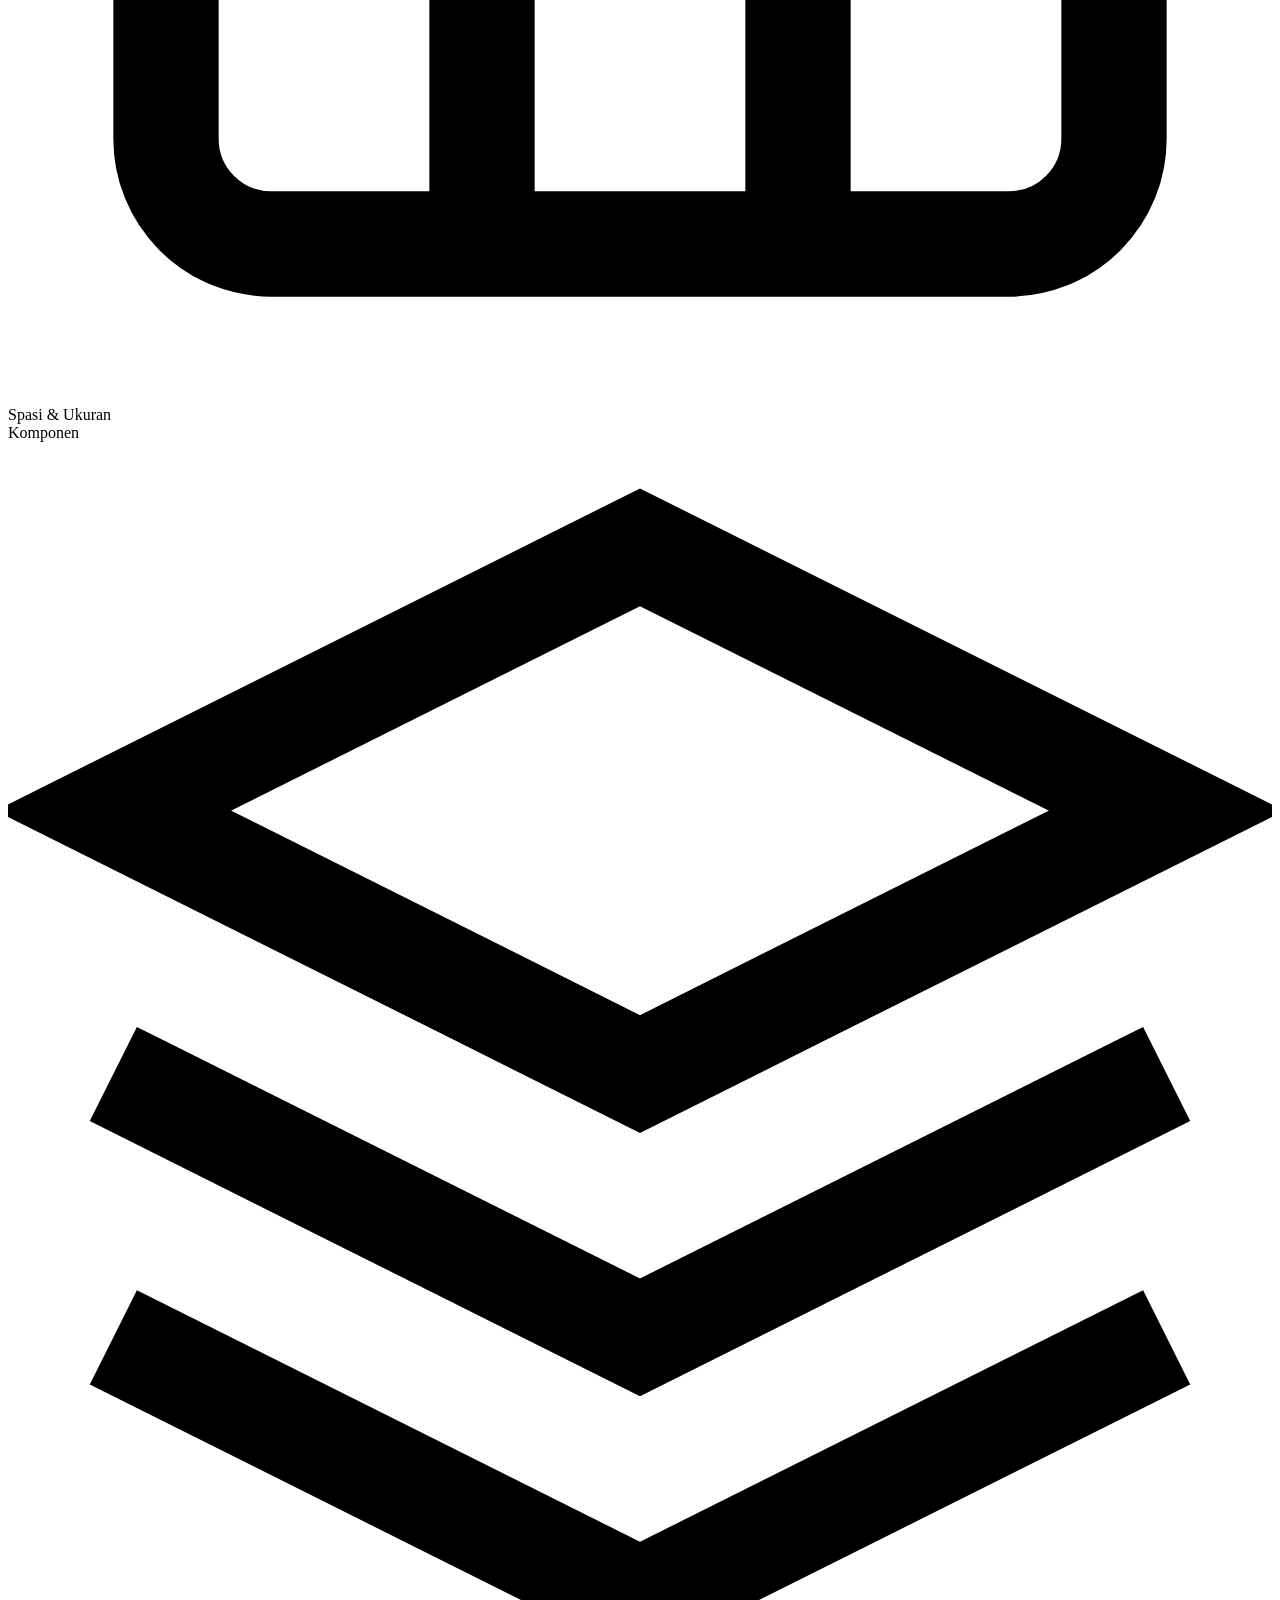
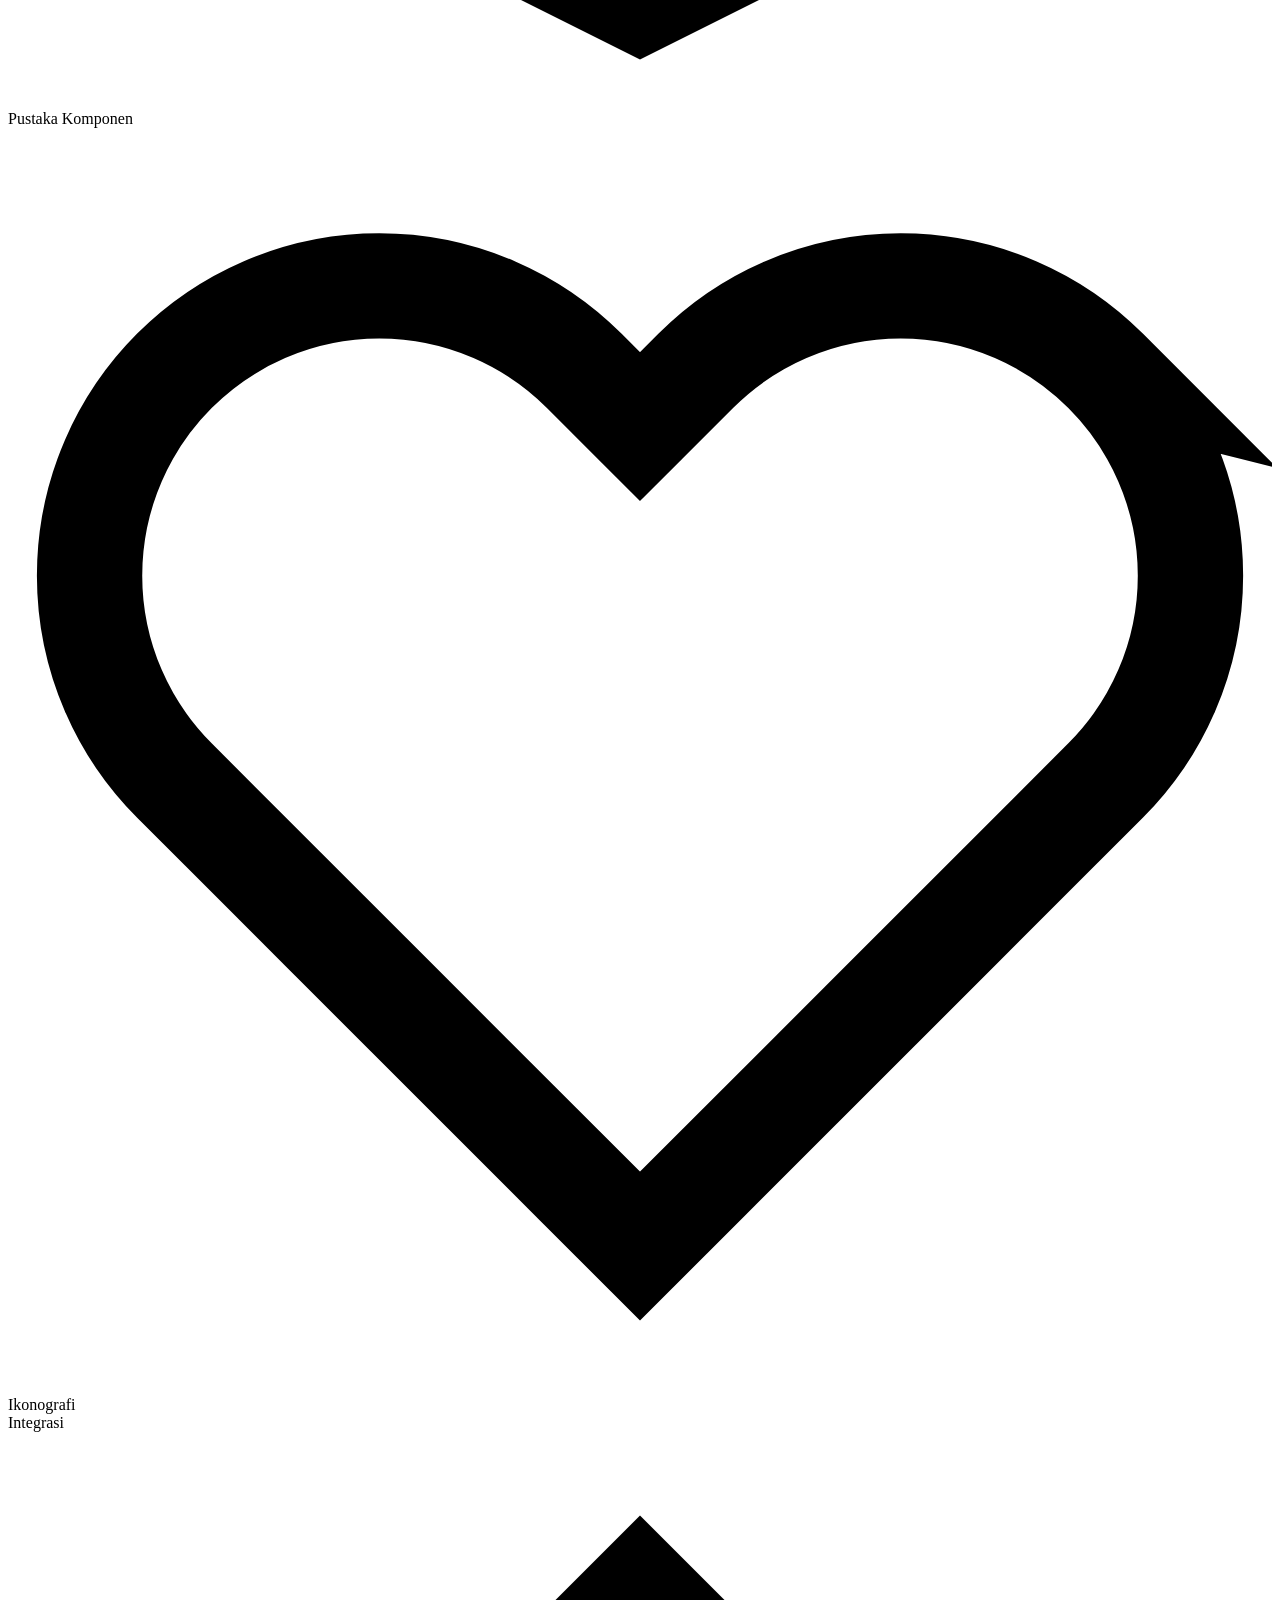
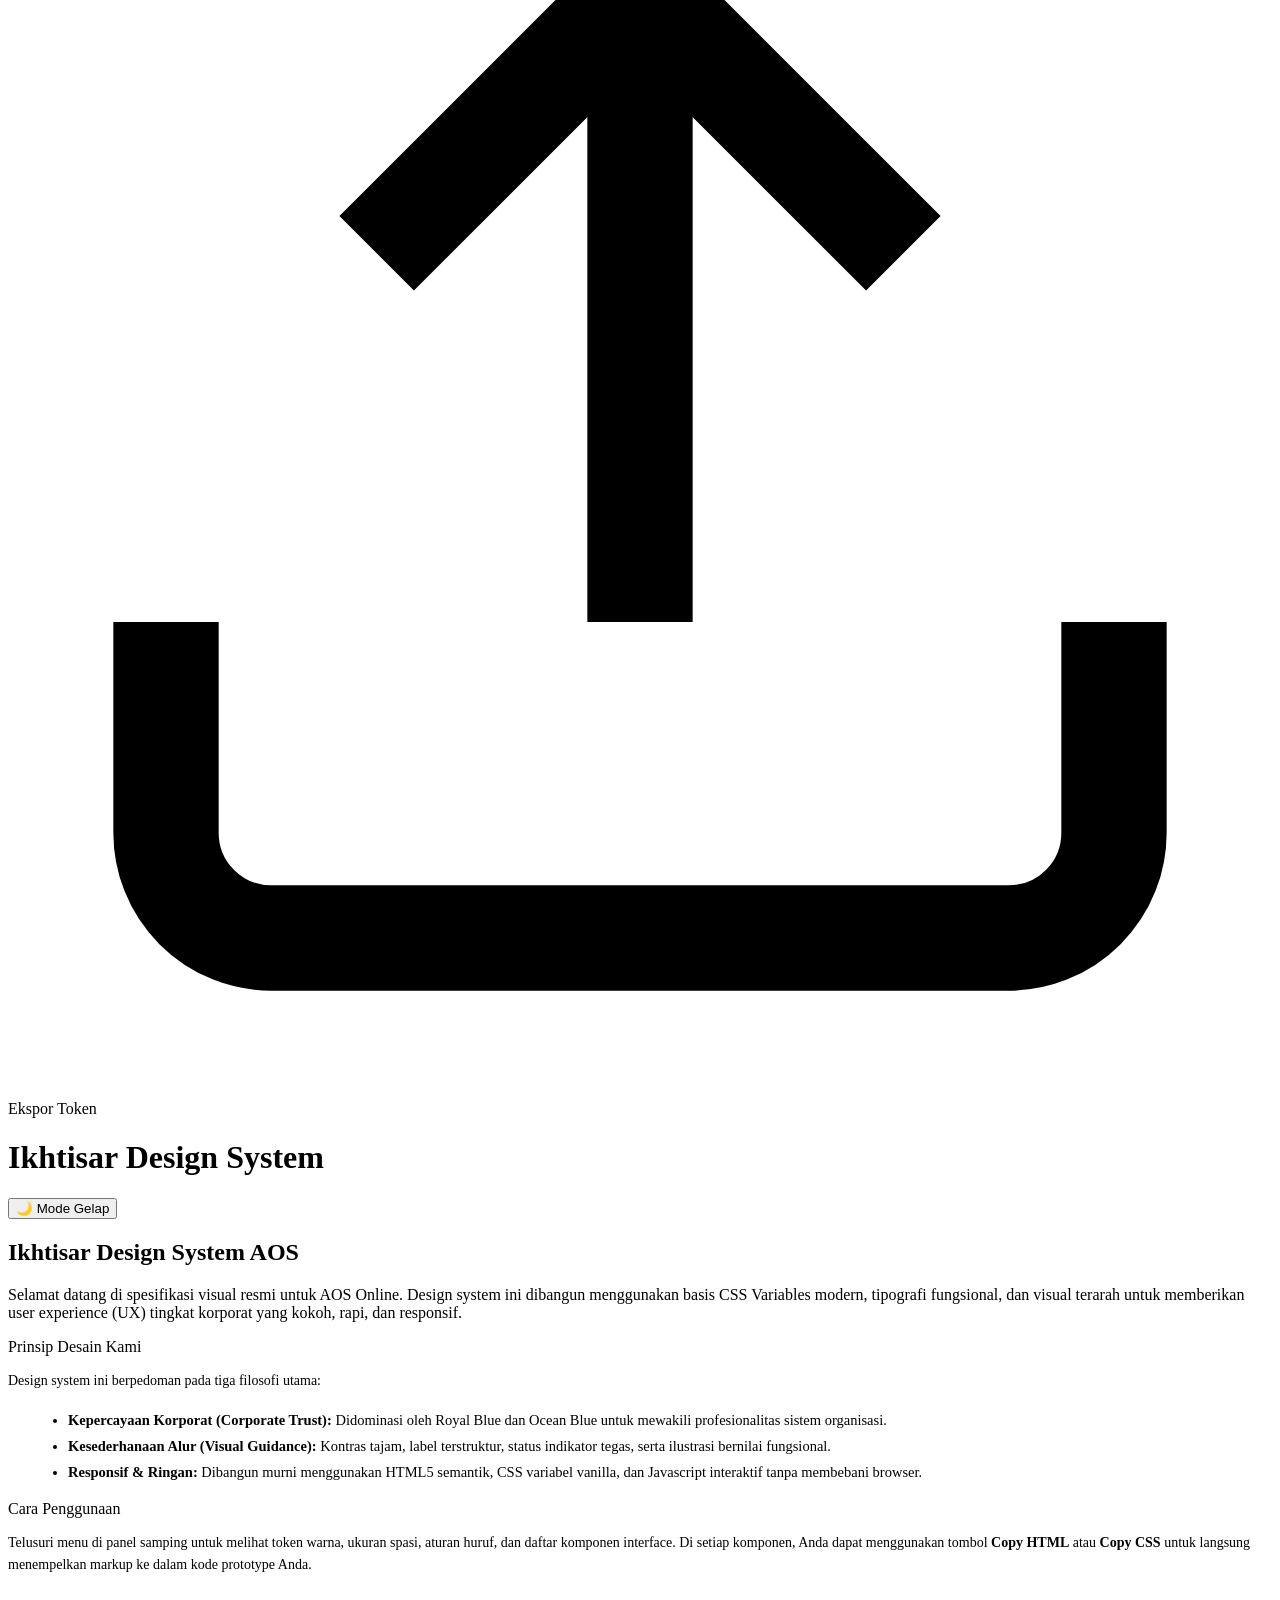
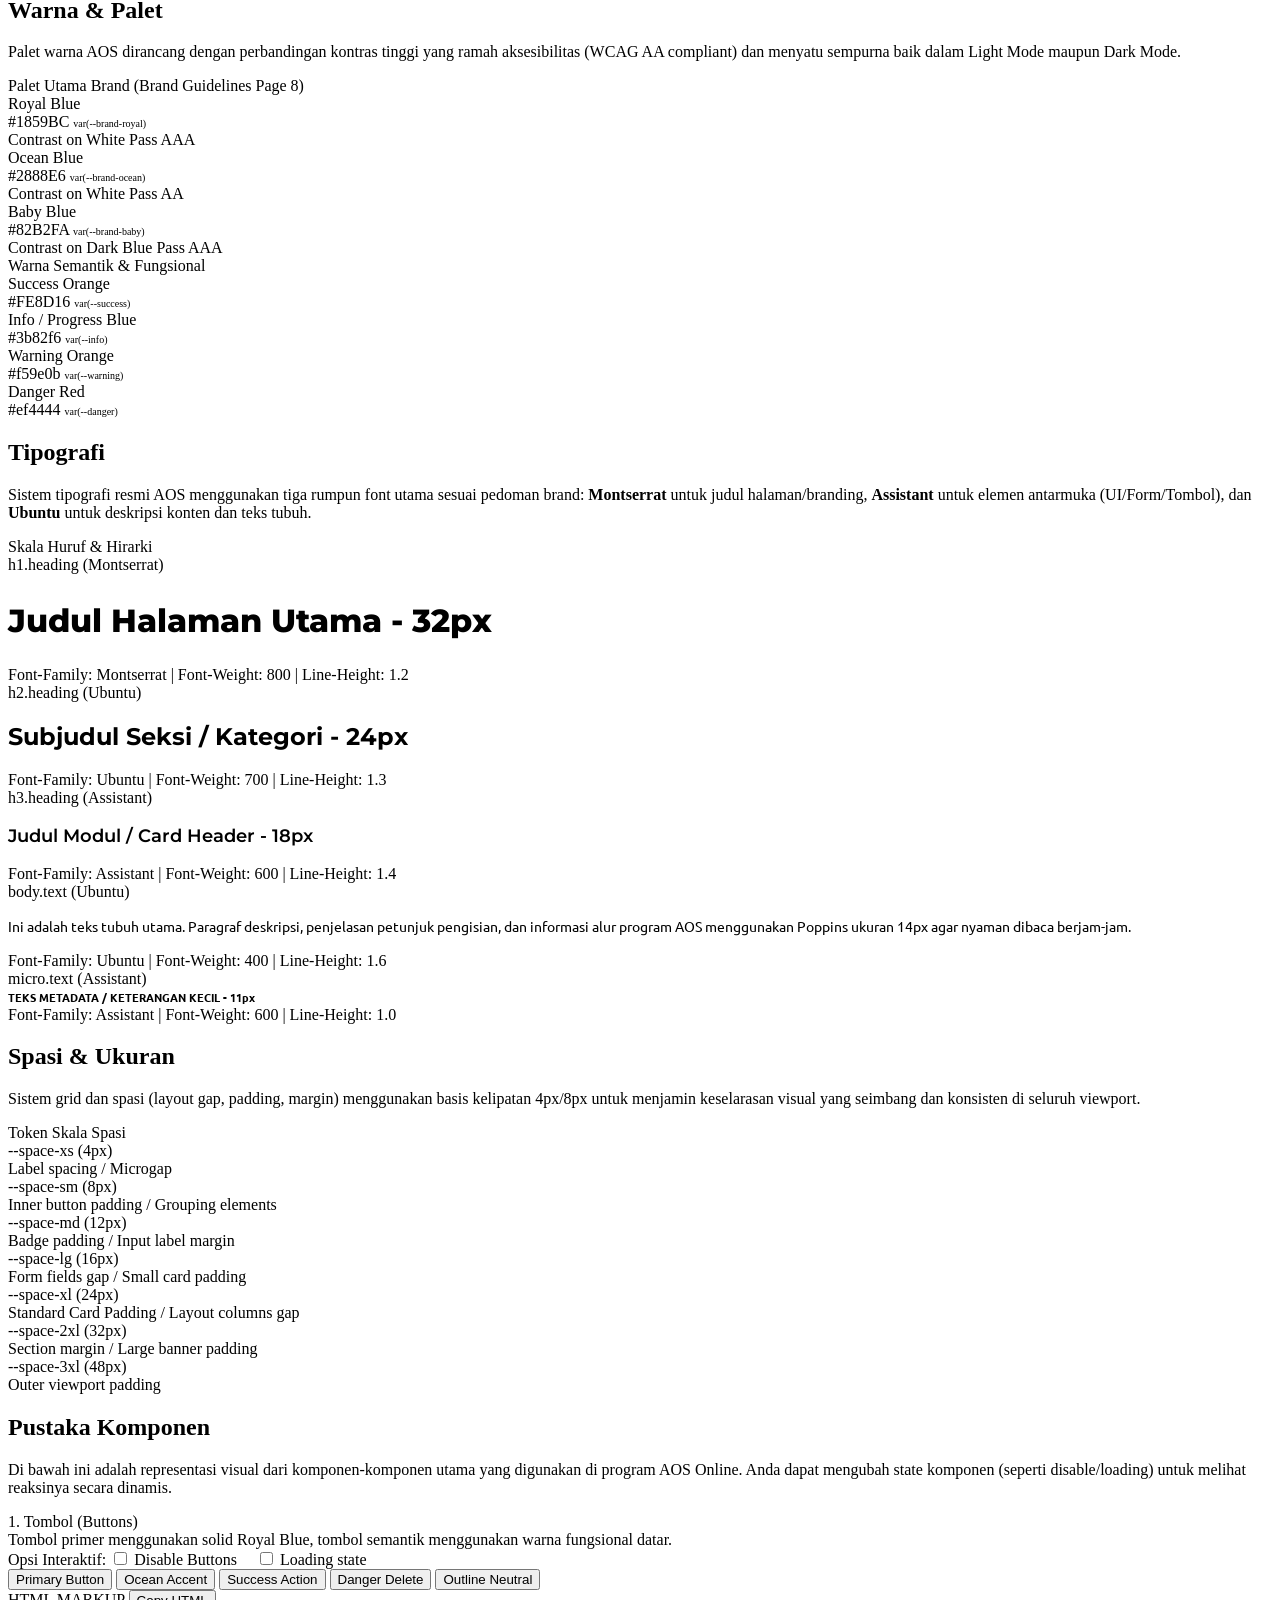
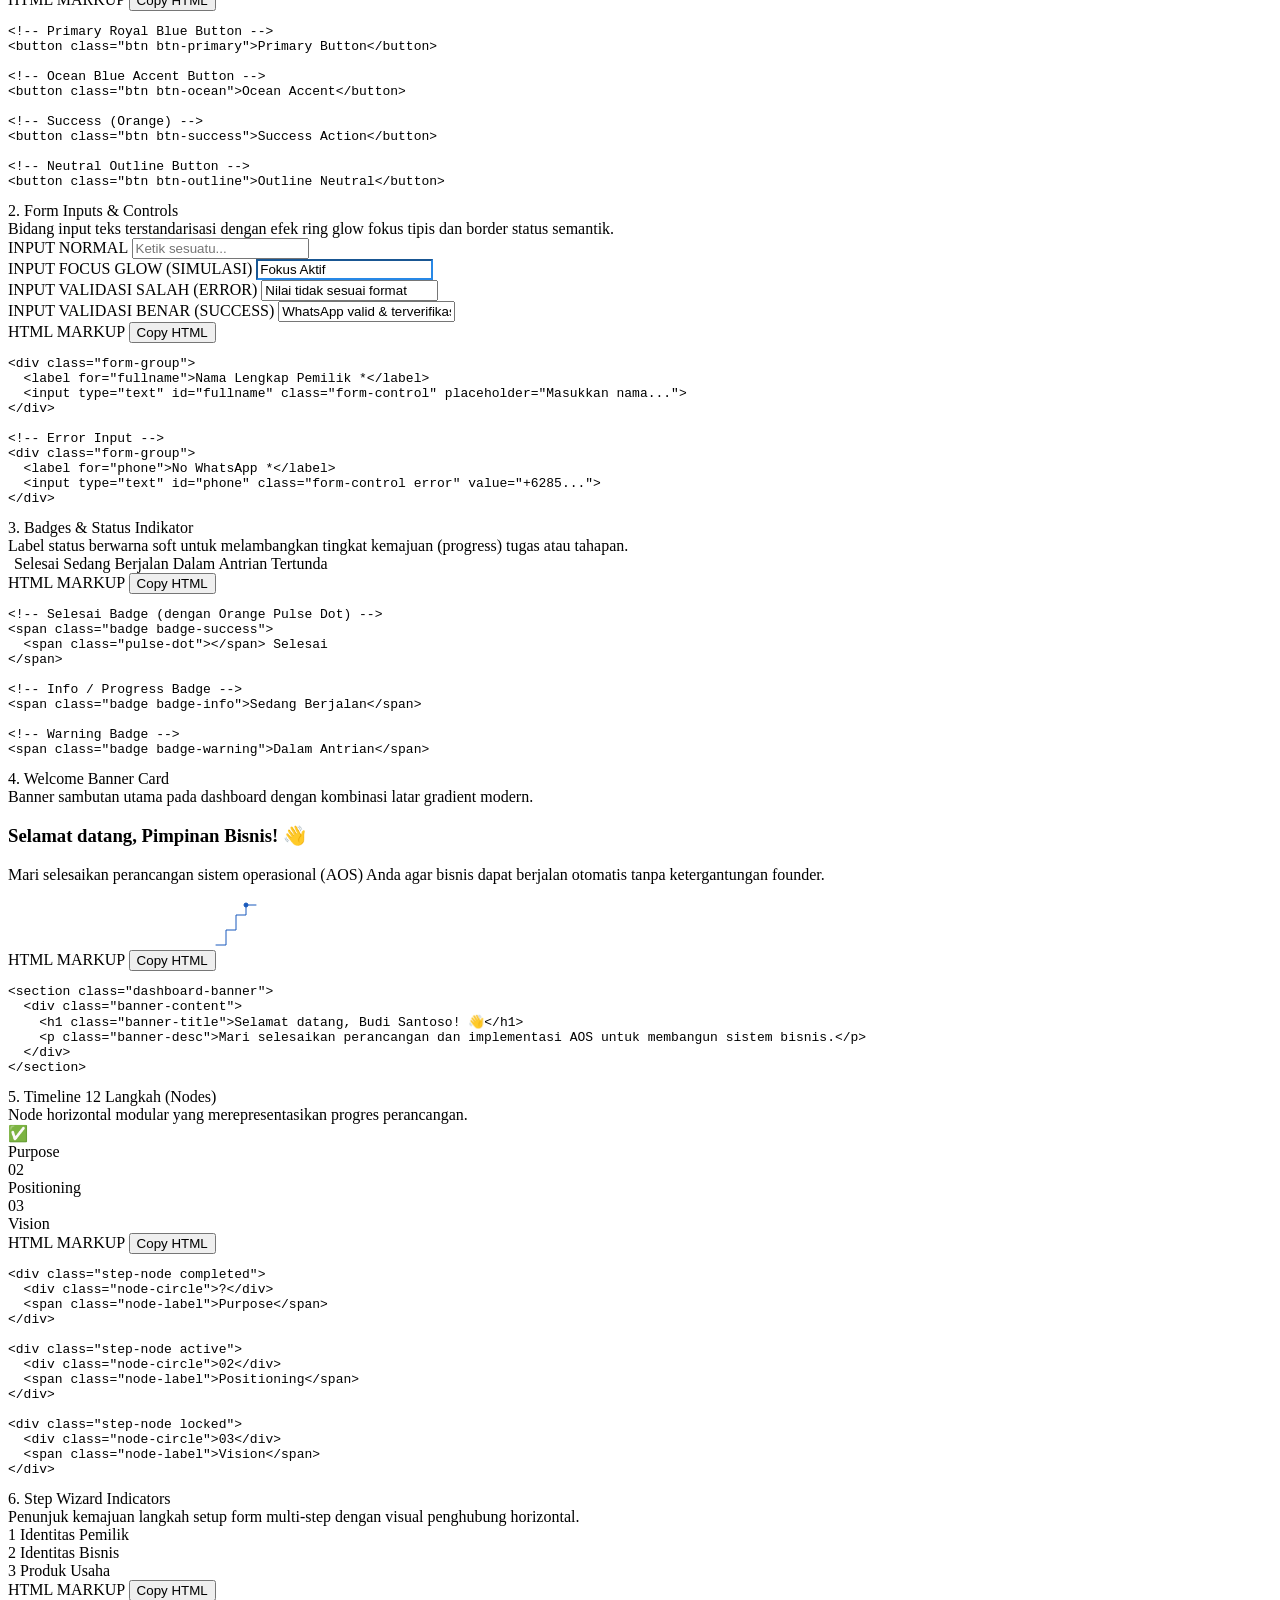
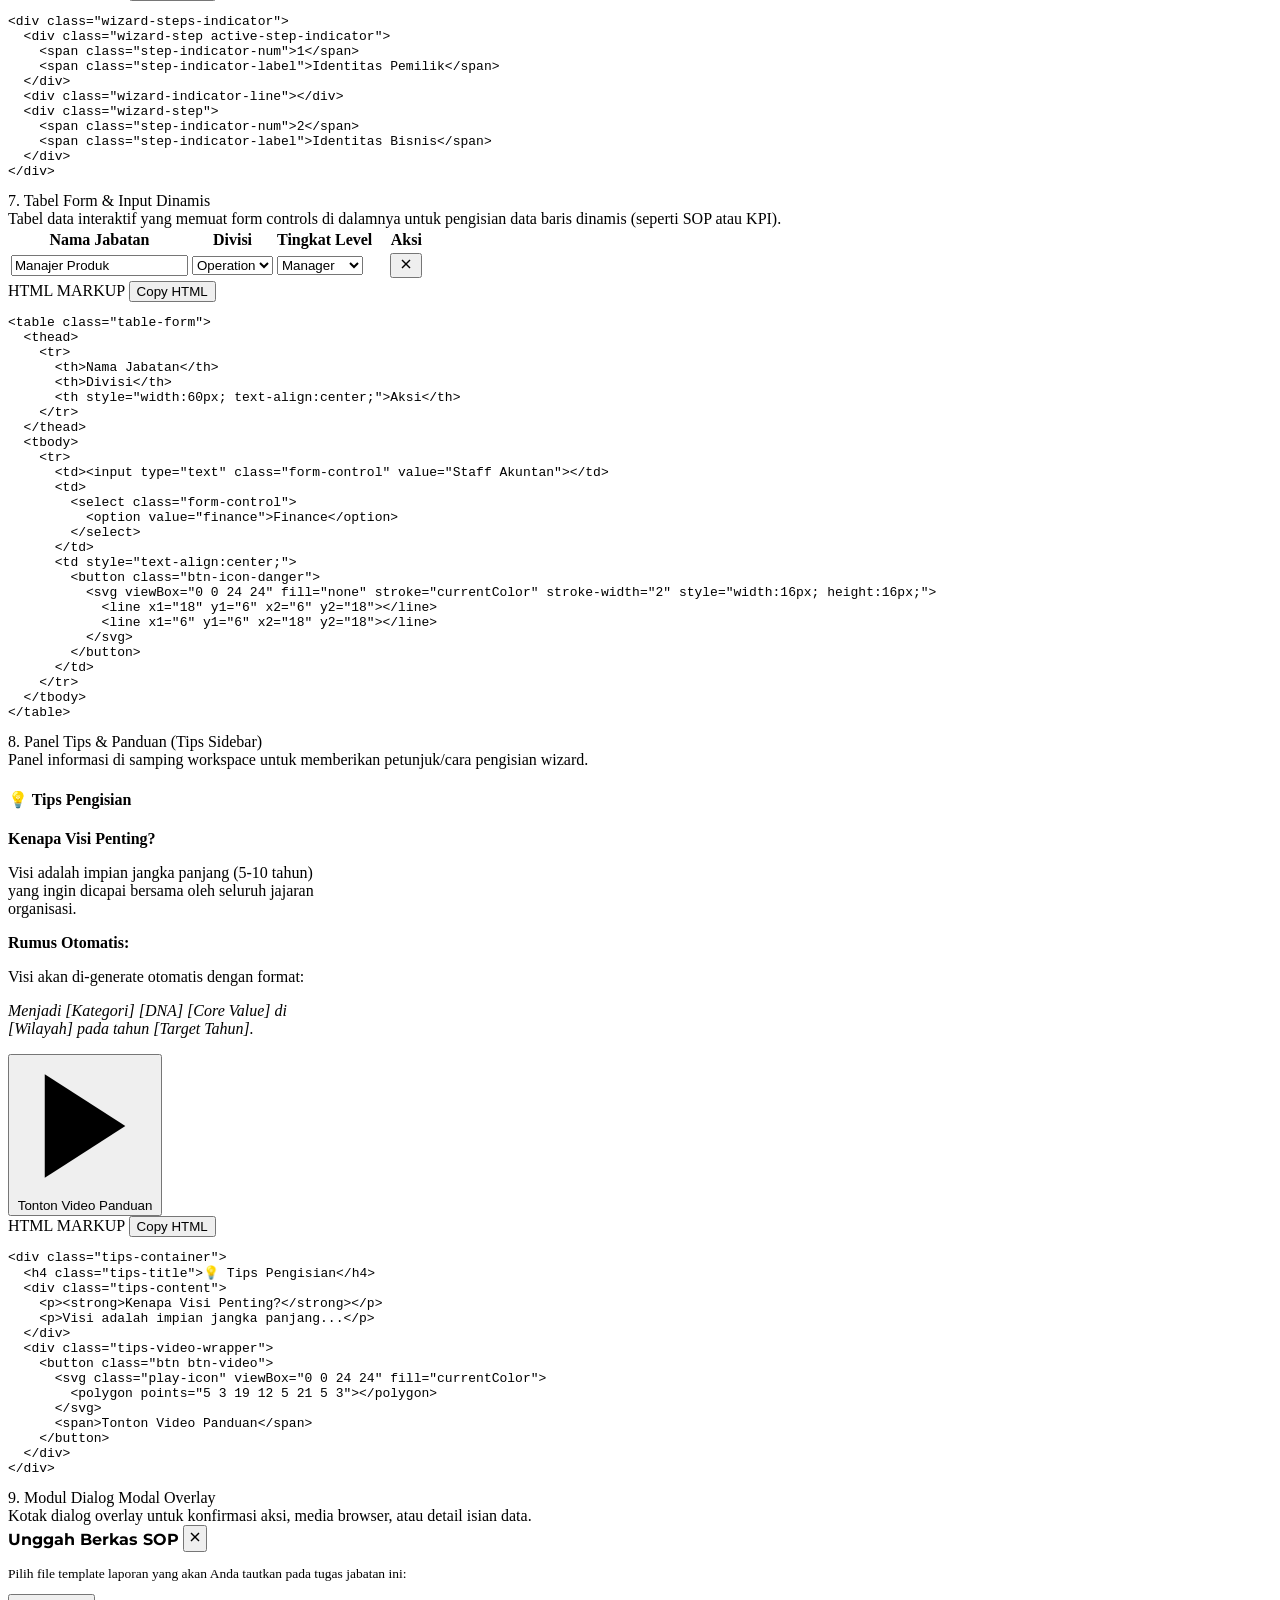
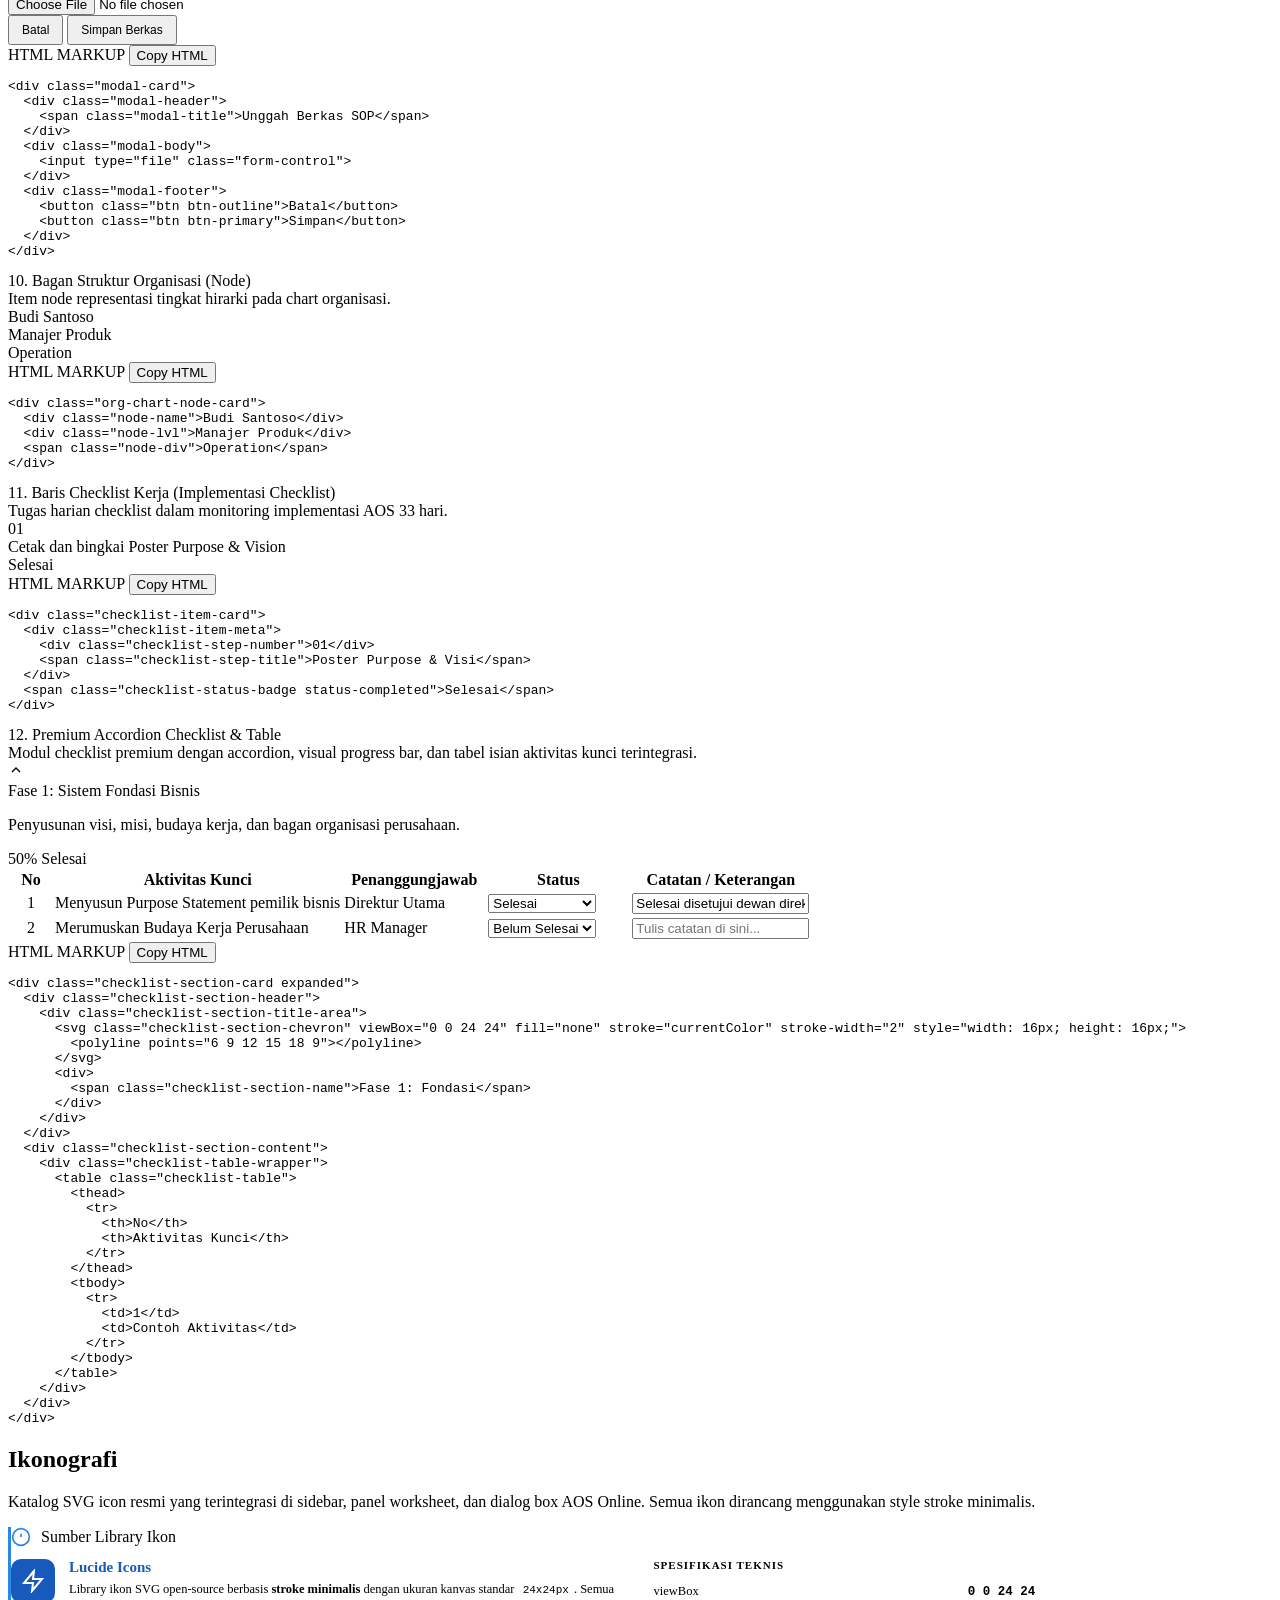
==== commit 0eac3c62: "fix feedback 18 Juni" ====
--- a/design-system.html
+++ b/design-system.html
@@ -1,4 +1,4 @@
-﻿<!DOCTYPE html>
+<!DOCTYPE html>
 <html lang="id">
 
 <head>
@@ -32,14 +32,48 @@
             --brand-royal: #1859BC;
             --brand-ocean: #2888E6;
             --brand-baby: #82B2FA;
+<!DOCTYPE html>
+<html lang="id">
+
+<head>
+    <meta charset="UTF-8">
+    <meta name="viewport" content="width=device-width, initial-scale=1.0">
+    <title>AOS Online Design System Showcase</title>
+
+    <!-- Google Fonts -->
+    <link rel="preconnect" href="https://fonts.googleapis.com">
+    <link rel="preconnect" href="https://fonts.gstatic.com" crossorigin>
+    <link
+        href="https://fonts.googleapis.com/css2?family=Assistant:wght@300;400;500;600;700;800&family=Montserrat:wght@300;400;500;600;700;800&family=Outfit:wght@300;400;500;600;700;800&family=Poppins:wght@300;400;500;600;700&family=Ubuntu:wght@300;400;500;700&display=swap"
+        rel="stylesheet">
+
+    <!-- Main Application Stylesheet -->
+
+
+    <!-- Design System Documentation Layout Styles -->
+    <style>
+        /* ==========================================================================
+           INJECTED APPLICATION STYLES (styles.css)
+           ========================================================================== */
+        /* ==========================================================================
+   AOS ONLINE CONCEPT REDESIGN - BRIGHT SYSTEM STYLESHEET
+   Accords with: AOS Online Brand Guidelines (Royal Blue, Ocean Blue, Baby Blue)
+   Aesthetic: Clean, Bright, Light-gray background, White cards, Blue accents
+   ========================================================================== */
+
+        :root {
+            /* Brand Color Palette (MANDATORY FROM GUIDELINES) */
+            --brand-royal: #1859BC;
+            --brand-ocean: #2888E6;
+            --brand-baby: #82B2FA;
 
             /* Secondary Colors (FROM GUIDELINES) */
             --brand-black: #332D2B;
             --brand-grey: #767575;
 
             /* Semantic Colors */
-            --success: #22c55e;
-            --success-bg: rgba(34, 197, 94, 0.1);
+            --success: #FE8D16;
+            --success-bg: rgba(254, 141, 22, 0.1);
             --blue-progress: #3b82f6;
             --blue-progress-bg: rgba(59, 130, 246, 0.1);
             --muted: #cbd5e1;
@@ -791,33 +825,26 @@
    ========================================================================== */
 
         .horizontal-timeline-container {
-            padding: 24px 0 35px 0;
-            overflow-x: auto;
+            padding: 24px 0 20px 0;
             width: 100%;
         }
 
         .timeline-nodes-wrapper {
             position: relative;
-            width: max-content;
-            min-width: 100%;
-            padding: 0 20px;
+            width: 100%;
+            padding: 0 10px;
         }
 
         /* Line running through all node circles */
         .timeline-connect-line {
-            position: absolute;
-            top: 25px;
-            left: 20px;
-            right: 20px;
-            height: 4px;
-            background-color: #e2e8f0;
-            z-index: 10;
+            display: none;
         }
 
         .timeline-nodes-list {
             display: flex;
-            justify-content: space-between;
-            gap: 45px;
+            flex-wrap: wrap;
+            justify-content: center;
+            gap: 24px 20px;
             position: relative;
             z-index: 20;
         }
@@ -880,7 +907,7 @@
             font-weight: 600 !important;
         }
 
-        /* Active Completed Steps styles (Green border and green text/number) */
+        /* Active Completed Steps styles (Orange border and orange text/number) */
         .step-node.completed .node-circle {
             border-color: var(--success);
             color: var(--success);
@@ -942,7 +969,7 @@
             transition: width 0.3s ease;
         }
 
-        .progress-bar-segment.segment-green {
+        .progress-bar-segment.segment-orange {
             background-color: var(--success);
         }
 
@@ -1598,7 +1625,7 @@
             display: flex;
             align-items: center;
             gap: 4px;
-            color: #4ade80;
+            color: #FE8D16;
             font-weight: 600;
         }
 
@@ -1606,11 +1633,11 @@
             width: 5px;
             height: 5px;
             border-radius: 50%;
-            background-color: #4ade80;
-        }
-
-        .status-indicator-light.pulse-green {
-            box-shadow: 0 0 6px #4ade80;
+            background-color: #FE8D16;
+        }
+
+        .status-indicator-light.pulse-orange {
+            box-shadow: 0 0 6px #FE8D16;
             animation: successPulse 1.2s infinite alternate;
         }
 
@@ -1970,11 +1997,11 @@
 
         @keyframes successPulse {
             from {
-                box-shadow: 0 0 2px #4ade80;
+                box-shadow: 0 0 2px #FE8D16;
             }
 
             to {
-                box-shadow: 0 0 10px #4ade80;
+                box-shadow: 0 0 10px #FE8D16;
             }
         }
 
@@ -2905,7 +2932,7 @@
         }
 
         .checklist-table tr.row-completed {
-            background-color: rgba(34, 197, 94, 0.04);
+            background-color: rgba(254, 141, 22, 0.04);
         }
 
         .checklist-status-select {
@@ -3428,8 +3455,8 @@
         }
 
         .contrast-pass {
-            background-color: rgba(34, 197, 94, 0.15);
-            color: #16a34a;
+            background-color: rgba(254, 141, 22, 0.15);
+            color: #FE8D16;
         }
 
         /* Typography display block */
@@ -3645,7 +3672,7 @@
         }
 
         .toast-icon {
-            color: #22c55e;
+            color: #FE8D16;
             width: 16px;
             height: 16px;
         }
@@ -4004,11 +4031,11 @@
                     <div class="doc-card-title">Warna Semantik & Fungsional</div>
                     <div class="color-grid">
                         <div class="doc-color-swatch" onclick="copyText('var(--success)')">
-                            <div class="color-block" style="background-color: #22c55e;"></div>
+                            <div class="color-block" style="background-color: #FE8D16;"></div>
                             <div class="color-meta">
-                                <div class="color-name">Success Green</div>
+                                <div class="color-name">Success Orange</div>
                                 <div class="color-hex">
-                                    <span>#22c55e</span>
+                                    <span>#FE8D16</span>
                                     <span style="font-size:10px;">var(--success)</span>
                                 </div>
                             </div>
@@ -4244,7 +4271,7 @@
 &lt;!-- Ocean Blue Accent Button --&gt;
 &lt;button class="btn btn-ocean"&gt;Ocean Accent&lt;/button&gt;
 
-&lt;!-- Success (Green) --&gt;
+&lt;!-- Success (Orange) --&gt;
 &lt;button class="btn btn-success"&gt;Success Action&lt;/button&gt;
 
 &lt;!-- Neutral Outline Button --&gt;
@@ -4325,7 +4352,7 @@
                             <span class="code-title">HTML MARKUP</span>
                             <button class="btn-copy" onclick="copyCode('code-badge')">Copy HTML</button>
                         </div>
-                        <pre class="code-content"><code id="code-badge">&lt;!-- Selesai Badge (dengan Green Pulse Dot) --&gt;
+                        <pre class="code-content"><code id="code-badge">&lt;!-- Selesai Badge (dengan Orange Pulse Dot) --&gt;
 &lt;span class="badge badge-success"&gt;
   &lt;span class="pulse-dot"&gt;&lt;/span&gt; Selesai
 &lt;/span&gt;
@@ -4921,7 +4948,7 @@
 &lt;script&gt;lucide.createIcons();&lt;/script&gt;</code></pre>
                             </div>
                             <div style="flex:1; min-width:200px; background:var(--muted-bg); border-radius:8px; padding:12px;">
-                                <div style="font-size:12px; font-weight:700; color:#22c55e; margin-bottom:6px;">③ Browse Semua Ikon</div>
+                                <div style="font-size:12px; font-weight:700; color:#FE8D16; margin-bottom:6px;">③ Browse Semua Ikon</div>
                                 <div style="font-size:11.5px; color:var(--text-muted); margin-bottom:8px;">Temukan 1500+ ikon di website resminya dan copy SVG path yang dibutuhkan:</div>
                                 <a href="https://lucide.dev/icons/" target="_blank" rel="noopener" style="display:inline-flex; align-items:center; gap:6px; background:var(--brand-royal); color:#fff; padding:7px 12px; border-radius:6px; font-size:11.5px; font-weight:600; text-decoration:none;">
                                     <svg style="width:13px;height:13px;" viewBox="0 0 24 24" fill="none" stroke="currentColor" stroke-width="2">
@@ -4937,89 +4964,6 @@
                 </div>
 
                 <div class="doc-card">
-                    <div class="doc-card-title">Katalog Ikon</div>
-                    <div class="icons-grid">
-                        <div class="icon-box" onclick="copyText('dashboard-icon')">
-                            <svg viewBox="0 0 24 24" fill="none" stroke="currentColor" stroke-width="2">
-                                <rect x="3" y="3" width="7" height="7"></rect>
-                                <rect x="14" y="3" width="7" height="7"></rect>
-                                <rect x="14" y="14" width="7" height="7"></rect>
-                                <rect x="3" y="14" width="7" height="7"></rect>
-                            </svg>
-                            <span>Dashboard</span>
-                        </div>
-
-                        <div class="icon-box" onclick="copyText('document-icon')">
-                            <svg viewBox="0 0 24 24" fill="none" stroke="currentColor" stroke-width="2">
-                                <path d="M14 2H6a2 2 0 0 0-2 2v16a2 2 0 0 0 2 2h12a2 2 0 0 0 2-2V8z"></path>
-                                <polyline points="14 2 14 8 20 8"></polyline>
-                            </svg>
-                            <span>Doc</span>
-                        </div>
-
-                        <div class="icon-box" onclick="copyText('user-icon')">
-                            <svg viewBox="0 0 24 24" fill="none" stroke="currentColor" stroke-width="2">
-                                <path d="M20 21v-2a4 4 0 0 0-4-4H8a4 4 0 0 0-4 4v2"></path>
-                                <circle cx="12" cy="7" r="4"></circle>
-                            </svg>
-                            <span>User</span>
-                        </div>
-
-                        <div class="icon-box" onclick="copyText('chat-icon')">
-                            <svg viewBox="0 0 24 24" fill="none" stroke="currentColor" stroke-width="2">
-                                <path d="M21 15a2 2 0 0 1-2 2H7l-4 4V5a2 2 0 0 1 2-2h14a2 2 0 0 1 2 2z"></path>
-                            </svg>
-                            <span>Chat</span>
-                        </div>
-
-                        <div class="icon-box" onclick="copyText('download-icon')">
-                            <svg viewBox="0 0 24 24" fill="none" stroke="currentColor" stroke-width="2">
-                                <path d="M21 15v4a2 2 0 0 1-2 2H5a2 2 0 0 1-2-2v-4"></path>
-                                <polyline points="7 10 12 15 17 10"></polyline>
-                                <line x1="12" y1="15" x2="12" y2="3"></line>
-                            </svg>
-                            <span>Download</span>
-                        </div>
-
-                        <div class="icon-box" onclick="copyText('checklist-icon')">
-                            <svg viewBox="0 0 24 24" fill="none" stroke="currentColor" stroke-width="2">
-                                <path d="M9 11l3 3L22 4"></path>
-                                <path d="M21 12v7a2 2 0 0 1-2 2H5a2 2 0 0 1-2-2V5a2 2 0 0 1 2-2h11"></path>
-                            </svg>
-                            <span>Checklist</span>
-                        </div>
-                    </div>
-                </div>
-            </section>
-
-            <!-- SECTION 7: EXPORT TOKENS -->
-            <section class="doc-section-panel" id="panel-export">
-                <div class="doc-section-intro">
-                    <h2>Ekspor Token</h2>
-                    <p>Unduh atau salin representasi format data token design system ini ke platform pengembangan
-                        eksternal seperti Figma API, Tailwind config, atau preprocessor SASS.</p>
-                </div>
-
-                <div class="doc-card">
-                    <div class="doc-card-title">
-                        <span>Figma / JSON Tokens</span>
-                        <button class="btn btn-outline" style="font-size:11px; padding:6px 12px;"
-                            onclick="copyCode('json-export-block')">Salin JSON</button>
-                    </div>
-                    <pre class="export-pre"><code id="json-export-block">{
-  "global": {
-    "colors": {
-      "royalBlue": { "value": "#1859BC", "type": "color" },
-      "oceanBlue": { "value": "#2888E6", "type": "color" },
-      "babyBlue": { "value": "#82B2FA", "type": "color" },
-      "neutralDark": { "value": "#332D2B", "type": "color" },
-      "successGreen": { "value": "#22c55e", "type": "color" }
-    },
-    "fontFamilies": {
-      "headings": { "value": "Outfit, sans-serif", "type": "fontFamily" },
-      "body": { "value": "Poppins, sans-serif", "type": "fontFamily" }
-    },
-    "spacingScale": {
       "xs": { "value": "4px", "type": "spacing" },
       "sm": { "value": "8px", "type": "spacing" },
       "md": { "value": "12px", "type": "spacing" },
